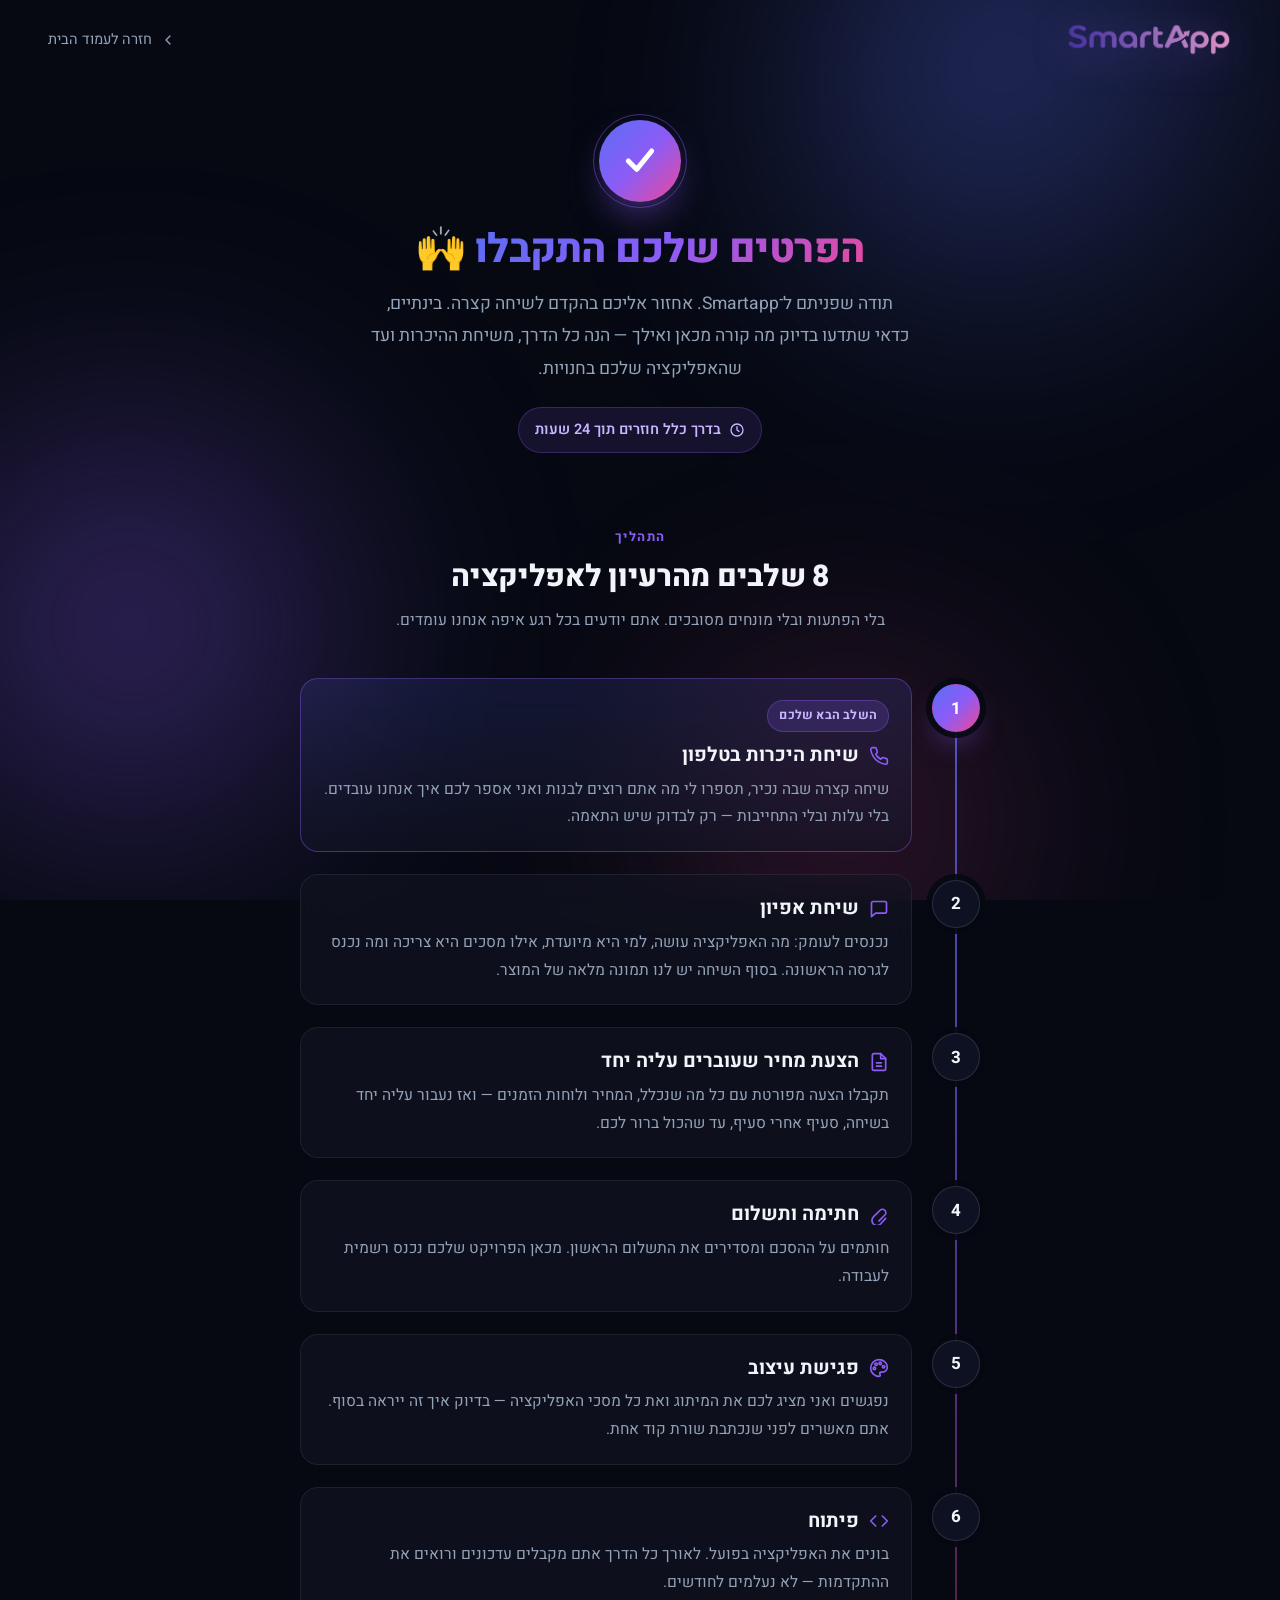
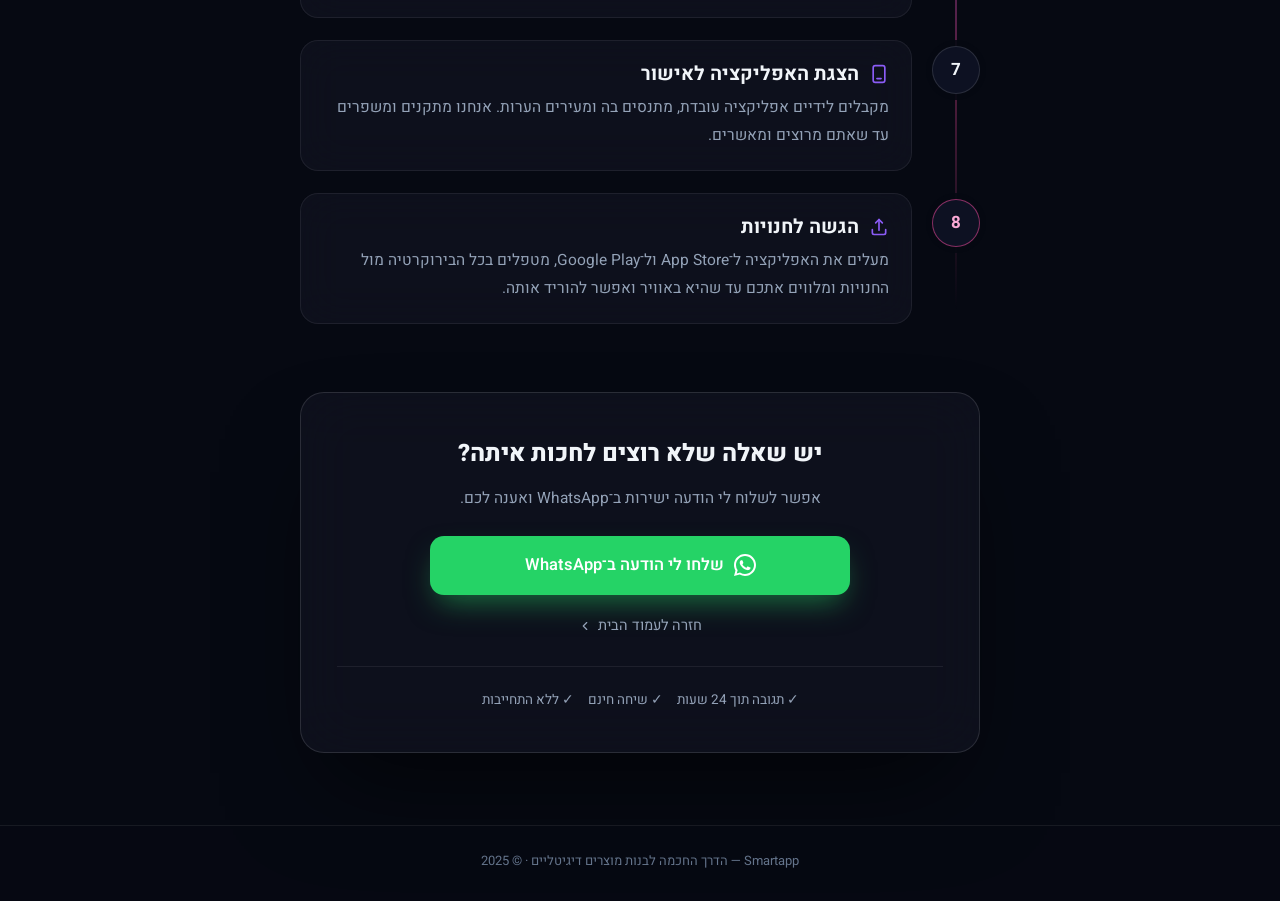
==== thanks-process.html @ 81dd236e "feat: add process thank-you page (thanks-process.html) New standalone thank-you landing that walks t" ====
<!DOCTYPE html>
<html lang="he" dir="rtl">
<head>
  <meta charset="UTF-8" />
  <meta name="viewport" content="width=device-width, initial-scale=1.0" />
  <meta name="description" content="הפרטים שלכם התקבלו. הנה בדיוק איך נראה התהליך אצלנו — משיחת ההיכרות הראשונה ועד שהאפליקציה שלכם בחנויות." />
  <meta name="theme-color" content="#060912" />
  <meta name="robots" content="noindex" />

  <meta property="og:type" content="website" />
  <meta property="og:title" content="תודה — כך נראה התהליך | Smartapp" />
  <meta property="og:description" content="הפרטים שלכם התקבלו. הנה כל שלב בדרך, מהשיחה הראשונה ועד ההעלאה לחנויות." />
  <meta property="og:locale" content="he_IL" />

  <title>תודה — כך נראה התהליך | Smartapp</title>

  <!-- Meta Pixel Code -->
  <script>
  !function(f,b,e,v,n,t,s)
  {if(f.fbq)return;n=f.fbq=function(){n.callMethod?
  n.callMethod.apply(n,arguments):n.queue.push(arguments)};
  if(!f._fbq)f._fbq=n;n.push=n;n.loaded=!0;n.version='2.0';
  n.queue=[];t=b.createElement(e);t.async=!0;
  t.src=v;s=b.getElementsByTagName(e)[0];
  s.parentNode.insertBefore(t,s)}(window, document,'script',
  'https://connect.facebook.net/en_US/fbevents.js');
  fbq('init', '927466713495814');
  fbq('track', 'PageView');
  fbq('track', 'Lead');
  </script>
  <noscript><img height="1" width="1" style="display:none"
  src="https://www.facebook.com/tr?id=927466713495814&ev=PageView&noscript=1"
  /></noscript>
  <!-- End Meta Pixel Code -->

  <link rel="preconnect" href="https://fonts.googleapis.com" />
  <link rel="preconnect" href="https://fonts.gstatic.com" crossorigin />
  <link href="https://fonts.googleapis.com/css2?family=Heebo:wght@300;400;600;700;800&display=swap" rel="stylesheet" />

  <style>
    *, *::before, *::after { box-sizing: border-box; margin: 0; padding: 0; }

    :root {
      --bg: #060912;
      --accent-1: #5B6EF5;
      --accent-2: #8B5CF6;
      --accent-3: #EC4899;
      --gradient: linear-gradient(135deg, #5B6EF5, #8B5CF6, #EC4899);
      --text-primary: #F1F5F9;
      --text-muted: #94A3B8;
      --text-dim: #64748B;
      --border: rgba(255,255,255,0.07);
      --border-strong: rgba(255,255,255,0.12);
      --card: rgba(20, 22, 38, 0.55);
    }

    html { scroll-behavior: smooth; -webkit-text-size-adjust: 100%; }

    body {
      font-family: "Heebo", -apple-system, BlinkMacSystemFont, "Segoe UI", sans-serif;
      background-color: var(--bg);
      color: var(--text-primary);
      font-size: 17px;
      line-height: 1.75;
      min-height: 100vh;
      overflow-x: hidden;
      -webkit-font-smoothing: antialiased;
      -moz-osx-font-smoothing: grayscale;
      display: flex;
      flex-direction: column;
    }

    a { color: inherit; text-decoration: none; }
    img { display: block; max-width: 100%; }
    ::selection { background: rgba(139, 92, 246, 0.35); color: #fff; }

    /* ---------- Background ---------- */
    .bg-stage { position: fixed; inset: 0; z-index: 0; pointer-events: none; overflow: hidden; }
    .orb { position: absolute; border-radius: 50%; filter: blur(120px); opacity: 0.5; }
    .orb-1 {
      width: 560px; height: 560px;
      background: radial-gradient(circle at 30% 30%, #5B6EF5, transparent 65%);
      top: -140px; right: -80px;
      animation: drift1 25s ease-in-out infinite alternate;
    }
    .orb-2 {
      width: 620px; height: 620px;
      background: radial-gradient(circle at 50% 50%, #8B5CF6, transparent 65%);
      top: 35%; left: -180px;
      animation: drift2 28s ease-in-out infinite alternate;
    }
    .orb-3 {
      width: 480px; height: 480px;
      background: radial-gradient(circle at 50% 50%, #EC4899, transparent 65%);
      bottom: -160px; right: 15%;
      opacity: 0.35;
      animation: drift3 32s ease-in-out infinite alternate;
    }
    @keyframes drift1 { 0%{transform:translate3d(0,0,0) scale(1)} 100%{transform:translate3d(-80px,80px,0) scale(1.15)} }
    @keyframes drift2 { 0%{transform:translate3d(0,0,0) scale(1)} 100%{transform:translate3d(120px,-60px,0) scale(1.1)} }
    @keyframes drift3 { 0%{transform:translate3d(0,0,0) scale(1)} 100%{transform:translate3d(-60px,-100px,0) scale(1.2)} }

    .bg-stage::after {
      content: "";
      position: absolute; inset: 0;
      background-image: radial-gradient(rgba(255,255,255,0.05) 1px, transparent 1px);
      background-size: 28px 28px;
      mask-image: radial-gradient(ellipse 80% 60% at 50% 20%, #000 30%, transparent 80%);
      -webkit-mask-image: radial-gradient(ellipse 80% 60% at 50% 20%, #000 30%, transparent 80%);
      opacity: 0.4;
    }

    /* ---------- Header ---------- */
    header {
      position: relative; z-index: 2;
      padding: 22px clamp(20px, 5vw, 48px);
      display: flex; align-items: center; justify-content: space-between;
    }
    .logo { display: inline-flex; align-items: center; gap: 10px; }
    .logo-img { height: 36px; width: auto; filter: drop-shadow(0 6px 20px rgba(139, 92, 246, 0.35)); }
    .back-home {
      display: inline-flex; align-items: center; gap: 8px;
      font-size: 14.5px; color: var(--text-muted);
      transition: color 0.25s ease;
    }
    .back-home:hover { color: var(--text-primary); }
    .back-home svg { width: 16px; height: 16px; }

    /* ---------- Layout ---------- */
    main {
      position: relative; z-index: 1; flex: 1;
      width: 100%;
      max-width: 760px;
      margin: 0 auto;
      padding: 40px clamp(20px, 5vw, 40px) 72px;
    }

    /* ---------- Hero ---------- */
    .hero { text-align: center; margin-bottom: clamp(44px, 7vw, 68px); }

    .check-badge {
      width: 82px; height: 82px; border-radius: 50%;
      background: var(--gradient);
      margin: 0 auto 24px;
      display: inline-flex; align-items: center; justify-content: center;
      color: #fff; position: relative;
      box-shadow: 0 18px 40px -12px rgba(139, 92, 246, 0.65);
      animation: badgePop 0.7s cubic-bezier(.2,.7,.2,1) 0.1s both;
    }
    .check-badge::before {
      content: ""; position: absolute; inset: -6px; border-radius: 50%;
      border: 1.5px solid rgba(139, 92, 246, 0.45);
      animation: ring 1.8s ease-out infinite;
    }
    .check-badge svg { width: 40px; height: 40px; }
    .check-badge path { stroke-dasharray: 30; stroke-dashoffset: 30; animation: draw 0.55s ease forwards 0.5s; }
    @keyframes draw { to { stroke-dashoffset: 0; } }
    @keyframes badgePop {
      0% { transform: scale(0.4); opacity: 0; }
      60% { transform: scale(1.12); opacity: 1; }
      100% { transform: scale(1); opacity: 1; }
    }
    @keyframes ring {
      0% { transform: scale(0.85); opacity: 0.9; }
      100% { transform: scale(1.5); opacity: 0; }
    }

    h1 {
      font-size: clamp(28px, 4.6vw, 40px);
      font-weight: 800; line-height: 1.2; letter-spacing: -0.5px;
      margin-bottom: 14px;
    }
    h1 .grad {
      background: var(--gradient);
      -webkit-background-clip: text; background-clip: text; color: transparent;
    }
    .hero p {
      color: var(--text-muted);
      font-size: clamp(15.5px, 1.7vw, 17.5px);
      line-height: 1.85;
      max-width: 540px; margin: 0 auto;
    }
    .hero-note {
      display: inline-flex; align-items: center; gap: 8px;
      margin-top: 22px; padding: 9px 16px;
      border-radius: 999px;
      background: rgba(139, 92, 246, 0.12);
      border: 1px solid rgba(139, 92, 246, 0.28);
      color: #C7B6FF; font-size: 14.5px; font-weight: 600;
    }
    .hero-note svg { width: 16px; height: 16px; }

    /* ---------- Section title ---------- */
    .section-head { text-align: center; margin-bottom: clamp(30px, 5vw, 44px); }
    .eyebrow {
      display: inline-block;
      font-size: 13px; font-weight: 700; letter-spacing: 1.5px;
      color: var(--accent-2); text-transform: uppercase; margin-bottom: 10px;
    }
    h2 {
      font-size: clamp(23px, 3.4vw, 30px);
      font-weight: 800; letter-spacing: -0.3px; line-height: 1.3;
      margin-bottom: 10px;
    }
    .section-head p { color: var(--text-muted); font-size: 15.5px; }

    /* ---------- Timeline ---------- */
    .timeline { position: relative; list-style: none; }
    .timeline::before {
      content: "";
      position: absolute;
      inset-inline-start: 23px;
      top: 14px; bottom: 14px;
      width: 2px;
      background: linear-gradient(180deg,
        rgba(91,110,245,0.75) 0%,
        rgba(139,92,246,0.55) 45%,
        rgba(236,72,153,0.35) 80%,
        rgba(236,72,153,0) 100%);
    }

    .step {
      position: relative;
      padding-inline-start: 68px;
      padding-bottom: 22px;
      opacity: 0;
      transform: translateY(18px);
      transition: opacity 0.6s ease, transform 0.6s cubic-bezier(.2,.7,.2,1);
    }
    .step.is-visible { opacity: 1; transform: none; }
    .step:last-child { padding-bottom: 0; }

    .step-num {
      position: absolute;
      inset-inline-start: 0; top: 6px;
      width: 48px; height: 48px;
      border-radius: 50%;
      display: flex; align-items: center; justify-content: center;
      font-weight: 700; font-size: 17px;
      color: var(--text-primary);
      background: #0D1122;
      border: 1px solid var(--border-strong);
      box-shadow: 0 0 0 6px rgba(6, 9, 18, 0.9);
      z-index: 1;
    }

    .step-card {
      padding: 20px 22px;
      border-radius: 18px;
      background: var(--card);
      border: 1px solid var(--border);
      backdrop-filter: blur(20px);
      transition: border-color 0.3s ease, transform 0.3s ease;
    }
    .step-card:hover { border-color: var(--border-strong); transform: translateY(-2px); }

    .step-title {
      display: flex; align-items: center; gap: 10px;
      font-size: clamp(17.5px, 2.2vw, 19.5px);
      font-weight: 700; line-height: 1.4;
      margin-bottom: 6px;
    }
    .step-title svg { width: 20px; height: 20px; flex: none; color: var(--accent-2); }
    .step-desc { color: var(--text-muted); font-size: 15.5px; line-height: 1.8; }

    /* First step highlighted */
    .step--next .step-num {
      background: var(--gradient);
      border-color: transparent;
      color: #fff;
      box-shadow: 0 0 0 6px rgba(6, 9, 18, 0.9), 0 14px 30px -10px rgba(139, 92, 246, 0.75);
    }
    .step--next .step-card {
      border-color: rgba(139, 92, 246, 0.4);
      background: linear-gradient(180deg, rgba(91,110,245,0.14), rgba(20,22,38,0.55));
    }
    .step-tag {
      display: inline-block;
      margin-bottom: 10px;
      padding: 4px 11px;
      border-radius: 999px;
      font-size: 12.5px; font-weight: 700; letter-spacing: 0.2px;
      background: rgba(139, 92, 246, 0.18);
      border: 1px solid rgba(139, 92, 246, 0.35);
      color: #C7B6FF;
    }

    /* Final flag marker */
    .step--final .step-num {
      background: #0D1122;
      border-color: rgba(236, 72, 153, 0.55);
      color: #F9A8D4;
    }

    /* ---------- CTA ---------- */
    .cta {
      margin-top: clamp(44px, 7vw, 68px);
      padding: clamp(28px, 4.5vw, 40px) clamp(22px, 4vw, 36px);
      border-radius: 24px;
      background: var(--card);
      border: 1px solid var(--border-strong);
      backdrop-filter: blur(28px);
      box-shadow: 0 50px 100px -30px rgba(0,0,0,0.65);
      text-align: center;
    }
    .cta h3 { font-size: clamp(20px, 2.8vw, 24px); font-weight: 800; margin-bottom: 10px; }
    .cta p { color: var(--text-muted); font-size: 15.5px; margin-bottom: 24px; }

    .wa-btn {
      display: inline-flex; align-items: center; justify-content: center; gap: 10px;
      width: 100%; max-width: 420px;
      padding: 15px 22px; border-radius: 14px;
      background: #25D366; color: #fff;
      font-weight: 600; font-size: 16.5px;
      box-shadow: 0 14px 30px -8px rgba(37, 211, 102, 0.5);
      transition: transform 0.25s ease, box-shadow 0.25s ease;
    }
    .wa-btn:hover { transform: translateY(-2px); box-shadow: 0 20px 38px -10px rgba(37, 211, 102, 0.65); }
    .wa-btn svg { width: 22px; height: 22px; }

    .secondary-link {
      display: inline-flex; align-items: center; gap: 6px;
      margin-top: 18px; font-size: 14.5px; color: var(--text-muted);
      transition: color 0.25s ease;
    }
    .secondary-link:hover { color: var(--text-primary); }
    .secondary-link svg { width: 14px; height: 14px; }

    .trust {
      margin-top: 26px; padding-top: 22px;
      border-top: 1px solid var(--border);
      display: flex; gap: 14px; justify-content: center; flex-wrap: wrap;
      color: var(--text-muted); font-size: 13.5px;
    }

    /* ---------- Footer ---------- */
    footer {
      position: relative; z-index: 1;
      padding: 24px clamp(20px, 5vw, 48px) 28px;
      text-align: center;
      color: var(--text-dim); font-size: 13px;
      border-top: 1px solid var(--border);
      background: rgba(6, 9, 18, 0.5);
    }

    @media (max-width: 520px) {
      .timeline::before { inset-inline-start: 19px; top: 12px; }
      .step { padding-inline-start: 56px; padding-bottom: 18px; }
      .step-num { width: 40px; height: 40px; font-size: 15.5px; top: 5px; }
      .step-card { padding: 17px 18px; }
    }

    @media (prefers-reduced-motion: reduce) {
      *, *::before, *::after {
        animation-duration: 0.001ms !important;
        transition-duration: 0.001ms !important;
      }
      .step { opacity: 1; transform: none; }
    }
  </style>
</head>
<body>

  <div class="bg-stage" aria-hidden="true">
    <div class="orb orb-1"></div>
    <div class="orb orb-2"></div>
    <div class="orb orb-3"></div>
  </div>

  <header>
    <a href="index.html" class="logo" aria-label="Smartapp">
      <img src="assets/logo.png" alt="Smartapp" class="logo-img" />
    </a>
    <a href="index.html" class="back-home">
      <svg viewBox="0 0 24 24" fill="none" stroke="currentColor" stroke-width="2" stroke-linecap="round" stroke-linejoin="round" aria-hidden="true"><path d="M15 6l-6 6 6 6"/></svg>
      חזרה לעמוד הבית
    </a>
  </header>

  <main>

    <section class="hero">
      <div class="check-badge" aria-hidden="true">
        <svg viewBox="0 0 24 24" fill="none" stroke="currentColor" stroke-width="3" stroke-linecap="round" stroke-linejoin="round">
          <path d="M5 12l5 5 9-11"/>
        </svg>
      </div>

      <h1><span class="grad">הפרטים שלכם התקבלו</span> 🙌</h1>

      <p>
        תודה שפניתם ל־Smartapp. אחזור אליכם בהקדם לשיחה קצרה.
        בינתיים, כדאי שתדעו בדיוק מה קורה מכאן ואילך —
        הנה כל הדרך, משיחת ההיכרות ועד שהאפליקציה שלכם בחנויות.
      </p>

      <div class="hero-note">
        <svg viewBox="0 0 24 24" fill="none" stroke="currentColor" stroke-width="2" stroke-linecap="round" stroke-linejoin="round" aria-hidden="true">
          <circle cx="12" cy="12" r="9"/><path d="M12 7v5l3 2"/>
        </svg>
        בדרך כלל חוזרים תוך 24 שעות
      </div>
    </section>

    <section class="section-head">
      <span class="eyebrow">התהליך</span>
      <h2>8 שלבים מהרעיון לאפליקציה</h2>
      <p>בלי הפתעות ובלי מונחים מסובכים. אתם יודעים בכל רגע איפה אנחנו עומדים.</p>
    </section>

    <ol class="timeline">

      <li class="step step--next">
        <div class="step-num">1</div>
        <div class="step-card">
          <span class="step-tag">השלב הבא שלכם</span>
          <div class="step-title">
            <svg viewBox="0 0 24 24" fill="none" stroke="currentColor" stroke-width="2" stroke-linecap="round" stroke-linejoin="round" aria-hidden="true"><path d="M22 16.9v3a2 2 0 0 1-2.2 2 19.8 19.8 0 0 1-8.6-3.1 19.5 19.5 0 0 1-6-6A19.8 19.8 0 0 1 2.1 4.2 2 2 0 0 1 4.1 2h3a2 2 0 0 1 2 1.7c.1 1 .4 1.9.7 2.8a2 2 0 0 1-.5 2.1L8.1 9.9a16 16 0 0 0 6 6l1.3-1.3a2 2 0 0 1 2.1-.4c.9.3 1.8.6 2.8.7a2 2 0 0 1 1.7 2z"/></svg>
            שיחת היכרות בטלפון
          </div>
          <p class="step-desc">
            שיחה קצרה שבה נכיר, תספרו לי מה אתם רוצים לבנות ואני אספר לכם איך אנחנו עובדים.
            בלי עלות ובלי התחייבות — רק לבדוק שיש התאמה.
          </p>
        </div>
      </li>

      <li class="step">
        <div class="step-num">2</div>
        <div class="step-card">
          <div class="step-title">
            <svg viewBox="0 0 24 24" fill="none" stroke="currentColor" stroke-width="2" stroke-linecap="round" stroke-linejoin="round" aria-hidden="true"><path d="M21 15a2 2 0 0 1-2 2H8l-5 4V5a2 2 0 0 1 2-2h14a2 2 0 0 1 2 2z"/></svg>
            שיחת אפיון
          </div>
          <p class="step-desc">
            נכנסים לעומק: מה האפליקציה עושה, למי היא מיועדת, אילו מסכים היא צריכה
            ומה נכנס לגרסה הראשונה. בסוף השיחה יש לנו תמונה מלאה של המוצר.
          </p>
        </div>
      </li>

      <li class="step">
        <div class="step-num">3</div>
        <div class="step-card">
          <div class="step-title">
            <svg viewBox="0 0 24 24" fill="none" stroke="currentColor" stroke-width="2" stroke-linecap="round" stroke-linejoin="round" aria-hidden="true"><path d="M14 2H6a2 2 0 0 0-2 2v16a2 2 0 0 0 2 2h12a2 2 0 0 0 2-2V8z"/><path d="M14 2v6h6"/><path d="M9 13h6M9 17h6"/></svg>
            הצעת מחיר שעוברים עליה יחד
          </div>
          <p class="step-desc">
            תקבלו הצעה מפורטת עם כל מה שנכלל, המחיר ולוחות הזמנים —
            ואז נעבור עליה יחד בשיחה, סעיף אחרי סעיף, עד שהכול ברור לכם.
          </p>
        </div>
      </li>

      <li class="step">
        <div class="step-num">4</div>
        <div class="step-card">
          <div class="step-title">
            <svg viewBox="0 0 24 24" fill="none" stroke="currentColor" stroke-width="2" stroke-linecap="round" stroke-linejoin="round" aria-hidden="true"><path d="M12 19l7-7a4 4 0 0 0-5.7-5.7l-8 8a6 6 0 0 0 8.5 8.5L20 16"/></svg>
            חתימה ותשלום
          </div>
          <p class="step-desc">
            חותמים על ההסכם ומסדירים את התשלום הראשון.
            מכאן הפרויקט שלכם נכנס רשמית לעבודה.
          </p>
        </div>
      </li>

      <li class="step">
        <div class="step-num">5</div>
        <div class="step-card">
          <div class="step-title">
            <svg viewBox="0 0 24 24" fill="none" stroke="currentColor" stroke-width="2" stroke-linecap="round" stroke-linejoin="round" aria-hidden="true"><circle cx="13.5" cy="6.5" r="1.5"/><circle cx="17.5" cy="10.5" r="1.5"/><circle cx="8.5" cy="7.5" r="1.5"/><circle cx="6.5" cy="12.5" r="1.5"/><path d="M12 2a10 10 0 0 0 0 20c1 0 1.5-.6 1.5-1.4 0-.9-.7-1.3-.7-2.1 0-.8.6-1.5 1.5-1.5H16a6 6 0 0 0 6-6c0-5-4.5-9-10-9z"/></svg>
            פגישת עיצוב
          </div>
          <p class="step-desc">
            נפגשים ואני מציג לכם את המיתוג ואת כל מסכי האפליקציה —
            בדיוק איך זה ייראה בסוף. אתם מאשרים לפני שנכתבת שורת קוד אחת.
          </p>
        </div>
      </li>

      <li class="step">
        <div class="step-num">6</div>
        <div class="step-card">
          <div class="step-title">
            <svg viewBox="0 0 24 24" fill="none" stroke="currentColor" stroke-width="2" stroke-linecap="round" stroke-linejoin="round" aria-hidden="true"><path d="M16 18l6-6-6-6M8 6l-6 6 6 6"/></svg>
            פיתוח
          </div>
          <p class="step-desc">
            בונים את האפליקציה בפועל. לאורך כל הדרך אתם מקבלים עדכונים
            ורואים את ההתקדמות — לא נעלמים לחודשים.
          </p>
        </div>
      </li>

      <li class="step">
        <div class="step-num">7</div>
        <div class="step-card">
          <div class="step-title">
            <svg viewBox="0 0 24 24" fill="none" stroke="currentColor" stroke-width="2" stroke-linecap="round" stroke-linejoin="round" aria-hidden="true"><rect x="5" y="2" width="14" height="20" rx="2.5"/><path d="M9.5 17.5h5"/></svg>
            הצגת האפליקציה לאישור
          </div>
          <p class="step-desc">
            מקבלים לידיים אפליקציה עובדת, מתנסים בה ומעירים הערות.
            אנחנו מתקנים ומשפרים עד שאתם מרוצים ומאשרים.
          </p>
        </div>
      </li>

      <li class="step step--final">
        <div class="step-num">8</div>
        <div class="step-card">
          <div class="step-title">
            <svg viewBox="0 0 24 24" fill="none" stroke="currentColor" stroke-width="2" stroke-linecap="round" stroke-linejoin="round" aria-hidden="true"><path d="M12 3v13"/><path d="M8 7l4-4 4 4"/><path d="M4 15v4a2 2 0 0 0 2 2h12a2 2 0 0 0 2-2v-4"/></svg>
            הגשה לחנויות
          </div>
          <p class="step-desc">
            מעלים את האפליקציה ל־App Store ול־Google Play, מטפלים בכל הבירוקרטיה מול החנויות
            ומלווים אתכם עד שהיא באוויר ואפשר להוריד אותה.
          </p>
        </div>
      </li>

    </ol>

    <section class="cta">
      <h3>יש שאלה שלא רוצים לחכות איתה?</h3>
      <p>אפשר לשלוח לי הודעה ישירות ב־WhatsApp ואענה לכם.</p>

      <a class="wa-btn" href="https://wa.me/972543368543?text=%D7%94%D7%99%D7%99%20%D7%A1%D7%9E%D7%95%D7%90%D7%9C%20%F0%9F%91%8B%0A%D7%94%D7%A9%D7%90%D7%A8%D7%AA%D7%99%20%D7%A2%D7%9B%D7%A9%D7%99%D7%95%20%D7%A4%D7%A8%D7%98%D7%99%D7%9D%20%D7%91%D7%90%D7%AA%D7%A8%20%D7%A9%D7%9C%20Smartapp.%0A%D7%99%D7%A9%20%D7%9C%D7%99%20%D7%A8%D7%A2%D7%99%D7%95%D7%9F%20%D7%95%D7%90%D7%A9%D7%9E%D7%97%20%D7%9C%D7%93%D7%91%D7%A8%20%D7%90%D7%99%D7%AA%D7%9A." target="_blank" rel="noopener">
        <svg viewBox="0 0 24 24" fill="currentColor" aria-hidden="true"><path d="M20.52 3.48A11.95 11.95 0 0012 0C5.37 0 0 5.37 0 12c0 2.1.55 4.16 1.6 5.97L0 24l6.18-1.62A11.96 11.96 0 0012 24c6.63 0 12-5.37 12-12 0-3.2-1.25-6.21-3.48-8.52zM12 21.82a9.8 9.8 0 01-4.99-1.36l-.36-.21-3.67.96.98-3.58-.23-.37A9.78 9.78 0 012.18 12C2.18 6.59 6.59 2.18 12 2.18S21.82 6.59 21.82 12 17.41 21.82 12 21.82zm5.39-7.34c-.29-.15-1.73-.85-2-.95-.27-.1-.46-.15-.65.15-.19.29-.74.95-.91 1.14-.17.19-.34.21-.63.07-.29-.14-1.22-.45-2.32-1.44-.86-.77-1.43-1.71-1.6-2-.17-.29-.02-.45.13-.6.13-.13.29-.34.43-.51.14-.17.19-.29.29-.48.1-.19.05-.36-.02-.51-.07-.14-.65-1.56-.89-2.13-.23-.55-.47-.48-.65-.49h-.55c-.19 0-.5.07-.76.36-.26.29-1 .98-1 2.4 0 1.42 1.03 2.79 1.18 2.98.14.19 2.04 3.11 4.94 4.36.69.3 1.23.48 1.65.61.69.22 1.32.19 1.81.12.55-.08 1.73-.71 1.97-1.4.24-.69.24-1.27.17-1.4-.07-.13-.26-.21-.55-.36z"/></svg>
        שלחו לי הודעה ב־WhatsApp
      </a>

      <div>
        <a href="index.html" class="secondary-link">
          חזרה לעמוד הבית
          <svg viewBox="0 0 24 24" fill="none" stroke="currentColor" stroke-width="2" stroke-linecap="round" stroke-linejoin="round" aria-hidden="true"><path d="M15 6l-6 6 6 6"/></svg>
        </a>
      </div>

      <div class="trust">
        <span>✓ תגובה תוך 24 שעות</span>
        <span>✓ שיחה חינם</span>
        <span>✓ ללא התחייבות</span>
      </div>
    </section>

  </main>

  <footer>
    Smartapp — הדרך החכמה לבנות מוצרים דיגיטליים  ·  © 2025
  </footer>

  <script>
    (function () {
      var steps = document.querySelectorAll('.step');
      var reduce = window.matchMedia('(prefers-reduced-motion: reduce)').matches;

      if (reduce || !('IntersectionObserver' in window)) {
        steps.forEach(function (s) { s.classList.add('is-visible'); });
        return;
      }

      var io = new IntersectionObserver(function (entries) {
        entries.forEach(function (entry) {
          if (!entry.isIntersecting) return;
          var el = entry.target;
          var i = Number(el.dataset.i || 0);
          el.style.transitionDelay = (Math.min(i, 3) * 70) + 'ms';
          el.classList.add('is-visible');
          io.unobserve(el);
        });
      }, { threshold: 0.15, rootMargin: '0px 0px -8% 0px' });

      steps.forEach(function (s, i) { s.dataset.i = i; io.observe(s); });
    })();
  </script>

</body>
</html>
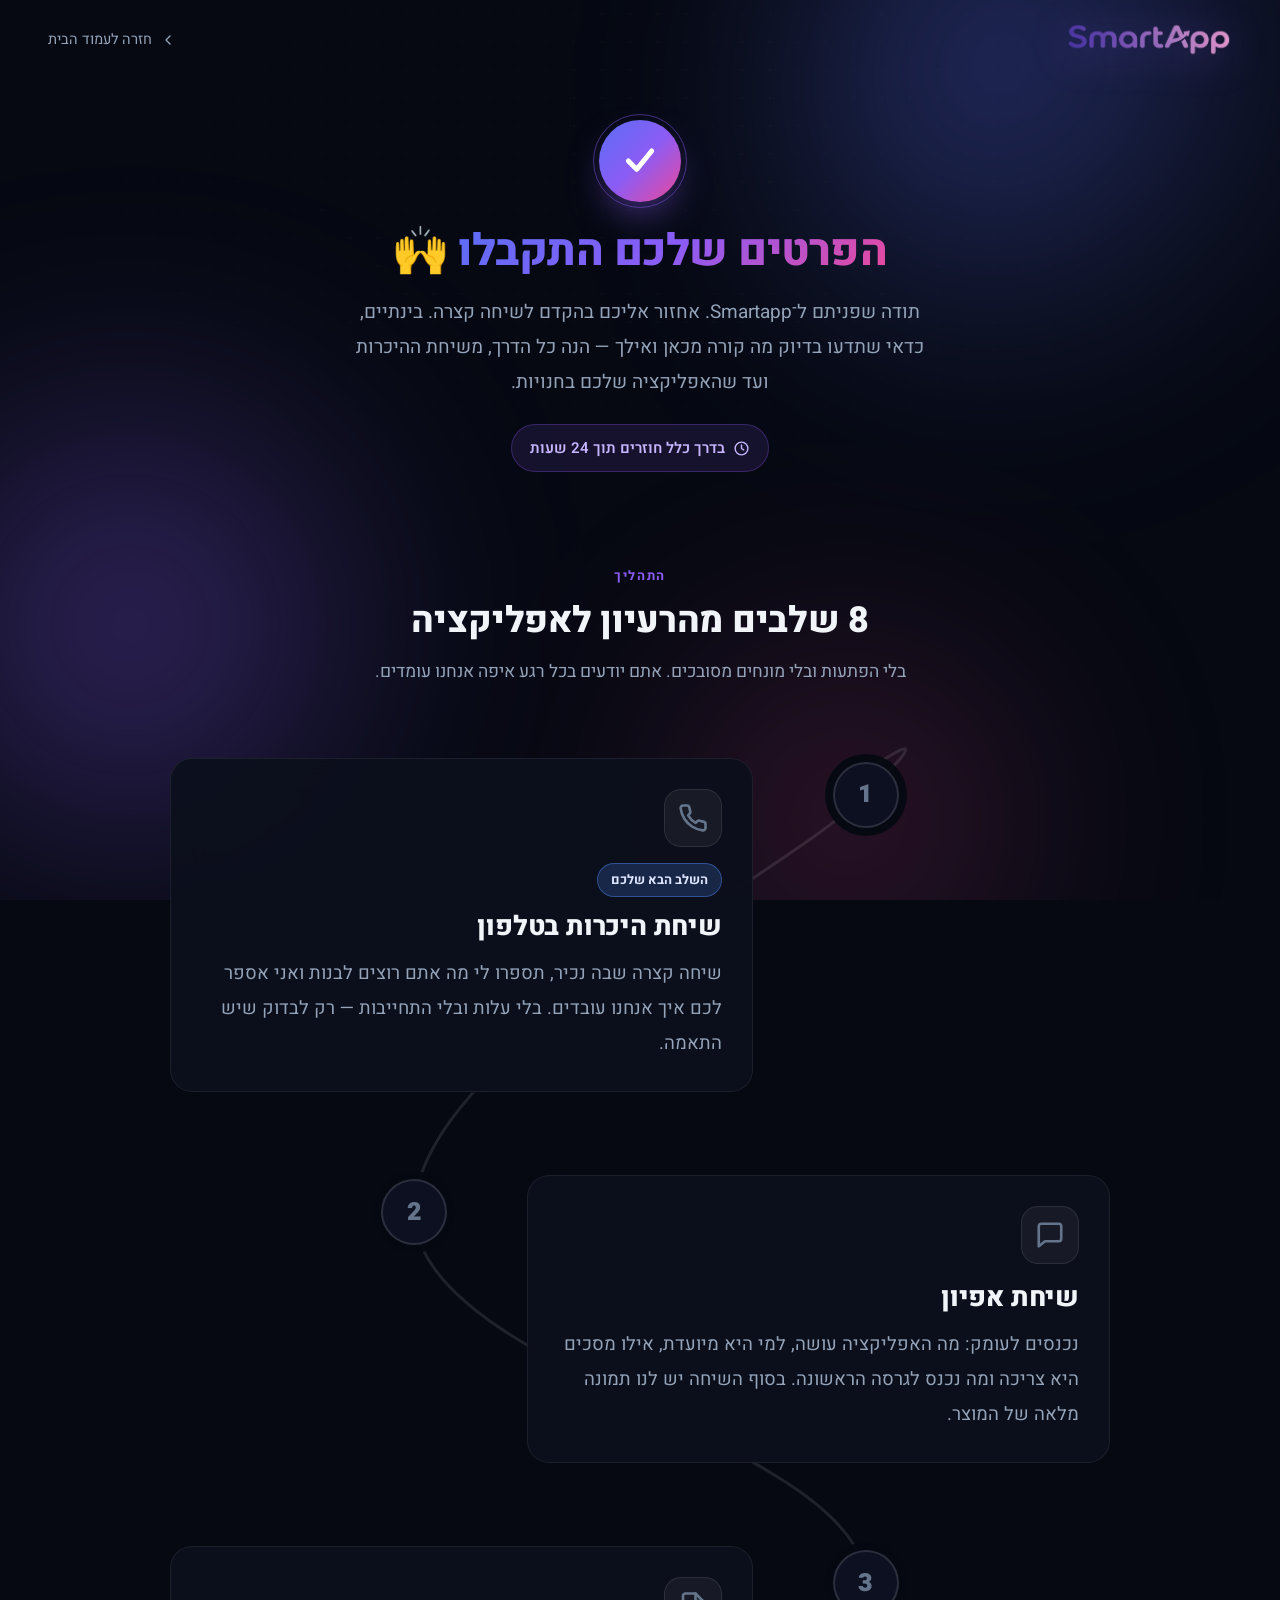
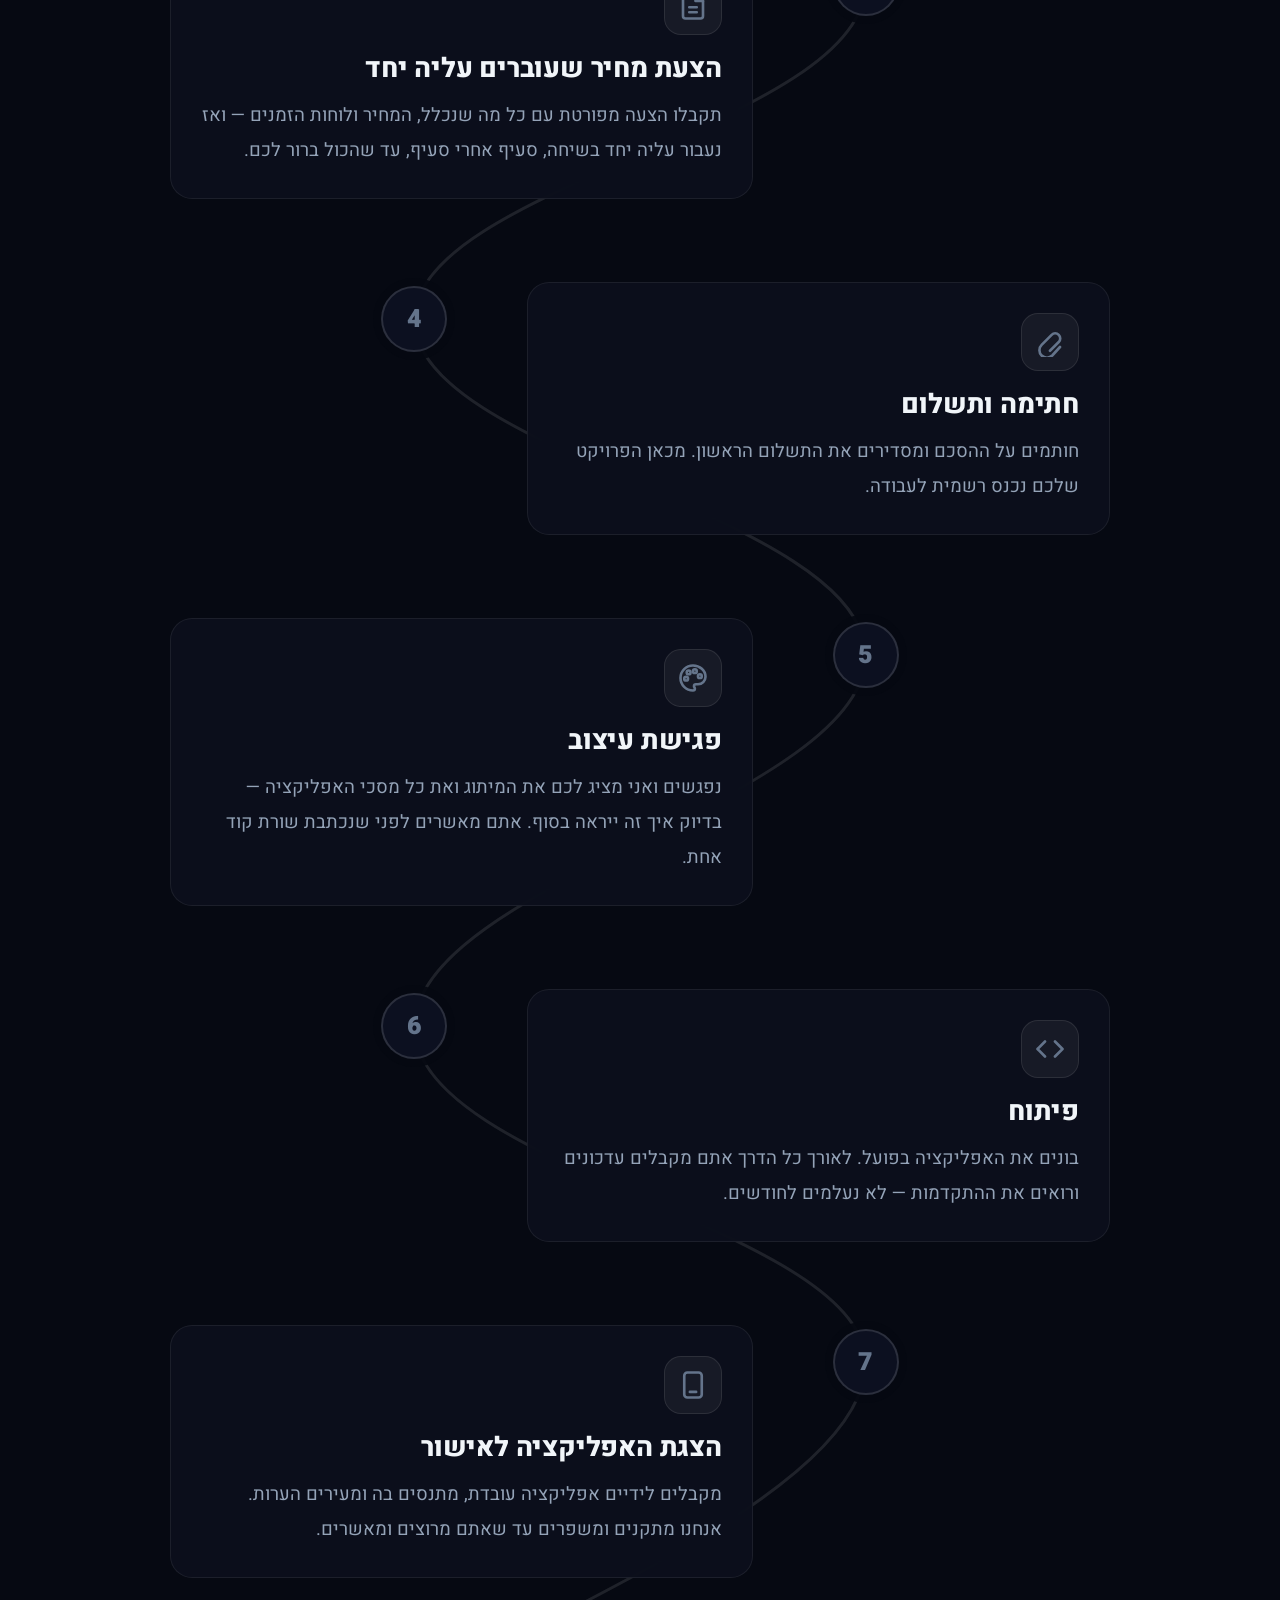
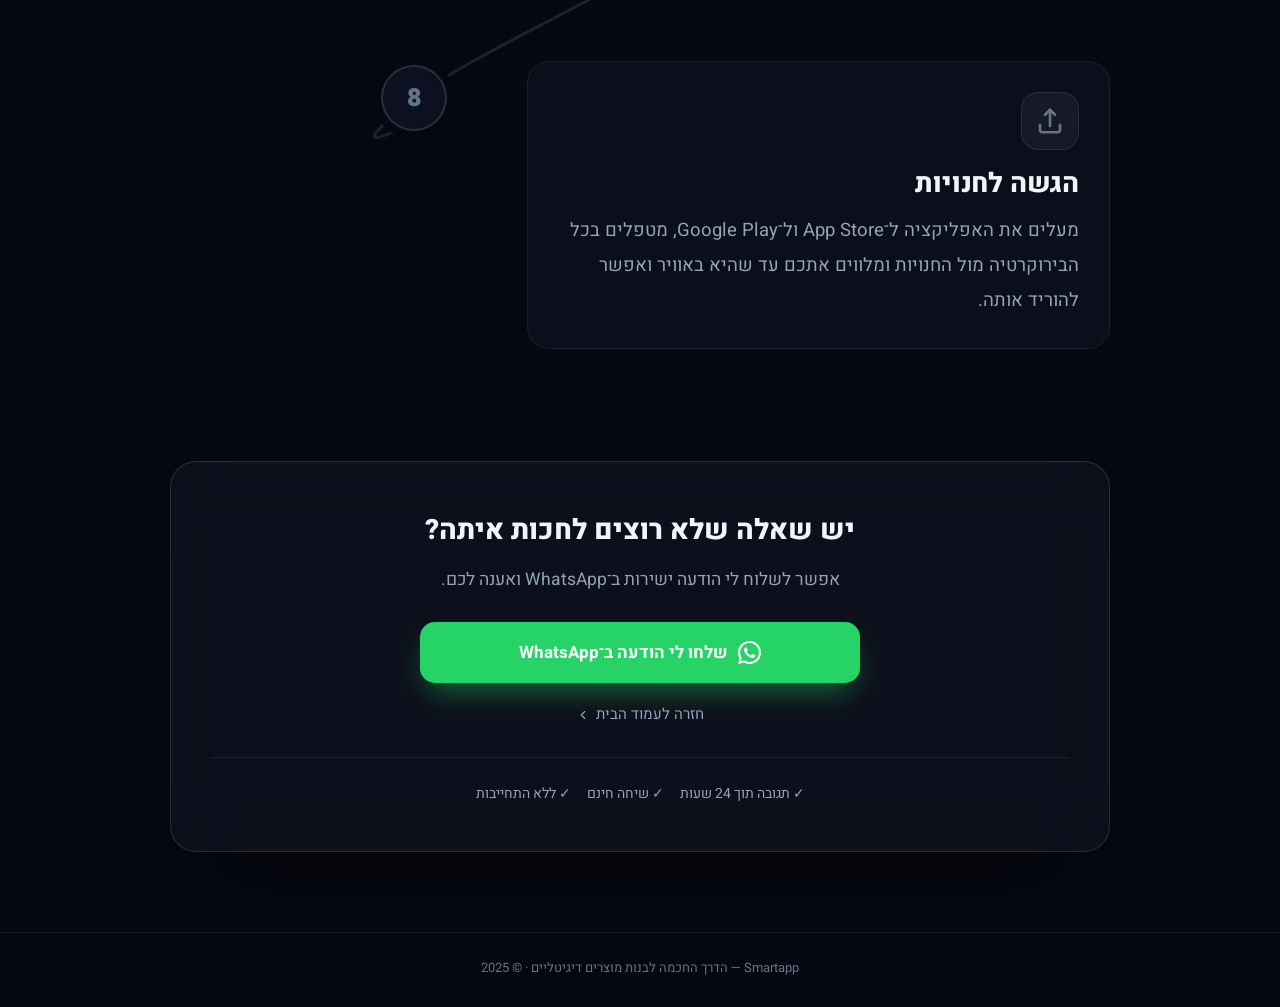
==== commit 65a1d57a: "feat(thanks-process): slalom timeline with per-step color and scroll fill Cards now alternate sides " ====
--- a/thanks-process.html
+++ b/thanks-process.html
@@ -35,7 +35,7 @@
 
   <link rel="preconnect" href="https://fonts.googleapis.com" />
   <link rel="preconnect" href="https://fonts.gstatic.com" crossorigin />
-  <link href="https://fonts.googleapis.com/css2?family=Heebo:wght@300;400;600;700;800&display=swap" rel="stylesheet" />
+  <link href="https://fonts.googleapis.com/css2?family=Heebo:wght@300;400;600;700;800;900&display=swap" rel="stylesheet" />
 
   <style>
     *, *::before, *::after { box-sizing: border-box; margin: 0; padding: 0; }
@@ -52,6 +52,7 @@
       --border: rgba(255,255,255,0.07);
       --border-strong: rgba(255,255,255,0.12);
       --card: rgba(20, 22, 38, 0.55);
+      --card-solid: rgba(12, 15, 28, 0.94);
     }
 
     html { scroll-behavior: smooth; -webkit-text-size-adjust: 100%; }
@@ -112,7 +113,7 @@
 
     /* ---------- Header ---------- */
     header {
-      position: relative; z-index: 2;
+      position: relative; z-index: 3;
       padding: 22px clamp(20px, 5vw, 48px);
       display: flex; align-items: center; justify-content: space-between;
     }
@@ -130,13 +131,13 @@
     main {
       position: relative; z-index: 1; flex: 1;
       width: 100%;
-      max-width: 760px;
+      max-width: 1020px;
       margin: 0 auto;
-      padding: 40px clamp(20px, 5vw, 40px) 72px;
+      padding: 40px clamp(20px, 5vw, 40px) 80px;
     }
 
     /* ---------- Hero ---------- */
-    .hero { text-align: center; margin-bottom: clamp(44px, 7vw, 68px); }
+    .hero { text-align: center; margin-bottom: clamp(52px, 8vw, 88px); }
 
     .check-badge {
       width: 82px; height: 82px; border-radius: 50%;
@@ -166,9 +167,9 @@
     }
 
     h1 {
-      font-size: clamp(28px, 4.6vw, 40px);
+      font-size: clamp(30px, 5vw, 44px);
       font-weight: 800; line-height: 1.2; letter-spacing: -0.5px;
-      margin-bottom: 14px;
+      margin-bottom: 16px;
     }
     h1 .grad {
       background: var(--gradient);
@@ -176,161 +177,255 @@
     }
     .hero p {
       color: var(--text-muted);
-      font-size: clamp(15.5px, 1.7vw, 17.5px);
+      font-size: clamp(16.5px, 1.9vw, 19px);
       line-height: 1.85;
-      max-width: 540px; margin: 0 auto;
+      max-width: 580px; margin: 0 auto;
     }
     .hero-note {
       display: inline-flex; align-items: center; gap: 8px;
-      margin-top: 22px; padding: 9px 16px;
+      margin-top: 24px; padding: 10px 18px;
       border-radius: 999px;
       background: rgba(139, 92, 246, 0.12);
       border: 1px solid rgba(139, 92, 246, 0.28);
-      color: #C7B6FF; font-size: 14.5px; font-weight: 600;
-    }
-    .hero-note svg { width: 16px; height: 16px; }
+      color: #C7B6FF; font-size: 15px; font-weight: 600;
+    }
+    .hero-note svg { width: 17px; height: 17px; }
 
     /* ---------- Section title ---------- */
-    .section-head { text-align: center; margin-bottom: clamp(30px, 5vw, 44px); }
+    .section-head { text-align: center; margin-bottom: clamp(34px, 6vw, 60px); }
     .eyebrow {
       display: inline-block;
-      font-size: 13px; font-weight: 700; letter-spacing: 1.5px;
+      font-size: 13px; font-weight: 700; letter-spacing: 1.6px;
       color: var(--accent-2); text-transform: uppercase; margin-bottom: 10px;
     }
     h2 {
-      font-size: clamp(23px, 3.4vw, 30px);
+      font-size: clamp(26px, 4vw, 36px);
       font-weight: 800; letter-spacing: -0.3px; line-height: 1.3;
-      margin-bottom: 10px;
-    }
-    .section-head p { color: var(--text-muted); font-size: 15.5px; }
-
-    /* ---------- Timeline ---------- */
-    .timeline { position: relative; list-style: none; }
-    .timeline::before {
+      margin-bottom: 12px;
+    }
+    .section-head > p { color: var(--text-muted); font-size: clamp(15.5px, 1.7vw, 17.5px); }
+
+    /* ---------- Timeline (slalom) ---------- */
+    .timeline-wrap { position: relative; padding: 10px 0 20px; }
+    .timeline { position: relative; z-index: 1; list-style: none; }
+    .timeline-svg {
+      position: absolute;
+      top: 0; left: 0;
+      width: 100%; height: 100%;
+      overflow: visible;
+      pointer-events: none;
+      z-index: 0;
+    }
+    .track-base {
+      fill: none;
+      stroke: rgba(255,255,255,0.10);
+      stroke-width: 3;
+      stroke-linecap: round;
+    }
+    .track-fill {
+      fill: none;
+      stroke: url(#trackGrad);
+      stroke-width: 3.5;
+      stroke-linecap: round;
+      filter: drop-shadow(0 0 10px rgba(139,92,246,0.55));
+    }
+
+    .step {
+      position: relative;
+      z-index: 1;
+      margin-bottom: clamp(40px, 6.5vw, 84px);
+      opacity: 0;
+      transform: translate(0, 22px);
+      transition: opacity 0.65s ease, transform 0.65s cubic-bezier(.2,.7,.2,1);
+    }
+    .step:last-child { margin-bottom: 0; }
+    .step.is-in { opacity: 1; transform: none; }
+
+    /* --- number marker --- */
+    .step-marker {
+      position: absolute;
+      top: 4px;
+      left: var(--mx);
+      transform: translateX(-50%);
+      width: 66px; height: 66px;
+      border-radius: 50%;
+      display: flex; align-items: center; justify-content: center;
+      font-size: 25px; font-weight: 900; line-height: 1;
+      color: var(--text-dim);
+      background: #0C1020;
+      border: 2px solid rgba(255,255,255,0.13);
+      box-shadow: 0 0 0 8px rgba(6, 9, 18, 0.92);
+      z-index: 2;
+      transition: color .55s ease, background .55s ease, border-color .55s ease, box-shadow .55s ease, transform .55s cubic-bezier(.2,.7,.2,1);
+    }
+    .step-marker::after {
+      content: "";
+      position: absolute; inset: -9px;
+      border-radius: 50%;
+      border: 1.5px solid var(--c1);
+      opacity: 0;
+      transform: scale(0.85);
+      transition: opacity .5s ease, transform .5s ease;
+    }
+    .step.is-lit .step-marker {
+      color: #fff;
+      background: linear-gradient(140deg, var(--c1), var(--c2));
+      border-color: transparent;
+      box-shadow: 0 0 0 8px rgba(6, 9, 18, 0.92), 0 16px 38px -10px var(--glow);
+      transform: translateX(-50%) scale(1.06);
+    }
+    .step.is-lit .step-marker::after { opacity: 0.35; transform: scale(1); }
+
+    /* --- card --- */
+    .step-card {
+      position: relative;
+      width: 62%;
+      padding: clamp(22px, 2.6vw, 30px);
+      border-radius: 22px;
+      background: var(--card-solid);
+      border: 1px solid var(--border);
+      backdrop-filter: blur(20px);
+      overflow: hidden;
+      transition: border-color .55s ease, transform .3s ease, background .55s ease;
+    }
+    .step-card::before {
       content: "";
       position: absolute;
-      inset-inline-start: 23px;
-      top: 14px; bottom: 14px;
-      width: 2px;
-      background: linear-gradient(180deg,
-        rgba(91,110,245,0.75) 0%,
-        rgba(139,92,246,0.55) 45%,
-        rgba(236,72,153,0.35) 80%,
-        rgba(236,72,153,0) 100%);
-    }
-
-    .step {
-      position: relative;
-      padding-inline-start: 68px;
-      padding-bottom: 22px;
-      opacity: 0;
-      transform: translateY(18px);
-      transition: opacity 0.6s ease, transform 0.6s cubic-bezier(.2,.7,.2,1);
-    }
-    .step.is-visible { opacity: 1; transform: none; }
-    .step:last-child { padding-bottom: 0; }
-
-    .step-num {
-      position: absolute;
-      inset-inline-start: 0; top: 6px;
-      width: 48px; height: 48px;
-      border-radius: 50%;
+      top: 0; bottom: 0;
+      width: 4px;
+      background: linear-gradient(180deg, var(--c1), var(--c2));
+      transform: scaleY(0);
+      transform-origin: top;
+      transition: transform .6s cubic-bezier(.2,.7,.2,1);
+    }
+    .step.is-lit .step-card {
+      border-color: color-mix(in srgb, var(--c1) 38%, transparent);
+      background: linear-gradient(180deg, color-mix(in srgb, var(--c1) 13%, transparent), var(--card-solid));
+    }
+    .step.is-lit .step-card::before { transform: scaleY(1); }
+    .step-card:hover { transform: translateY(-3px); }
+
+    /* --- icon tile --- */
+    .step-icon {
+      width: 58px; height: 58px;
+      border-radius: 17px;
       display: flex; align-items: center; justify-content: center;
-      font-weight: 700; font-size: 17px;
-      color: var(--text-primary);
-      background: #0D1122;
-      border: 1px solid var(--border-strong);
-      box-shadow: 0 0 0 6px rgba(6, 9, 18, 0.9);
-      z-index: 1;
-    }
-
-    .step-card {
-      padding: 20px 22px;
-      border-radius: 18px;
-      background: var(--card);
-      border: 1px solid var(--border);
-      backdrop-filter: blur(20px);
-      transition: border-color 0.3s ease, transform 0.3s ease;
-    }
-    .step-card:hover { border-color: var(--border-strong); transform: translateY(-2px); }
-
-    .step-title {
-      display: flex; align-items: center; gap: 10px;
-      font-size: clamp(17.5px, 2.2vw, 19.5px);
-      font-weight: 700; line-height: 1.4;
-      margin-bottom: 6px;
-    }
-    .step-title svg { width: 20px; height: 20px; flex: none; color: var(--accent-2); }
-    .step-desc { color: var(--text-muted); font-size: 15.5px; line-height: 1.8; }
-
-    /* First step highlighted */
-    .step--next .step-num {
-      background: var(--gradient);
-      border-color: transparent;
+      margin-bottom: 16px;
+      background: rgba(255,255,255,0.05);
+      border: 1px solid rgba(255,255,255,0.09);
+      color: var(--text-dim);
+      transition: color .55s ease, background .55s ease, border-color .55s ease, box-shadow .55s ease, transform .55s cubic-bezier(.2,.7,.2,1);
+    }
+    .step-icon svg { width: 30px; height: 30px; stroke-width: 2.1; }
+    .step.is-lit .step-icon {
       color: #fff;
-      box-shadow: 0 0 0 6px rgba(6, 9, 18, 0.9), 0 14px 30px -10px rgba(139, 92, 246, 0.75);
-    }
-    .step--next .step-card {
-      border-color: rgba(139, 92, 246, 0.4);
-      background: linear-gradient(180deg, rgba(91,110,245,0.14), rgba(20,22,38,0.55));
-    }
+      background: linear-gradient(140deg, color-mix(in srgb, var(--c1) 90%, transparent), color-mix(in srgb, var(--c2) 75%, transparent));
+      border-color: color-mix(in srgb, var(--c2) 55%, transparent);
+      box-shadow: 0 14px 30px -12px var(--glow);
+      transform: translateY(-2px) rotate(-3deg);
+    }
+
     .step-tag {
       display: inline-block;
+      margin-bottom: 12px;
+      padding: 5px 13px;
+      border-radius: 999px;
+      font-size: 13px; font-weight: 700;
+      background: color-mix(in srgb, var(--c1) 20%, transparent);
+      border: 1px solid color-mix(in srgb, var(--c1) 42%, transparent);
+      color: #DCE4FF;
+    }
+
+    .step-title {
+      font-size: clamp(21px, 2.6vw, 27px);
+      font-weight: 800;
+      line-height: 1.35;
+      letter-spacing: -0.2px;
       margin-bottom: 10px;
-      padding: 4px 11px;
-      border-radius: 999px;
-      font-size: 12.5px; font-weight: 700; letter-spacing: 0.2px;
-      background: rgba(139, 92, 246, 0.18);
-      border: 1px solid rgba(139, 92, 246, 0.35);
-      color: #C7B6FF;
-    }
-
-    /* Final flag marker */
-    .step--final .step-num {
-      background: #0D1122;
-      border-color: rgba(236, 72, 153, 0.55);
-      color: #F9A8D4;
+    }
+    .step-desc {
+      color: var(--text-muted);
+      font-size: clamp(16px, 1.75vw, 18.5px);
+      line-height: 1.9;
+    }
+
+    /* --- slalom placement --- */
+    .step:nth-child(odd)  { --mx: 74%; }
+    .step:nth-child(even) { --mx: 26%; }
+    .step:nth-child(odd)  .step-card::before { right: 0; }
+    .step:nth-child(even) .step-card::before { left: 0; }
+    .step:nth-child(odd)  .step-card { margin-right: auto; margin-left: 0; }
+    .step:nth-child(even) .step-card { margin-left: auto; margin-right: 0; }
+    .step:nth-child(odd)  { transform: translate(-26px, 22px); }
+    .step:nth-child(even) { transform: translate(26px, 22px); }
+    .step.is-in { transform: none; }
+
+    /* ---------- Mobile ---------- */
+    @media (max-width: 860px) {
+      .step:nth-child(odd), .step:nth-child(even) { --mx: 33px; }
+      .step-marker {
+        left: auto; right: 0; transform: none;
+        width: 54px; height: 54px; font-size: 21px;
+        box-shadow: 0 0 0 7px rgba(6, 9, 18, 0.92);
+      }
+      .step.is-lit .step-marker {
+        transform: scale(1.04);
+        box-shadow: 0 0 0 7px rgba(6, 9, 18, 0.92), 0 14px 32px -10px var(--glow);
+      }
+      .step { padding-inline-start: 78px; }
+      .step:nth-child(odd), .step:nth-child(even) { transform: translate(0, 20px); }
+      .step.is-in { transform: none; }
+      .step-card { width: 100%; margin: 0 !important; }
+      .step:nth-child(odd) .step-card::before,
+      .step:nth-child(even) .step-card::before { right: 0; left: auto; }
+      .step-icon { width: 50px; height: 50px; border-radius: 15px; margin-bottom: 14px; }
+      .step-icon svg { width: 26px; height: 26px; }
+    }
+    @media (max-width: 480px) {
+      .step { padding-inline-start: 66px; }
+      .step-marker { width: 48px; height: 48px; font-size: 19px; }
+      .step:nth-child(odd), .step:nth-child(even) { --mx: 24px; }
     }
 
     /* ---------- CTA ---------- */
     .cta {
-      margin-top: clamp(44px, 7vw, 68px);
-      padding: clamp(28px, 4.5vw, 40px) clamp(22px, 4vw, 36px);
-      border-radius: 24px;
+      margin-top: clamp(56px, 8vw, 92px);
+      padding: clamp(30px, 4.5vw, 44px) clamp(22px, 4vw, 40px);
+      border-radius: 26px;
       background: var(--card);
       border: 1px solid var(--border-strong);
       backdrop-filter: blur(28px);
       box-shadow: 0 50px 100px -30px rgba(0,0,0,0.65);
       text-align: center;
     }
-    .cta h3 { font-size: clamp(20px, 2.8vw, 24px); font-weight: 800; margin-bottom: 10px; }
-    .cta p { color: var(--text-muted); font-size: 15.5px; margin-bottom: 24px; }
+    .cta h3 { font-size: clamp(22px, 3vw, 28px); font-weight: 800; margin-bottom: 10px; }
+    .cta > p { color: var(--text-muted); font-size: clamp(15.5px, 1.7vw, 17.5px); margin-bottom: 26px; }
 
     .wa-btn {
       display: inline-flex; align-items: center; justify-content: center; gap: 10px;
-      width: 100%; max-width: 420px;
-      padding: 15px 22px; border-radius: 14px;
+      width: 100%; max-width: 440px;
+      padding: 16px 24px; border-radius: 15px;
       background: #25D366; color: #fff;
-      font-weight: 600; font-size: 16.5px;
+      font-weight: 700; font-size: 17px;
       box-shadow: 0 14px 30px -8px rgba(37, 211, 102, 0.5);
       transition: transform 0.25s ease, box-shadow 0.25s ease;
     }
     .wa-btn:hover { transform: translateY(-2px); box-shadow: 0 20px 38px -10px rgba(37, 211, 102, 0.65); }
-    .wa-btn svg { width: 22px; height: 22px; }
+    .wa-btn svg { width: 23px; height: 23px; }
 
     .secondary-link {
       display: inline-flex; align-items: center; gap: 6px;
-      margin-top: 18px; font-size: 14.5px; color: var(--text-muted);
+      margin-top: 18px; font-size: 15px; color: var(--text-muted);
       transition: color 0.25s ease;
     }
     .secondary-link:hover { color: var(--text-primary); }
     .secondary-link svg { width: 14px; height: 14px; }
 
     .trust {
-      margin-top: 26px; padding-top: 22px;
+      margin-top: 28px; padding-top: 24px;
       border-top: 1px solid var(--border);
-      display: flex; gap: 14px; justify-content: center; flex-wrap: wrap;
-      color: var(--text-muted); font-size: 13.5px;
+      display: flex; gap: 16px; justify-content: center; flex-wrap: wrap;
+      color: var(--text-muted); font-size: 14px;
     }
 
     /* ---------- Footer ---------- */
@@ -343,19 +438,12 @@
       background: rgba(6, 9, 18, 0.5);
     }
 
-    @media (max-width: 520px) {
-      .timeline::before { inset-inline-start: 19px; top: 12px; }
-      .step { padding-inline-start: 56px; padding-bottom: 18px; }
-      .step-num { width: 40px; height: 40px; font-size: 15.5px; top: 5px; }
-      .step-card { padding: 17px 18px; }
-    }
-
     @media (prefers-reduced-motion: reduce) {
       *, *::before, *::after {
         animation-duration: 0.001ms !important;
         transition-duration: 0.001ms !important;
       }
-      .step { opacity: 1; transform: none; }
+      .step, .step:nth-child(odd), .step:nth-child(even) { opacity: 1; transform: none; }
     }
   </style>
 </head>
@@ -408,16 +496,35 @@
       <p>בלי הפתעות ובלי מונחים מסובכים. אתם יודעים בכל רגע איפה אנחנו עומדים.</p>
     </section>
 
-    <ol class="timeline">
-
-      <li class="step step--next">
-        <div class="step-num">1</div>
+    <div class="timeline-wrap" id="timeline">
+
+      <svg class="timeline-svg" id="timelineSvg" aria-hidden="true" focusable="false">
+        <defs>
+          <linearGradient id="trackGrad" gradientUnits="userSpaceOnUse" x1="0" y1="0" x2="0" y2="100">
+            <stop offset="0"    stop-color="#4F8DF7"/>
+            <stop offset="0.14" stop-color="#5B6EF5"/>
+            <stop offset="0.28" stop-color="#7C5CF6"/>
+            <stop offset="0.42" stop-color="#9D4EF5"/>
+            <stop offset="0.57" stop-color="#C13FE0"/>
+            <stop offset="0.71" stop-color="#EC4899"/>
+            <stop offset="0.86" stop-color="#F43F5E"/>
+            <stop offset="1"    stop-color="#FB923C"/>
+          </linearGradient>
+        </defs>
+        <path class="track-base" id="trackBase" d=""/>
+        <path class="track-fill" id="trackFill" d=""/>
+      </svg>
+
+      <ol class="timeline">
+
+      <li class="step" style="--c1:#4F8DF7; --c2:#6BA8FF; --glow:rgba(79,141,247,0.65)">
+        <div class="step-marker">1</div>
         <div class="step-card">
+          <div class="step-icon" aria-hidden="true">
+            <svg viewBox="0 0 24 24" fill="none" stroke="currentColor" stroke-linecap="round" stroke-linejoin="round"><path d="M22 16.9v3a2 2 0 0 1-2.2 2 19.8 19.8 0 0 1-8.6-3.1 19.5 19.5 0 0 1-6-6A19.8 19.8 0 0 1 2.1 4.2 2 2 0 0 1 4.1 2h3a2 2 0 0 1 2 1.7c.1 1 .4 1.9.7 2.8a2 2 0 0 1-.5 2.1L8.1 9.9a16 16 0 0 0 6 6l1.3-1.3a2 2 0 0 1 2.1-.4c.9.3 1.8.6 2.8.7a2 2 0 0 1 1.7 2z"/></svg>
+          </div>
           <span class="step-tag">השלב הבא שלכם</span>
-          <div class="step-title">
-            <svg viewBox="0 0 24 24" fill="none" stroke="currentColor" stroke-width="2" stroke-linecap="round" stroke-linejoin="round" aria-hidden="true"><path d="M22 16.9v3a2 2 0 0 1-2.2 2 19.8 19.8 0 0 1-8.6-3.1 19.5 19.5 0 0 1-6-6A19.8 19.8 0 0 1 2.1 4.2 2 2 0 0 1 4.1 2h3a2 2 0 0 1 2 1.7c.1 1 .4 1.9.7 2.8a2 2 0 0 1-.5 2.1L8.1 9.9a16 16 0 0 0 6 6l1.3-1.3a2 2 0 0 1 2.1-.4c.9.3 1.8.6 2.8.7a2 2 0 0 1 1.7 2z"/></svg>
-            שיחת היכרות בטלפון
-          </div>
+          <h3 class="step-title">שיחת היכרות בטלפון</h3>
           <p class="step-desc">
             שיחה קצרה שבה נכיר, תספרו לי מה אתם רוצים לבנות ואני אספר לכם איך אנחנו עובדים.
             בלי עלות ובלי התחייבות — רק לבדוק שיש התאמה.
@@ -425,13 +532,13 @@
         </div>
       </li>
 
-      <li class="step">
-        <div class="step-num">2</div>
+      <li class="step" style="--c1:#5B6EF5; --c2:#7C8CFF; --glow:rgba(91,110,245,0.65)">
+        <div class="step-marker">2</div>
         <div class="step-card">
-          <div class="step-title">
-            <svg viewBox="0 0 24 24" fill="none" stroke="currentColor" stroke-width="2" stroke-linecap="round" stroke-linejoin="round" aria-hidden="true"><path d="M21 15a2 2 0 0 1-2 2H8l-5 4V5a2 2 0 0 1 2-2h14a2 2 0 0 1 2 2z"/></svg>
-            שיחת אפיון
+          <div class="step-icon" aria-hidden="true">
+            <svg viewBox="0 0 24 24" fill="none" stroke="currentColor" stroke-linecap="round" stroke-linejoin="round"><path d="M21 15a2 2 0 0 1-2 2H8l-5 4V5a2 2 0 0 1 2-2h14a2 2 0 0 1 2 2z"/></svg>
           </div>
+          <h3 class="step-title">שיחת אפיון</h3>
           <p class="step-desc">
             נכנסים לעומק: מה האפליקציה עושה, למי היא מיועדת, אילו מסכים היא צריכה
             ומה נכנס לגרסה הראשונה. בסוף השיחה יש לנו תמונה מלאה של המוצר.
@@ -439,13 +546,13 @@
         </div>
       </li>
 
-      <li class="step">
-        <div class="step-num">3</div>
+      <li class="step" style="--c1:#7C5CF6; --c2:#9B7BFF; --glow:rgba(124,92,246,0.65)">
+        <div class="step-marker">3</div>
         <div class="step-card">
-          <div class="step-title">
-            <svg viewBox="0 0 24 24" fill="none" stroke="currentColor" stroke-width="2" stroke-linecap="round" stroke-linejoin="round" aria-hidden="true"><path d="M14 2H6a2 2 0 0 0-2 2v16a2 2 0 0 0 2 2h12a2 2 0 0 0 2-2V8z"/><path d="M14 2v6h6"/><path d="M9 13h6M9 17h6"/></svg>
-            הצעת מחיר שעוברים עליה יחד
+          <div class="step-icon" aria-hidden="true">
+            <svg viewBox="0 0 24 24" fill="none" stroke="currentColor" stroke-linecap="round" stroke-linejoin="round"><path d="M14 2H6a2 2 0 0 0-2 2v16a2 2 0 0 0 2 2h12a2 2 0 0 0 2-2V8z"/><path d="M14 2v6h6"/><path d="M9 13h6M9 17h6"/></svg>
           </div>
+          <h3 class="step-title">הצעת מחיר שעוברים עליה יחד</h3>
           <p class="step-desc">
             תקבלו הצעה מפורטת עם כל מה שנכלל, המחיר ולוחות הזמנים —
             ואז נעבור עליה יחד בשיחה, סעיף אחרי סעיף, עד שהכול ברור לכם.
@@ -453,13 +560,13 @@
         </div>
       </li>
 
-      <li class="step">
-        <div class="step-num">4</div>
+      <li class="step" style="--c1:#9D4EF5; --c2:#B672FF; --glow:rgba(157,78,245,0.65)">
+        <div class="step-marker">4</div>
         <div class="step-card">
-          <div class="step-title">
-            <svg viewBox="0 0 24 24" fill="none" stroke="currentColor" stroke-width="2" stroke-linecap="round" stroke-linejoin="round" aria-hidden="true"><path d="M12 19l7-7a4 4 0 0 0-5.7-5.7l-8 8a6 6 0 0 0 8.5 8.5L20 16"/></svg>
-            חתימה ותשלום
+          <div class="step-icon" aria-hidden="true">
+            <svg viewBox="0 0 24 24" fill="none" stroke="currentColor" stroke-linecap="round" stroke-linejoin="round"><path d="M12 19l7-7a4 4 0 0 0-5.7-5.7l-8 8a6 6 0 0 0 8.5 8.5L20 16"/></svg>
           </div>
+          <h3 class="step-title">חתימה ותשלום</h3>
           <p class="step-desc">
             חותמים על ההסכם ומסדירים את התשלום הראשון.
             מכאן הפרויקט שלכם נכנס רשמית לעבודה.
@@ -467,13 +574,13 @@
         </div>
       </li>
 
-      <li class="step">
-        <div class="step-num">5</div>
+      <li class="step" style="--c1:#C13FE0; --c2:#D96BF0; --glow:rgba(193,63,224,0.65)">
+        <div class="step-marker">5</div>
         <div class="step-card">
-          <div class="step-title">
-            <svg viewBox="0 0 24 24" fill="none" stroke="currentColor" stroke-width="2" stroke-linecap="round" stroke-linejoin="round" aria-hidden="true"><circle cx="13.5" cy="6.5" r="1.5"/><circle cx="17.5" cy="10.5" r="1.5"/><circle cx="8.5" cy="7.5" r="1.5"/><circle cx="6.5" cy="12.5" r="1.5"/><path d="M12 2a10 10 0 0 0 0 20c1 0 1.5-.6 1.5-1.4 0-.9-.7-1.3-.7-2.1 0-.8.6-1.5 1.5-1.5H16a6 6 0 0 0 6-6c0-5-4.5-9-10-9z"/></svg>
-            פגישת עיצוב
+          <div class="step-icon" aria-hidden="true">
+            <svg viewBox="0 0 24 24" fill="none" stroke="currentColor" stroke-linecap="round" stroke-linejoin="round"><circle cx="13.5" cy="6.5" r="1.5"/><circle cx="17.5" cy="10.5" r="1.5"/><circle cx="8.5" cy="7.5" r="1.5"/><circle cx="6.5" cy="12.5" r="1.5"/><path d="M12 2a10 10 0 0 0 0 20c1 0 1.5-.6 1.5-1.4 0-.9-.7-1.3-.7-2.1 0-.8.6-1.5 1.5-1.5H16a6 6 0 0 0 6-6c0-5-4.5-9-10-9z"/></svg>
           </div>
+          <h3 class="step-title">פגישת עיצוב</h3>
           <p class="step-desc">
             נפגשים ואני מציג לכם את המיתוג ואת כל מסכי האפליקציה —
             בדיוק איך זה ייראה בסוף. אתם מאשרים לפני שנכתבת שורת קוד אחת.
@@ -481,13 +588,13 @@
         </div>
       </li>
 
-      <li class="step">
-        <div class="step-num">6</div>
+      <li class="step" style="--c1:#EC4899; --c2:#F871B4; --glow:rgba(236,72,153,0.65)">
+        <div class="step-marker">6</div>
         <div class="step-card">
-          <div class="step-title">
-            <svg viewBox="0 0 24 24" fill="none" stroke="currentColor" stroke-width="2" stroke-linecap="round" stroke-linejoin="round" aria-hidden="true"><path d="M16 18l6-6-6-6M8 6l-6 6 6 6"/></svg>
-            פיתוח
+          <div class="step-icon" aria-hidden="true">
+            <svg viewBox="0 0 24 24" fill="none" stroke="currentColor" stroke-linecap="round" stroke-linejoin="round"><path d="M16 18l6-6-6-6M8 6l-6 6 6 6"/></svg>
           </div>
+          <h3 class="step-title">פיתוח</h3>
           <p class="step-desc">
             בונים את האפליקציה בפועל. לאורך כל הדרך אתם מקבלים עדכונים
             ורואים את ההתקדמות — לא נעלמים לחודשים.
@@ -495,13 +602,13 @@
         </div>
       </li>
 
-      <li class="step">
-        <div class="step-num">7</div>
+      <li class="step" style="--c1:#F43F5E; --c2:#FF7089; --glow:rgba(244,63,94,0.65)">
+        <div class="step-marker">7</div>
         <div class="step-card">
-          <div class="step-title">
-            <svg viewBox="0 0 24 24" fill="none" stroke="currentColor" stroke-width="2" stroke-linecap="round" stroke-linejoin="round" aria-hidden="true"><rect x="5" y="2" width="14" height="20" rx="2.5"/><path d="M9.5 17.5h5"/></svg>
-            הצגת האפליקציה לאישור
+          <div class="step-icon" aria-hidden="true">
+            <svg viewBox="0 0 24 24" fill="none" stroke="currentColor" stroke-linecap="round" stroke-linejoin="round"><rect x="5" y="2" width="14" height="20" rx="2.5"/><path d="M9.5 17.5h5"/></svg>
           </div>
+          <h3 class="step-title">הצגת האפליקציה לאישור</h3>
           <p class="step-desc">
             מקבלים לידיים אפליקציה עובדת, מתנסים בה ומעירים הערות.
             אנחנו מתקנים ומשפרים עד שאתם מרוצים ומאשרים.
@@ -509,13 +616,13 @@
         </div>
       </li>
 
-      <li class="step step--final">
-        <div class="step-num">8</div>
+      <li class="step" style="--c1:#FB923C; --c2:#FFB56B; --glow:rgba(251,146,60,0.65)">
+        <div class="step-marker">8</div>
         <div class="step-card">
-          <div class="step-title">
-            <svg viewBox="0 0 24 24" fill="none" stroke="currentColor" stroke-width="2" stroke-linecap="round" stroke-linejoin="round" aria-hidden="true"><path d="M12 3v13"/><path d="M8 7l4-4 4 4"/><path d="M4 15v4a2 2 0 0 0 2 2h12a2 2 0 0 0 2-2v-4"/></svg>
-            הגשה לחנויות
+          <div class="step-icon" aria-hidden="true">
+            <svg viewBox="0 0 24 24" fill="none" stroke="currentColor" stroke-linecap="round" stroke-linejoin="round"><path d="M12 3v13"/><path d="M8 7l4-4 4 4"/><path d="M4 15v4a2 2 0 0 0 2 2h12a2 2 0 0 0 2-2v-4"/></svg>
           </div>
+          <h3 class="step-title">הגשה לחנויות</h3>
           <p class="step-desc">
             מעלים את האפליקציה ל־App Store ול־Google Play, מטפלים בכל הבירוקרטיה מול החנויות
             ומלווים אתכם עד שהיא באוויר ואפשר להוריד אותה.
@@ -523,7 +630,8 @@
         </div>
       </li>
 
-    </ol>
+      </ol>
+    </div>
 
     <section class="cta">
       <h3>יש שאלה שלא רוצים לחכות איתה?</h3>
@@ -555,28 +663,117 @@
   </footer>
 
   <script>
-    (function () {
-      var steps = document.querySelectorAll('.step');
-      var reduce = window.matchMedia('(prefers-reduced-motion: reduce)').matches;
-
-      if (reduce || !('IntersectionObserver' in window)) {
-        steps.forEach(function (s) { s.classList.add('is-visible'); });
-        return;
+  (function () {
+    var timeline = document.getElementById('timeline');
+    var svg      = document.getElementById('timelineSvg');
+    var base     = document.getElementById('trackBase');
+    var fill     = document.getElementById('trackFill');
+    var grad     = document.getElementById('trackGrad');
+    var steps    = Array.prototype.slice.call(timeline.querySelectorAll('.step'));
+    var reduce   = window.matchMedia('(prefers-reduced-motion: reduce)').matches;
+
+    var pathLen = 0;
+    var anchors = [];
+
+    /* Smooth curve (Catmull-Rom -> cubic bezier) through the marker centers */
+    function buildPath(pts) {
+      if (pts.length < 2) return '';
+      var t = 0.2, d = 'M ' + pts[0].x.toFixed(1) + ' ' + pts[0].y.toFixed(1);
+      for (var i = 0; i < pts.length - 1; i++) {
+        var p0 = pts[i - 1] || pts[i];
+        var p1 = pts[i];
+        var p2 = pts[i + 1];
+        var p3 = pts[i + 2] || p2;
+        var c1x = p1.x + (p2.x - p0.x) * t, c1y = p1.y + (p2.y - p0.y) * t;
+        var c2x = p2.x - (p3.x - p1.x) * t, c2y = p2.y - (p3.y - p1.y) * t;
+        d += ' C ' + c1x.toFixed(1) + ' ' + c1y.toFixed(1) + ', ' +
+                     c2x.toFixed(1) + ' ' + c2y.toFixed(1) + ', ' +
+                     p2.x.toFixed(1) + ' ' + p2.y.toFixed(1);
       }
-
+      return d;
+    }
+
+    function layout() {
+      var box = timeline.getBoundingClientRect();
+      if (!box.height) return;
+
+      svg.setAttribute('viewBox', '0 0 ' + box.width + ' ' + box.height);
+      svg.setAttribute('width', box.width);
+      svg.setAttribute('height', box.height);
+      grad.setAttribute('y2', box.height);
+
+      anchors = steps.map(function (step) {
+        var m = step.querySelector('.step-marker').getBoundingClientRect();
+        return {
+          x: m.left - box.left + m.width / 2,
+          y: m.top - box.top + m.height / 2
+        };
+      });
+
+      var pts = anchors.slice();
+      if (pts.length > 1) {
+        pts.unshift({ x: pts[0].x, y: Math.max(0, pts[0].y - 26) });
+        pts.push({ x: pts[pts.length - 1].x, y: Math.min(box.height, pts[pts.length - 1].y + 26) });
+      }
+
+      var d = buildPath(pts);
+      base.setAttribute('d', d);
+      fill.setAttribute('d', d);
+
+      pathLen = fill.getTotalLength ? fill.getTotalLength() : 0;
+      fill.style.strokeDasharray = pathLen;
+      if (reduce) {
+        fill.style.strokeDashoffset = 0;
+      }
+      update();
+    }
+
+    function update() {
+      if (reduce) return;
+
+      var box  = timeline.getBoundingClientRect();
+      var line = window.innerHeight * 0.62;          /* the "reading line" */
+      var prog = (line - box.top) / (box.height || 1);
+      prog = Math.max(0, Math.min(1, prog));
+
+      fill.style.strokeDashoffset = pathLen * (1 - prog);
+
+      for (var i = 0; i < steps.length; i++) {
+        var m = steps[i].querySelector('.step-marker').getBoundingClientRect();
+        var lit = (m.top + m.height / 2) <= line + 40;
+        steps[i].classList.toggle('is-lit', lit);
+      }
+    }
+
+    /* Entrance reveal */
+    if (reduce || !('IntersectionObserver' in window)) {
+      steps.forEach(function (s) { s.classList.add('is-in', 'is-lit'); });
+    } else {
       var io = new IntersectionObserver(function (entries) {
-        entries.forEach(function (entry) {
-          if (!entry.isIntersecting) return;
-          var el = entry.target;
-          var i = Number(el.dataset.i || 0);
-          el.style.transitionDelay = (Math.min(i, 3) * 70) + 'ms';
-          el.classList.add('is-visible');
-          io.unobserve(el);
+        entries.forEach(function (e) {
+          if (!e.isIntersecting) return;
+          e.target.classList.add('is-in');
+          io.unobserve(e.target);
         });
-      }, { threshold: 0.15, rootMargin: '0px 0px -8% 0px' });
-
-      steps.forEach(function (s, i) { s.dataset.i = i; io.observe(s); });
-    })();
+      }, { threshold: 0.12, rootMargin: '0px 0px -6% 0px' });
+      steps.forEach(function (s) { io.observe(s); });
+    }
+
+    var ticking = false;
+    function onScroll() {
+      if (ticking) return;
+      ticking = true;
+      requestAnimationFrame(function () { update(); ticking = false; });
+    }
+
+    window.addEventListener('scroll', onScroll, { passive: true });
+    window.addEventListener('resize', layout);
+    if ('ResizeObserver' in window) new ResizeObserver(layout).observe(timeline);
+    if (document.fonts && document.fonts.ready) document.fonts.ready.then(layout);
+
+    layout();
+    window.addEventListener('load', layout);
+  })();
   </script>
 
 </body>
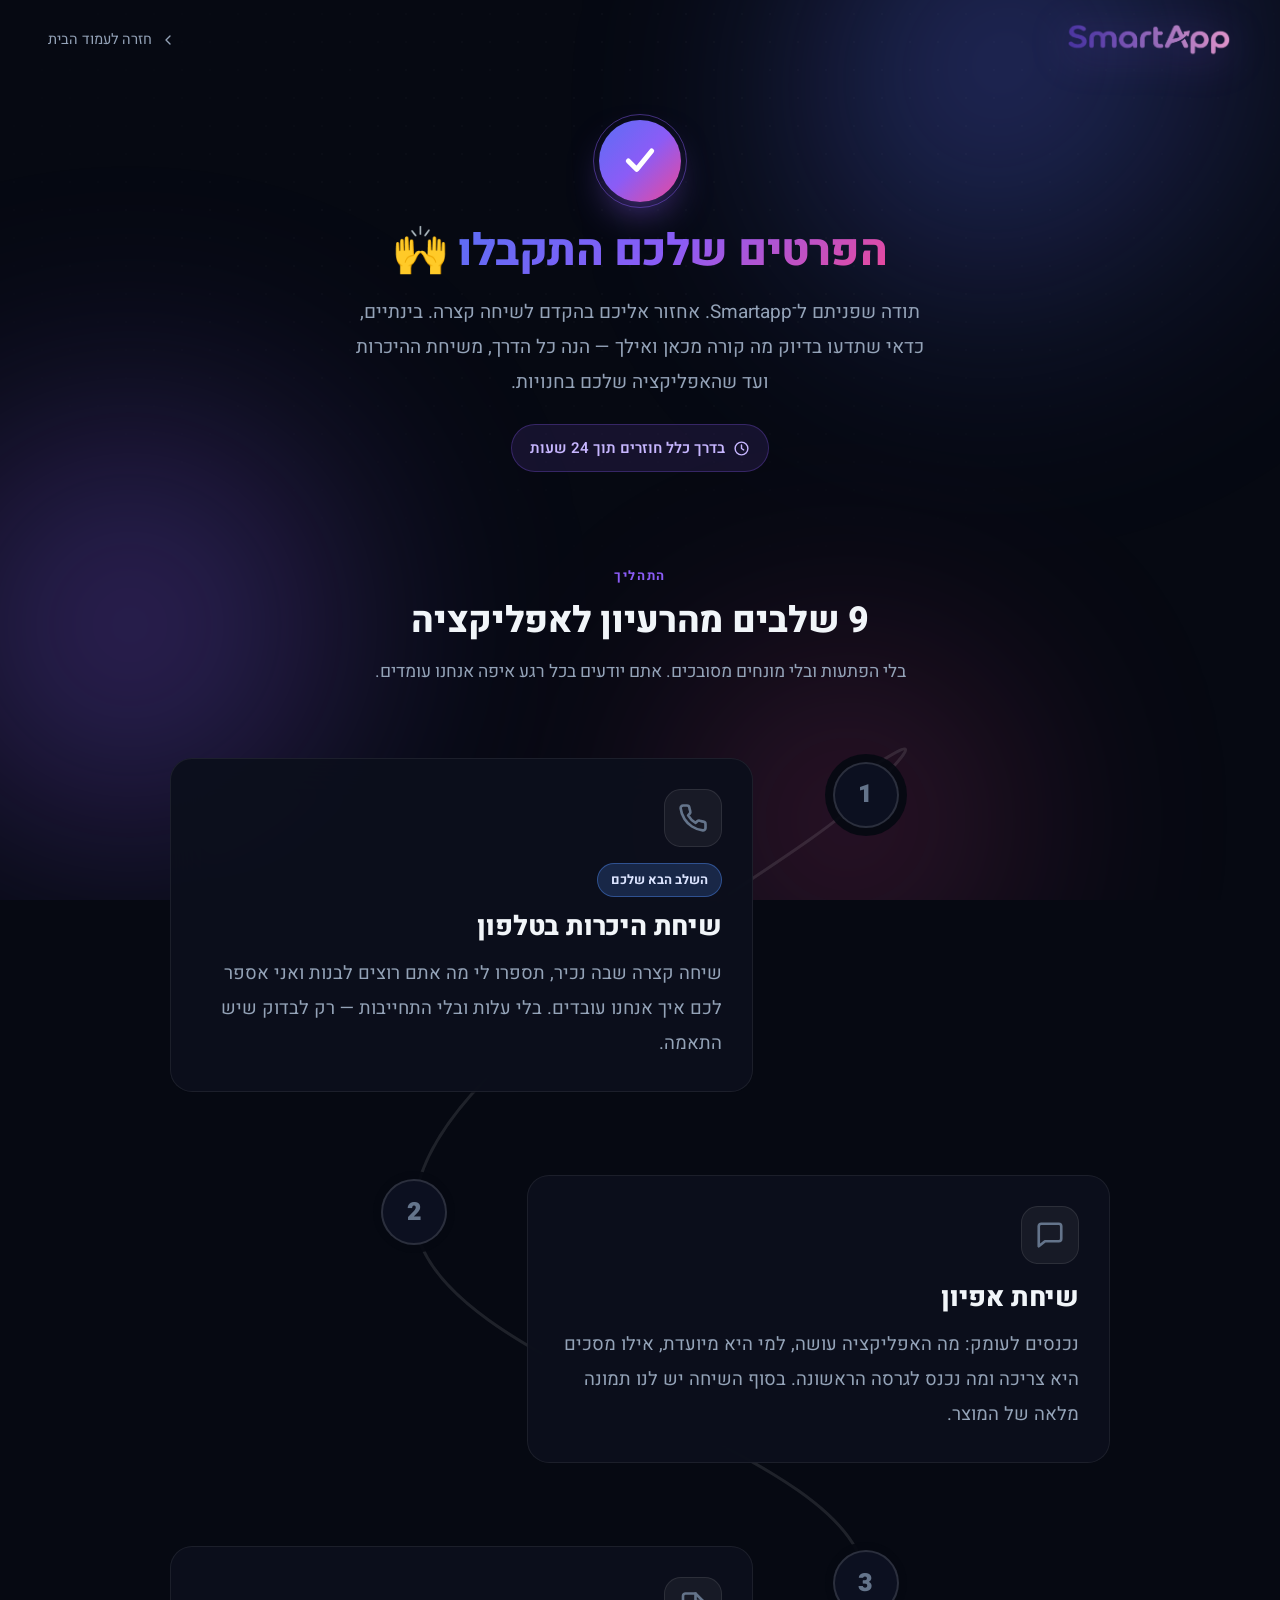
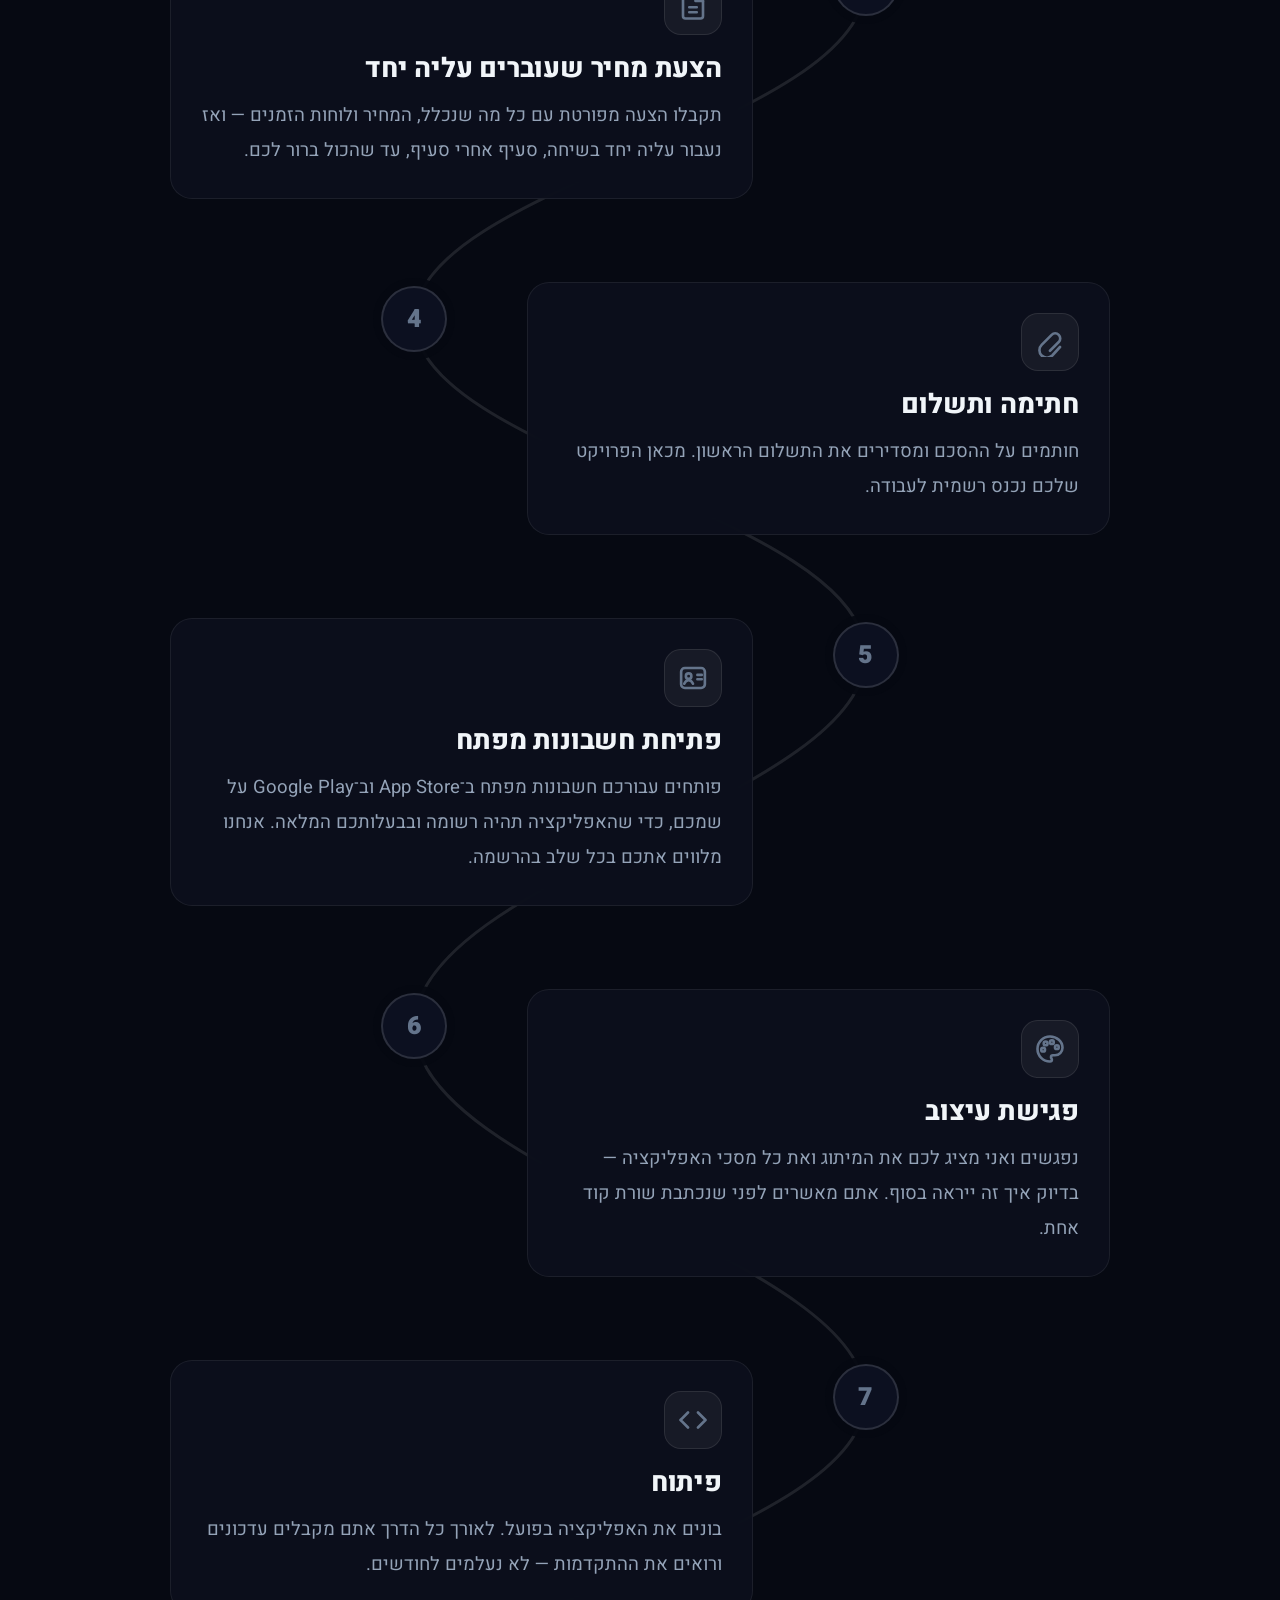
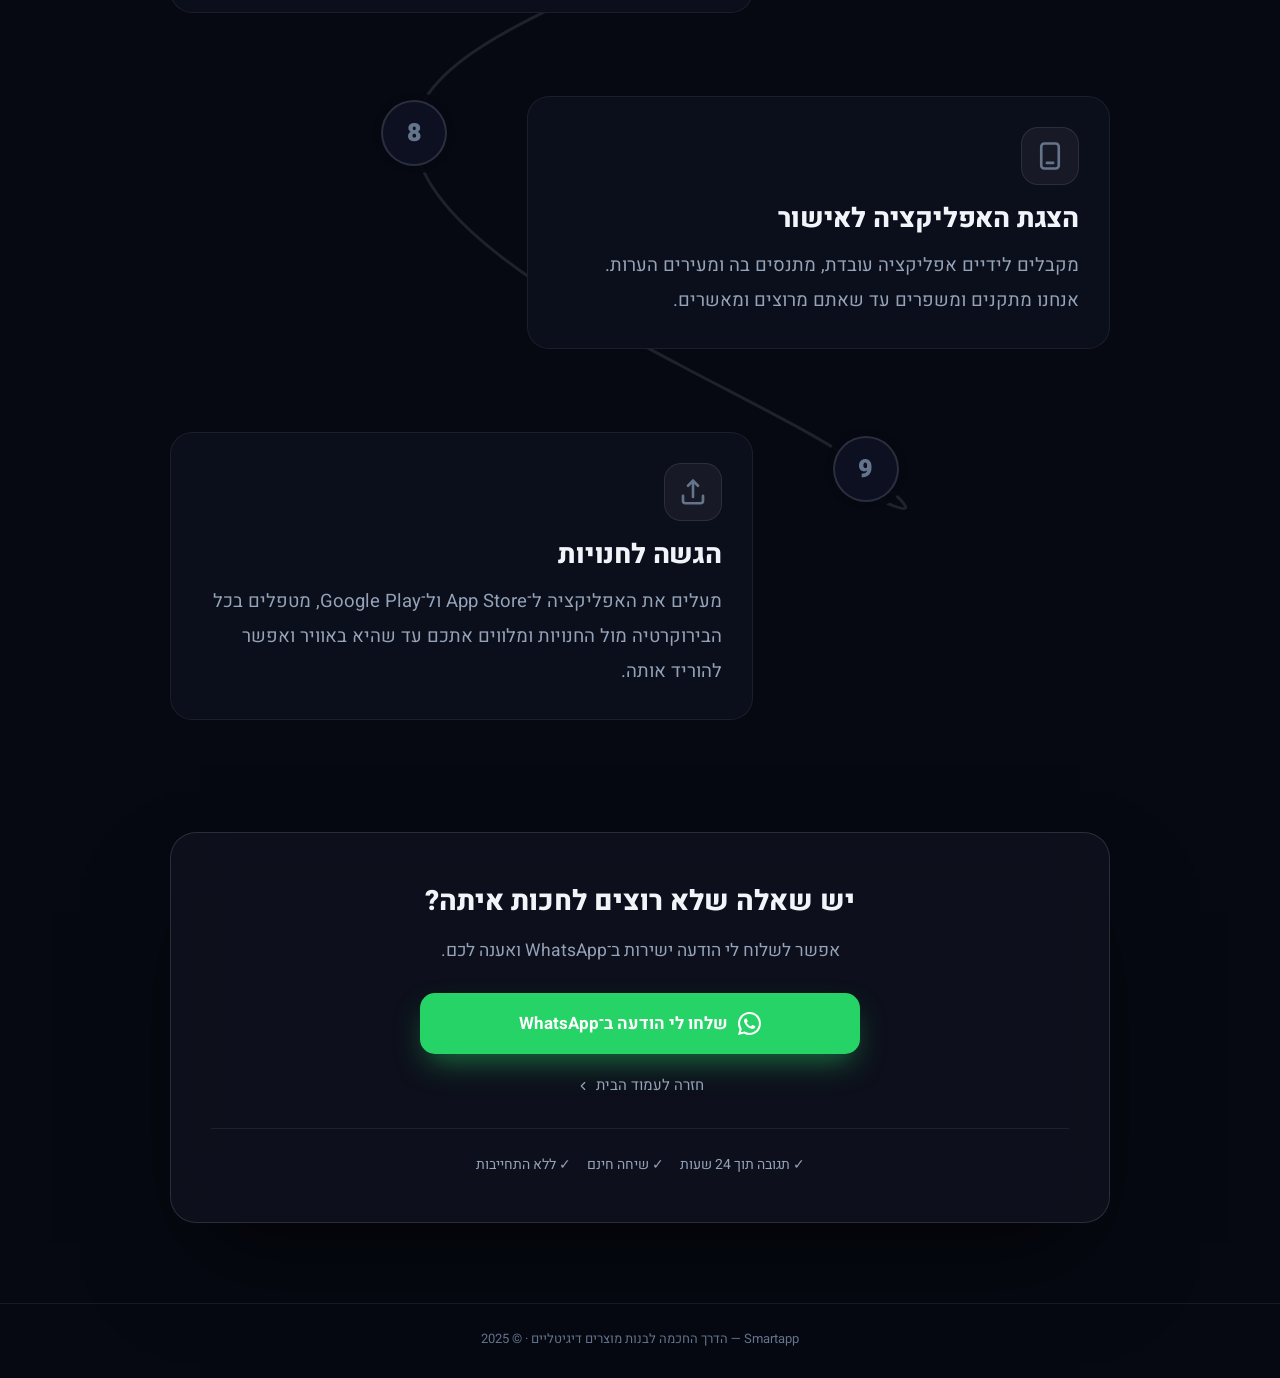
==== commit da93b0e8: "feat(thanks-process): add developer-accounts step and mobile slalom Adds "פתיחת חשבונות מפתח" after " ====
--- a/thanks-process.html
+++ b/thanks-process.html
@@ -361,30 +361,51 @@
     .step.is-in { transform: none; }
 
     /* ---------- Mobile ---------- */
+    /* ---------- Mobile: the slalom keeps weaving, edge to edge ---------- */
     @media (max-width: 860px) {
-      .step:nth-child(odd), .step:nth-child(even) { --mx: 33px; }
+      .step {
+        margin-bottom: 62px;
+        /* room for the marker on one side, a breathing gutter for the track on the other */
+        --lane: 70px;
+        --gutter: 14px;
+      }
       .step-marker {
-        left: auto; right: 0; transform: none;
+        transform: none;
         width: 54px; height: 54px; font-size: 21px;
         box-shadow: 0 0 0 7px rgba(6, 9, 18, 0.92);
       }
       .step.is-lit .step-marker {
-        transform: scale(1.04);
+        transform: scale(1.05);
         box-shadow: 0 0 0 7px rgba(6, 9, 18, 0.92), 0 14px 32px -10px var(--glow);
       }
-      .step { padding-inline-start: 78px; }
-      .step:nth-child(odd), .step:nth-child(even) { transform: translate(0, 20px); }
+
+      /* odd steps hug the right edge, even steps the left — the track zig-zags between them */
+      .step:nth-child(odd)  .step-marker { left: auto; right: 0; }
+      .step:nth-child(even) .step-marker { right: auto; left: 0; }
+
+      .step:nth-child(odd)  { padding-right: var(--lane); padding-left: var(--gutter); }
+      .step:nth-child(even) { padding-left: var(--lane); padding-right: var(--gutter); }
+
+      .step:nth-child(odd)  { transform: translate(-16px, 20px); }
+      .step:nth-child(even) { transform: translate(16px, 20px); }
       .step.is-in { transform: none; }
+
       .step-card { width: 100%; margin: 0 !important; }
-      .step:nth-child(odd) .step-card::before,
-      .step:nth-child(even) .step-card::before { right: 0; left: auto; }
+      .step:nth-child(odd)  .step-card::before { right: 0; left: auto; }
+      .step:nth-child(even) .step-card::before { left: 0; right: auto; }
+
       .step-icon { width: 50px; height: 50px; border-radius: 15px; margin-bottom: 14px; }
       .step-icon svg { width: 26px; height: 26px; }
+      .track-base, .track-fill { stroke-width: 3; }
     }
     @media (max-width: 480px) {
-      .step { padding-inline-start: 66px; }
-      .step-marker { width: 48px; height: 48px; font-size: 19px; }
-      .step:nth-child(odd), .step:nth-child(even) { --mx: 24px; }
+      .step { --lane: 60px; --gutter: 8px; margin-bottom: 54px; }
+      .step-marker { width: 46px; height: 46px; font-size: 18px; }
+      .step-card { padding: 20px 18px; border-radius: 18px; }
+      .step-title { font-size: 20.5px; }
+      .step-desc { font-size: 16px; line-height: 1.85; }
+      .step-icon { width: 46px; height: 46px; border-radius: 14px; }
+      .step-icon svg { width: 24px; height: 24px; }
     }
 
     /* ---------- CTA ---------- */
@@ -492,7 +513,7 @@
 
     <section class="section-head">
       <span class="eyebrow">התהליך</span>
-      <h2>8 שלבים מהרעיון לאפליקציה</h2>
+      <h2>9 שלבים מהרעיון לאפליקציה</h2>
       <p>בלי הפתעות ובלי מונחים מסובכים. אתם יודעים בכל רגע איפה אנחנו עומדים.</p>
     </section>
 
@@ -501,14 +522,15 @@
       <svg class="timeline-svg" id="timelineSvg" aria-hidden="true" focusable="false">
         <defs>
           <linearGradient id="trackGrad" gradientUnits="userSpaceOnUse" x1="0" y1="0" x2="0" y2="100">
-            <stop offset="0"    stop-color="#4F8DF7"/>
-            <stop offset="0.14" stop-color="#5B6EF5"/>
-            <stop offset="0.28" stop-color="#7C5CF6"/>
-            <stop offset="0.42" stop-color="#9D4EF5"/>
-            <stop offset="0.57" stop-color="#C13FE0"/>
-            <stop offset="0.71" stop-color="#EC4899"/>
-            <stop offset="0.86" stop-color="#F43F5E"/>
-            <stop offset="1"    stop-color="#FB923C"/>
+            <stop offset="0"      stop-color="#4F8DF7"/>
+            <stop offset="0.125"  stop-color="#5B6EF5"/>
+            <stop offset="0.25"   stop-color="#7457F6"/>
+            <stop offset="0.375"  stop-color="#8B5CF6"/>
+            <stop offset="0.5"    stop-color="#A64DF3"/>
+            <stop offset="0.625"  stop-color="#C13FE0"/>
+            <stop offset="0.75"   stop-color="#EC4899"/>
+            <stop offset="0.875"  stop-color="#F43F5E"/>
+            <stop offset="1"      stop-color="#FB923C"/>
           </linearGradient>
         </defs>
         <path class="track-base" id="trackBase" d=""/>
@@ -546,7 +568,7 @@
         </div>
       </li>
 
-      <li class="step" style="--c1:#7C5CF6; --c2:#9B7BFF; --glow:rgba(124,92,246,0.65)">
+      <li class="step" style="--c1:#7457F6; --c2:#9078FF; --glow:rgba(116,87,246,0.65)">
         <div class="step-marker">3</div>
         <div class="step-card">
           <div class="step-icon" aria-hidden="true">
@@ -560,7 +582,7 @@
         </div>
       </li>
 
-      <li class="step" style="--c1:#9D4EF5; --c2:#B672FF; --glow:rgba(157,78,245,0.65)">
+      <li class="step" style="--c1:#8B5CF6; --c2:#A78BFF; --glow:rgba(139,92,246,0.65)">
         <div class="step-marker">4</div>
         <div class="step-card">
           <div class="step-icon" aria-hidden="true">
@@ -574,8 +596,22 @@
         </div>
       </li>
 
+      <li class="step" style="--c1:#A64DF3; --c2:#BE7BFF; --glow:rgba(166,77,243,0.65)">
+        <div class="step-marker">5</div>
+        <div class="step-card">
+          <div class="step-icon" aria-hidden="true">
+            <svg viewBox="0 0 24 24" fill="none" stroke="currentColor" stroke-linecap="round" stroke-linejoin="round"><rect x="2.5" y="4" width="19" height="16" rx="3"/><circle cx="8.5" cy="10.5" r="2.2"/><path d="M5 16.6c.8-1.9 2.1-2.8 3.5-2.8s2.7.9 3.5 2.8"/><path d="M15.5 9.5h3.5M15.5 13h3.5"/></svg>
+          </div>
+          <h3 class="step-title">פתיחת חשבונות מפתח</h3>
+          <p class="step-desc">
+            פותחים עבורכם חשבונות מפתח ב־App Store וב־Google Play על שמכם,
+            כדי שהאפליקציה תהיה רשומה ובבעלותכם המלאה. אנחנו מלווים אתכם בכל שלב בהרשמה.
+          </p>
+        </div>
+      </li>
+
       <li class="step" style="--c1:#C13FE0; --c2:#D96BF0; --glow:rgba(193,63,224,0.65)">
-        <div class="step-marker">5</div>
+        <div class="step-marker">6</div>
         <div class="step-card">
           <div class="step-icon" aria-hidden="true">
             <svg viewBox="0 0 24 24" fill="none" stroke="currentColor" stroke-linecap="round" stroke-linejoin="round"><circle cx="13.5" cy="6.5" r="1.5"/><circle cx="17.5" cy="10.5" r="1.5"/><circle cx="8.5" cy="7.5" r="1.5"/><circle cx="6.5" cy="12.5" r="1.5"/><path d="M12 2a10 10 0 0 0 0 20c1 0 1.5-.6 1.5-1.4 0-.9-.7-1.3-.7-2.1 0-.8.6-1.5 1.5-1.5H16a6 6 0 0 0 6-6c0-5-4.5-9-10-9z"/></svg>
@@ -589,7 +625,7 @@
       </li>
 
       <li class="step" style="--c1:#EC4899; --c2:#F871B4; --glow:rgba(236,72,153,0.65)">
-        <div class="step-marker">6</div>
+        <div class="step-marker">7</div>
         <div class="step-card">
           <div class="step-icon" aria-hidden="true">
             <svg viewBox="0 0 24 24" fill="none" stroke="currentColor" stroke-linecap="round" stroke-linejoin="round"><path d="M16 18l6-6-6-6M8 6l-6 6 6 6"/></svg>
@@ -603,7 +639,7 @@
       </li>
 
       <li class="step" style="--c1:#F43F5E; --c2:#FF7089; --glow:rgba(244,63,94,0.65)">
-        <div class="step-marker">7</div>
+        <div class="step-marker">8</div>
         <div class="step-card">
           <div class="step-icon" aria-hidden="true">
             <svg viewBox="0 0 24 24" fill="none" stroke="currentColor" stroke-linecap="round" stroke-linejoin="round"><rect x="5" y="2" width="14" height="20" rx="2.5"/><path d="M9.5 17.5h5"/></svg>
@@ -617,7 +653,7 @@
       </li>
 
       <li class="step" style="--c1:#FB923C; --c2:#FFB56B; --glow:rgba(251,146,60,0.65)">
-        <div class="step-marker">8</div>
+        <div class="step-marker">9</div>
         <div class="step-card">
           <div class="step-icon" aria-hidden="true">
             <svg viewBox="0 0 24 24" fill="none" stroke="currentColor" stroke-linecap="round" stroke-linejoin="round"><path d="M12 3v13"/><path d="M8 7l4-4 4 4"/><path d="M4 15v4a2 2 0 0 0 2 2h12a2 2 0 0 0 2-2v-4"/></svg>
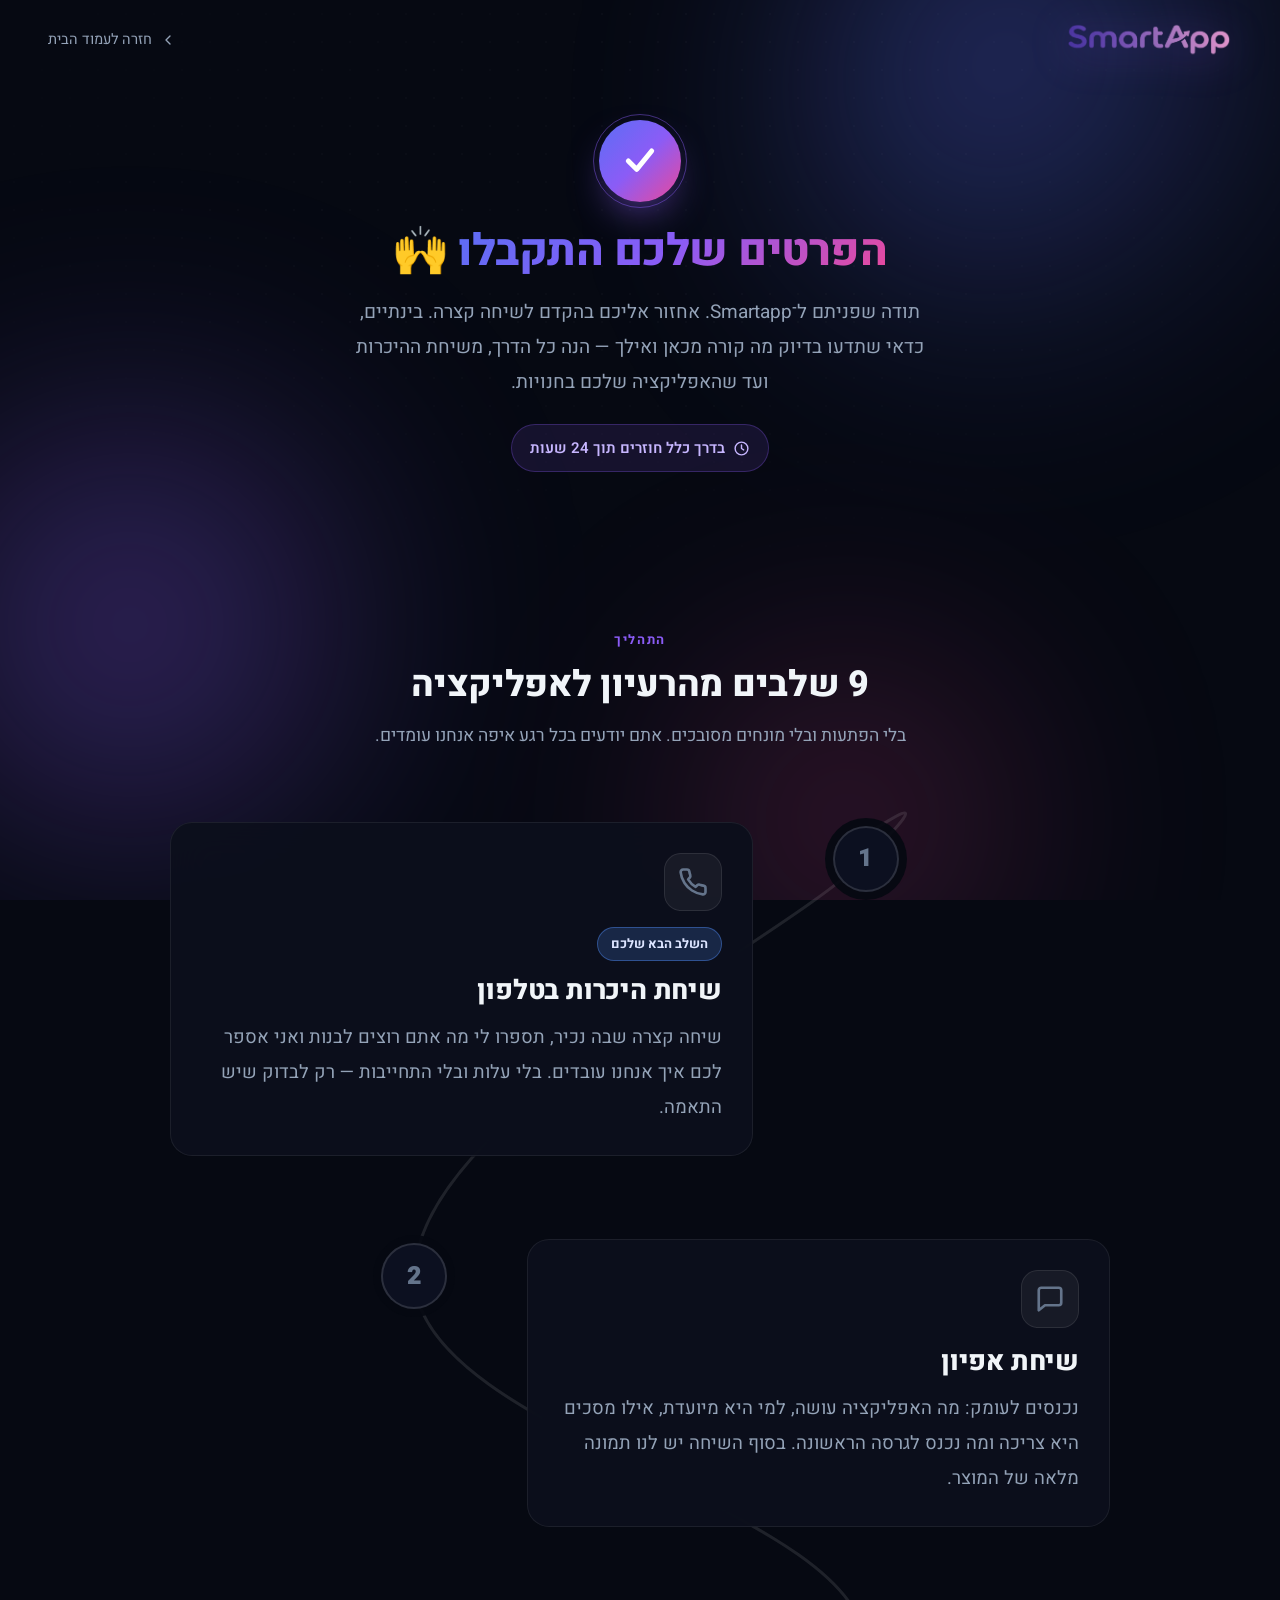
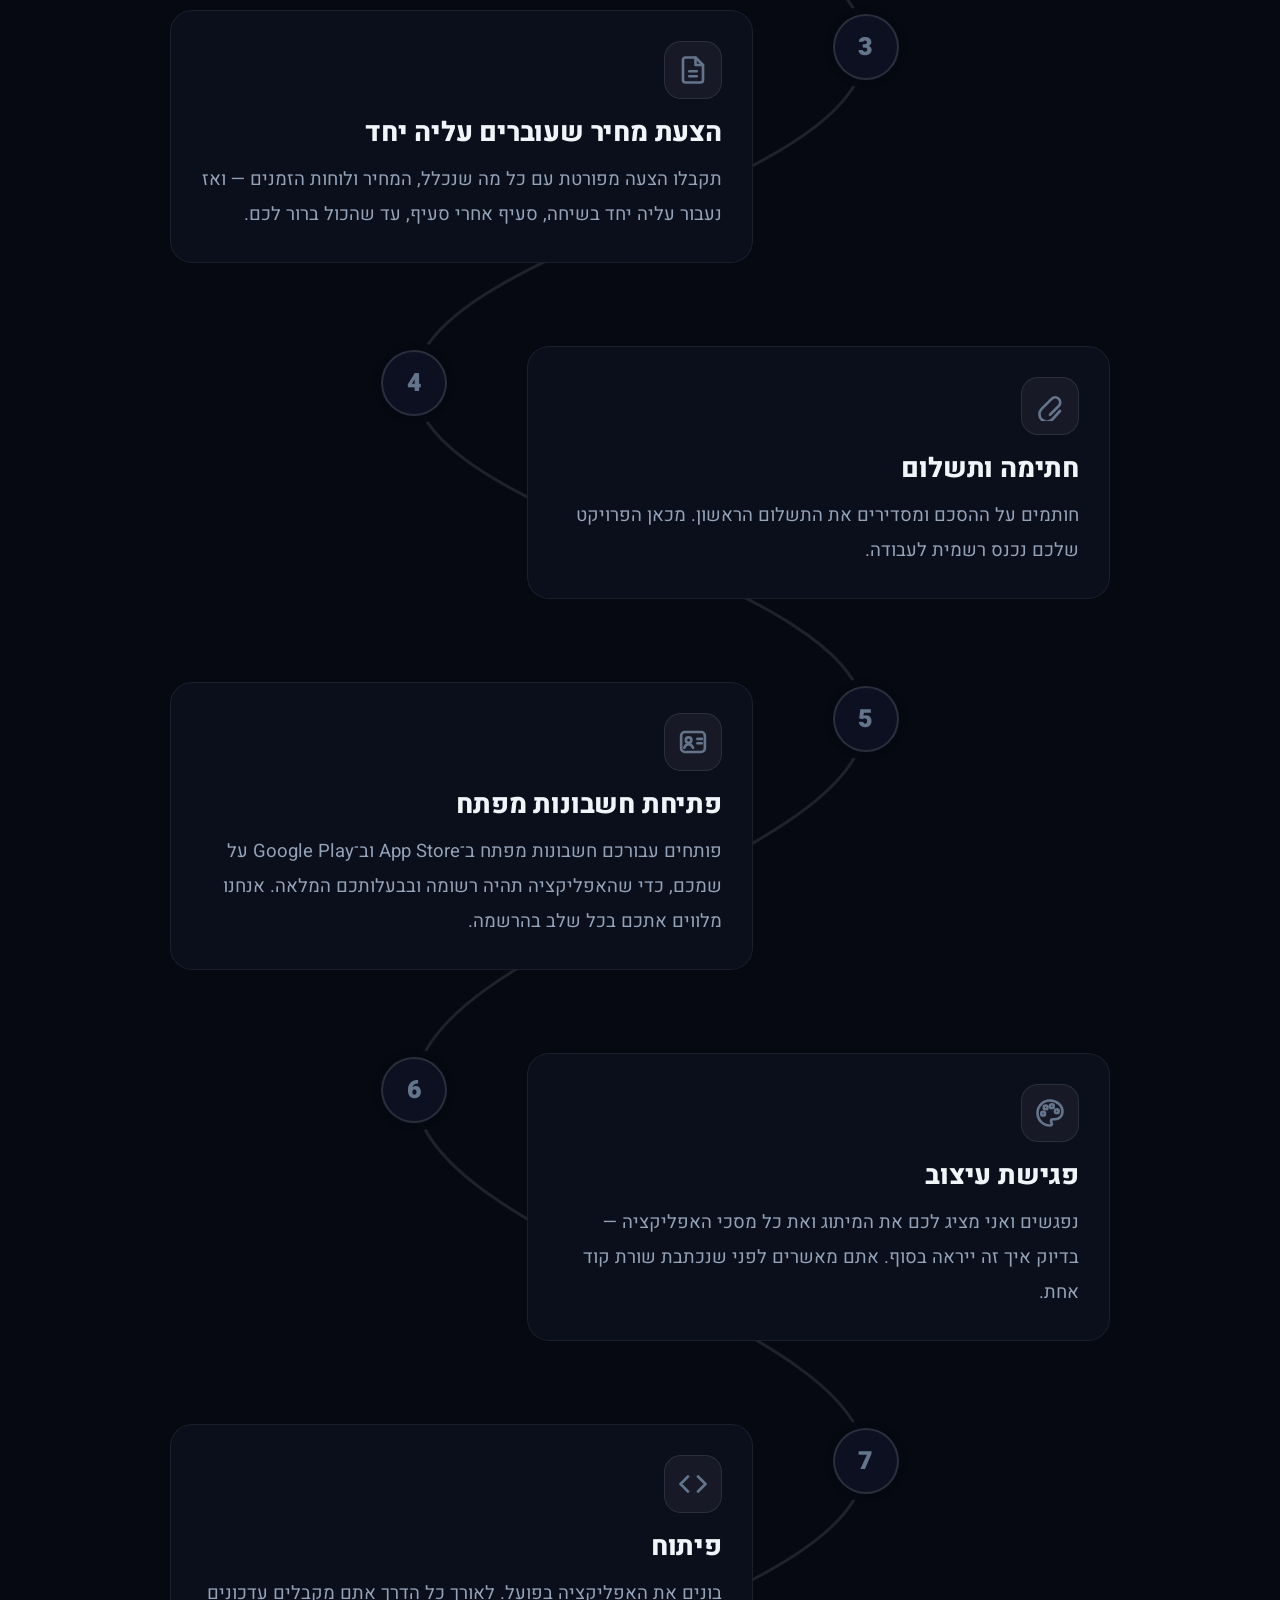
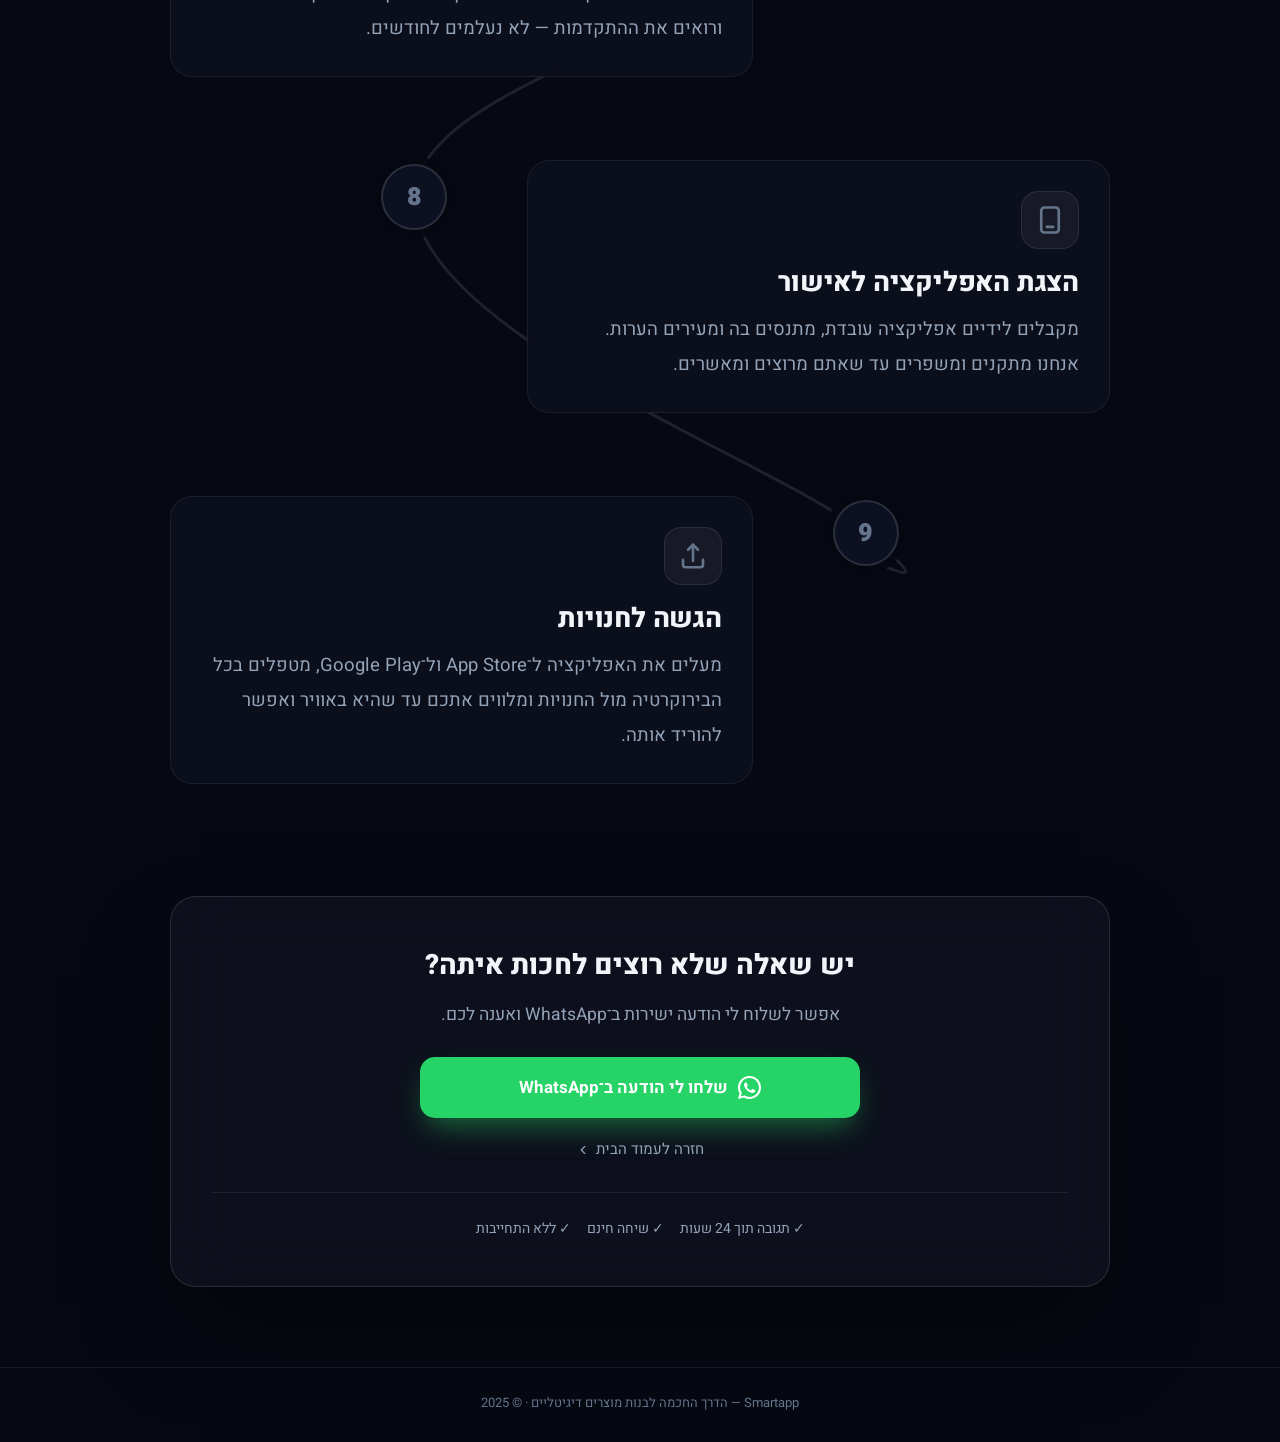
==== commit adcc2146: "style(thanks-process): widen the gap between the hero and the process section Co-Authored-By: Claude" ====
--- a/thanks-process.html
+++ b/thanks-process.html
@@ -137,7 +137,7 @@
     }
 
     /* ---------- Hero ---------- */
-    .hero { text-align: center; margin-bottom: clamp(52px, 8vw, 88px); }
+    .hero { text-align: center; margin-bottom: clamp(88px, 13vw, 152px); }
 
     .check-badge {
       width: 82px; height: 82px; border-radius: 50%;
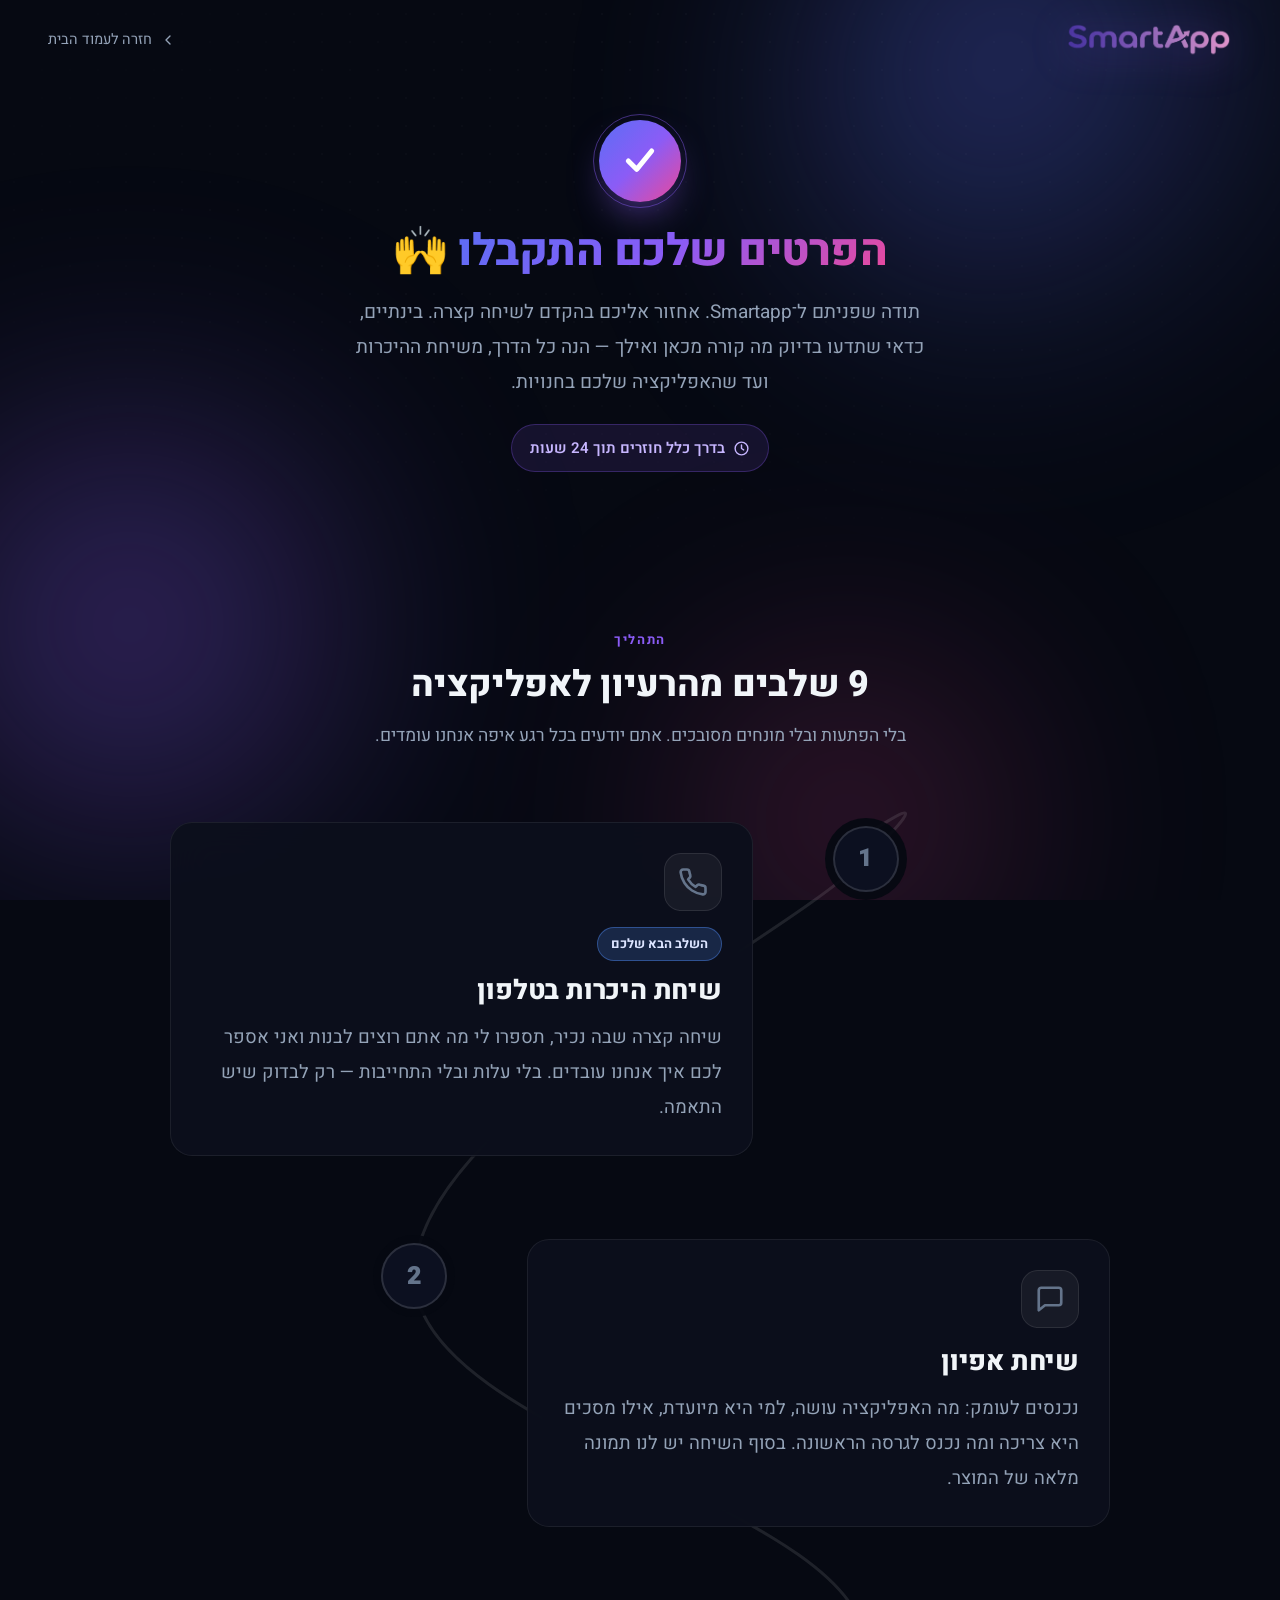
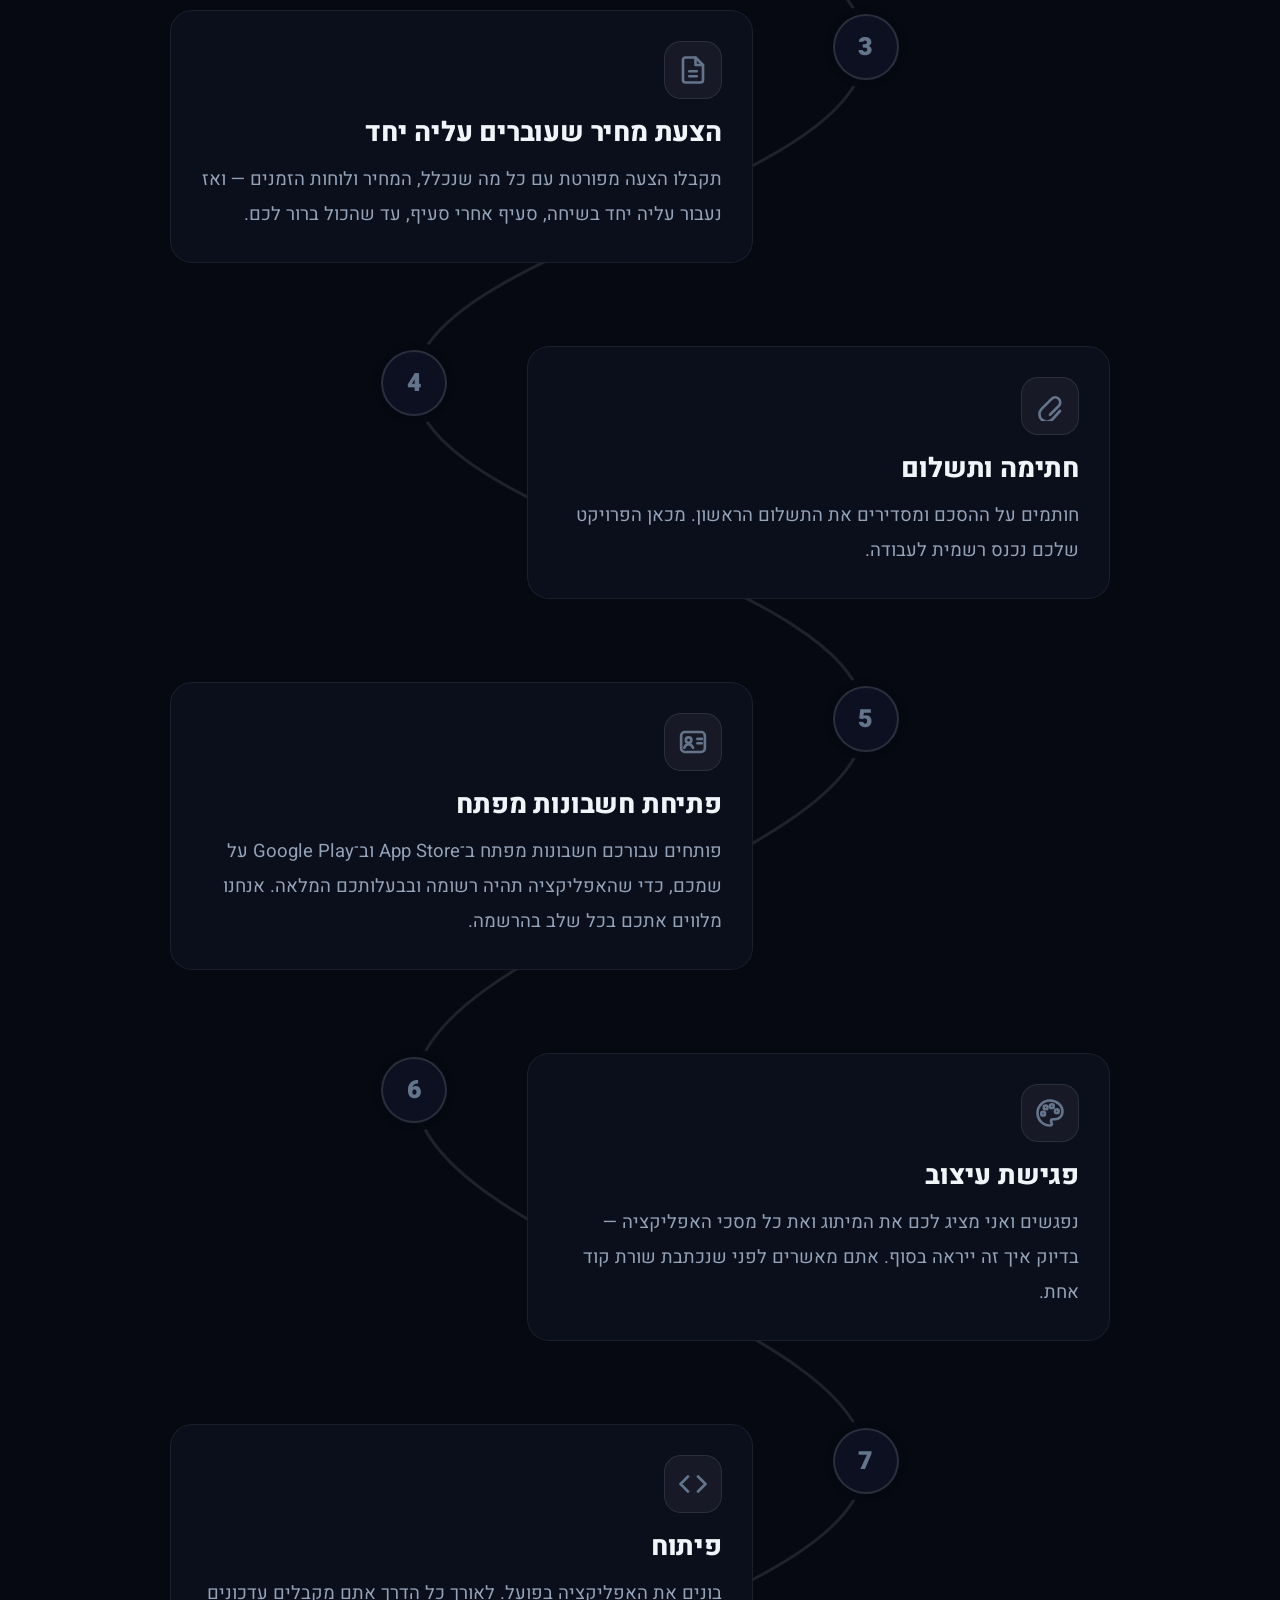
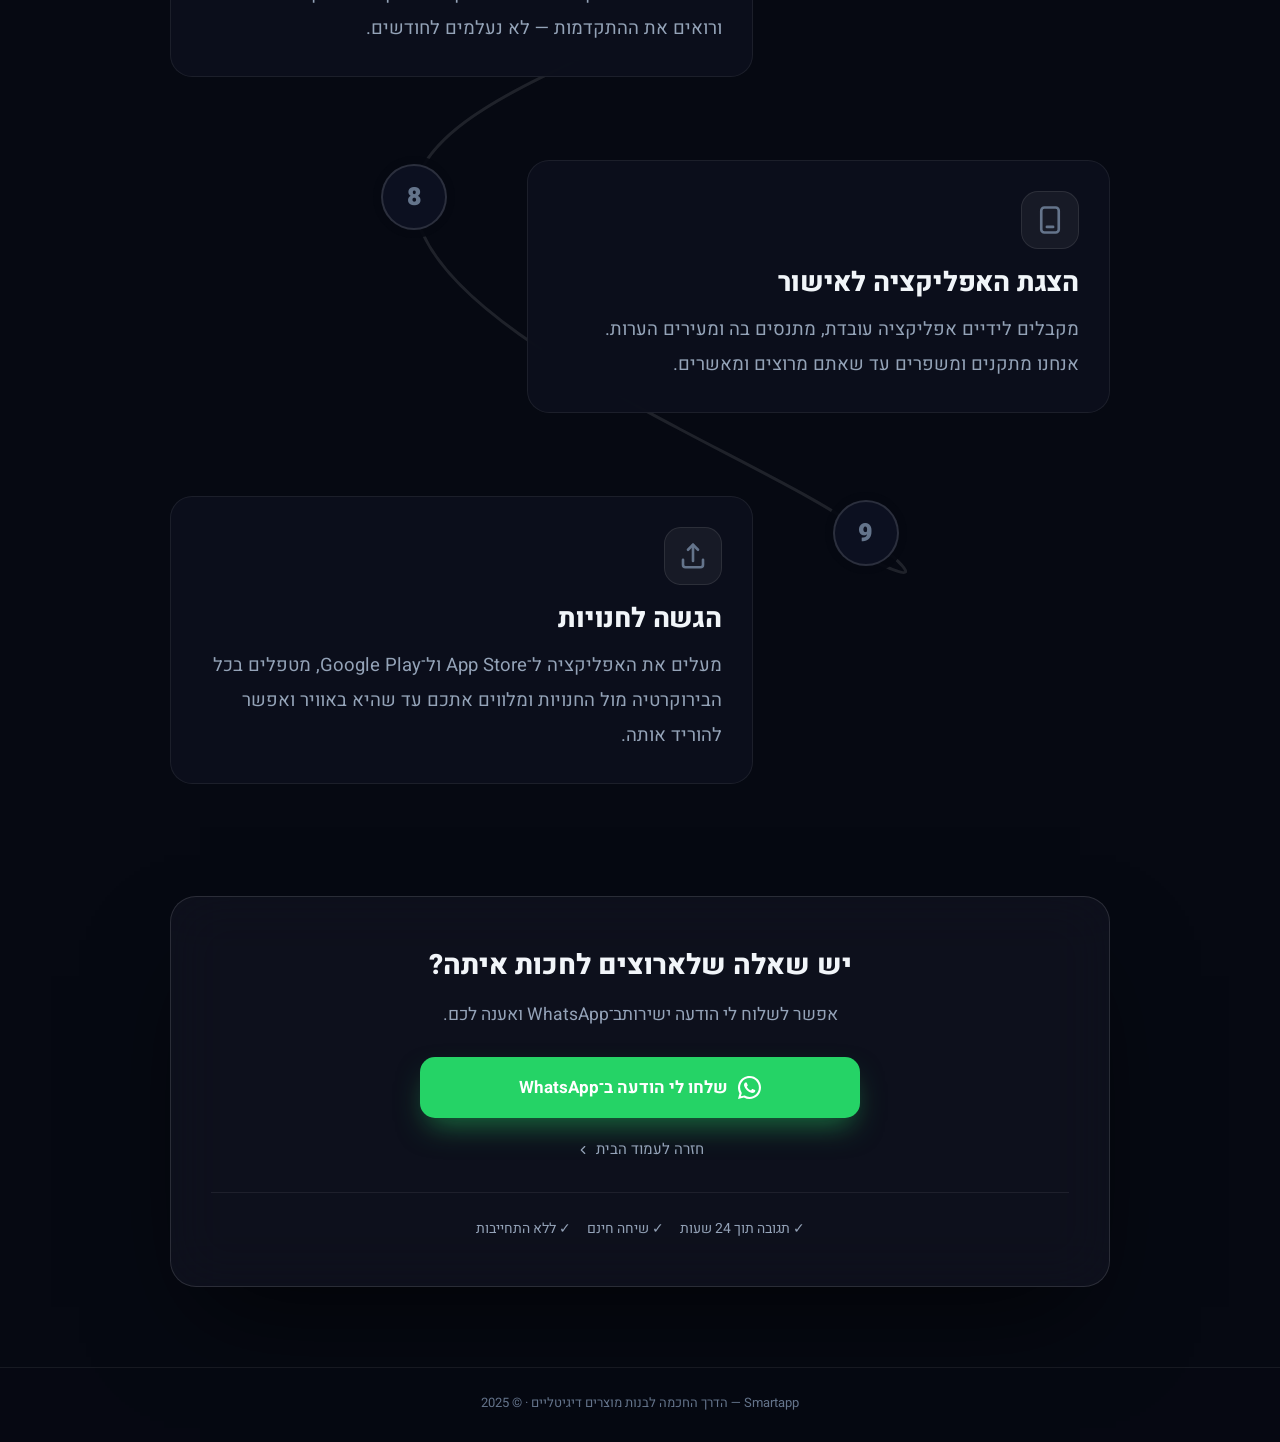
==== commit 7a0c26f8: "style(thanks-process): control the CTA line breaks on narrow screens Co-Authored-By: Claude Opus 5 <" ====
--- a/thanks-process.html
+++ b/thanks-process.html
@@ -420,6 +420,8 @@
       text-align: center;
     }
     .cta h3 { font-size: clamp(22px, 3vw, 28px); font-weight: 800; margin-bottom: 10px; }
+    .br-narrow { display: none; }
+    @media (max-width: 860px) { .br-narrow { display: inline; } }
     .cta > p { color: var(--text-muted); font-size: clamp(15.5px, 1.7vw, 17.5px); margin-bottom: 26px; }
 
     .wa-btn {
@@ -670,8 +672,8 @@
     </div>
 
     <section class="cta">
-      <h3>יש שאלה שלא רוצים לחכות איתה?</h3>
-      <p>אפשר לשלוח לי הודעה ישירות ב־WhatsApp ואענה לכם.</p>
+      <h3>יש שאלה שלא<br class="br-narrow" />רוצים לחכות איתה?</h3>
+      <p>אפשר לשלוח לי הודעה ישירות<br class="br-narrow" />ב־WhatsApp ואענה לכם.</p>
 
       <a class="wa-btn" href="https://wa.me/972543368543?text=%D7%94%D7%99%D7%99%20%D7%A1%D7%9E%D7%95%D7%90%D7%9C%20%F0%9F%91%8B%0A%D7%94%D7%A9%D7%90%D7%A8%D7%AA%D7%99%20%D7%A2%D7%9B%D7%A9%D7%99%D7%95%20%D7%A4%D7%A8%D7%98%D7%99%D7%9D%20%D7%91%D7%90%D7%AA%D7%A8%20%D7%A9%D7%9C%20Smartapp.%0A%D7%99%D7%A9%20%D7%9C%D7%99%20%D7%A8%D7%A2%D7%99%D7%95%D7%9F%20%D7%95%D7%90%D7%A9%D7%9E%D7%97%20%D7%9C%D7%93%D7%91%D7%A8%20%D7%90%D7%99%D7%AA%D7%9A." target="_blank" rel="noopener">
         <svg viewBox="0 0 24 24" fill="currentColor" aria-hidden="true"><path d="M20.52 3.48A11.95 11.95 0 0012 0C5.37 0 0 5.37 0 12c0 2.1.55 4.16 1.6 5.97L0 24l6.18-1.62A11.96 11.96 0 0012 24c6.63 0 12-5.37 12-12 0-3.2-1.25-6.21-3.48-8.52zM12 21.82a9.8 9.8 0 01-4.99-1.36l-.36-.21-3.67.96.98-3.58-.23-.37A9.78 9.78 0 012.18 12C2.18 6.59 6.59 2.18 12 2.18S21.82 6.59 21.82 12 17.41 21.82 12 21.82zm5.39-7.34c-.29-.15-1.73-.85-2-.95-.27-.1-.46-.15-.65.15-.19.29-.74.95-.91 1.14-.17.19-.34.21-.63.07-.29-.14-1.22-.45-2.32-1.44-.86-.77-1.43-1.71-1.6-2-.17-.29-.02-.45.13-.6.13-.13.29-.34.43-.51.14-.17.19-.29.29-.48.1-.19.05-.36-.02-.51-.07-.14-.65-1.56-.89-2.13-.23-.55-.47-.48-.65-.49h-.55c-.19 0-.5.07-.76.36-.26.29-1 .98-1 2.4 0 1.42 1.03 2.79 1.18 2.98.14.19 2.04 3.11 4.94 4.36.69.3 1.23.48 1.65.61.69.22 1.32.19 1.81.12.55-.08 1.73-.71 1.97-1.4.24-.69.24-1.27.17-1.4-.07-.13-.26-.21-.55-.36z"/></svg>
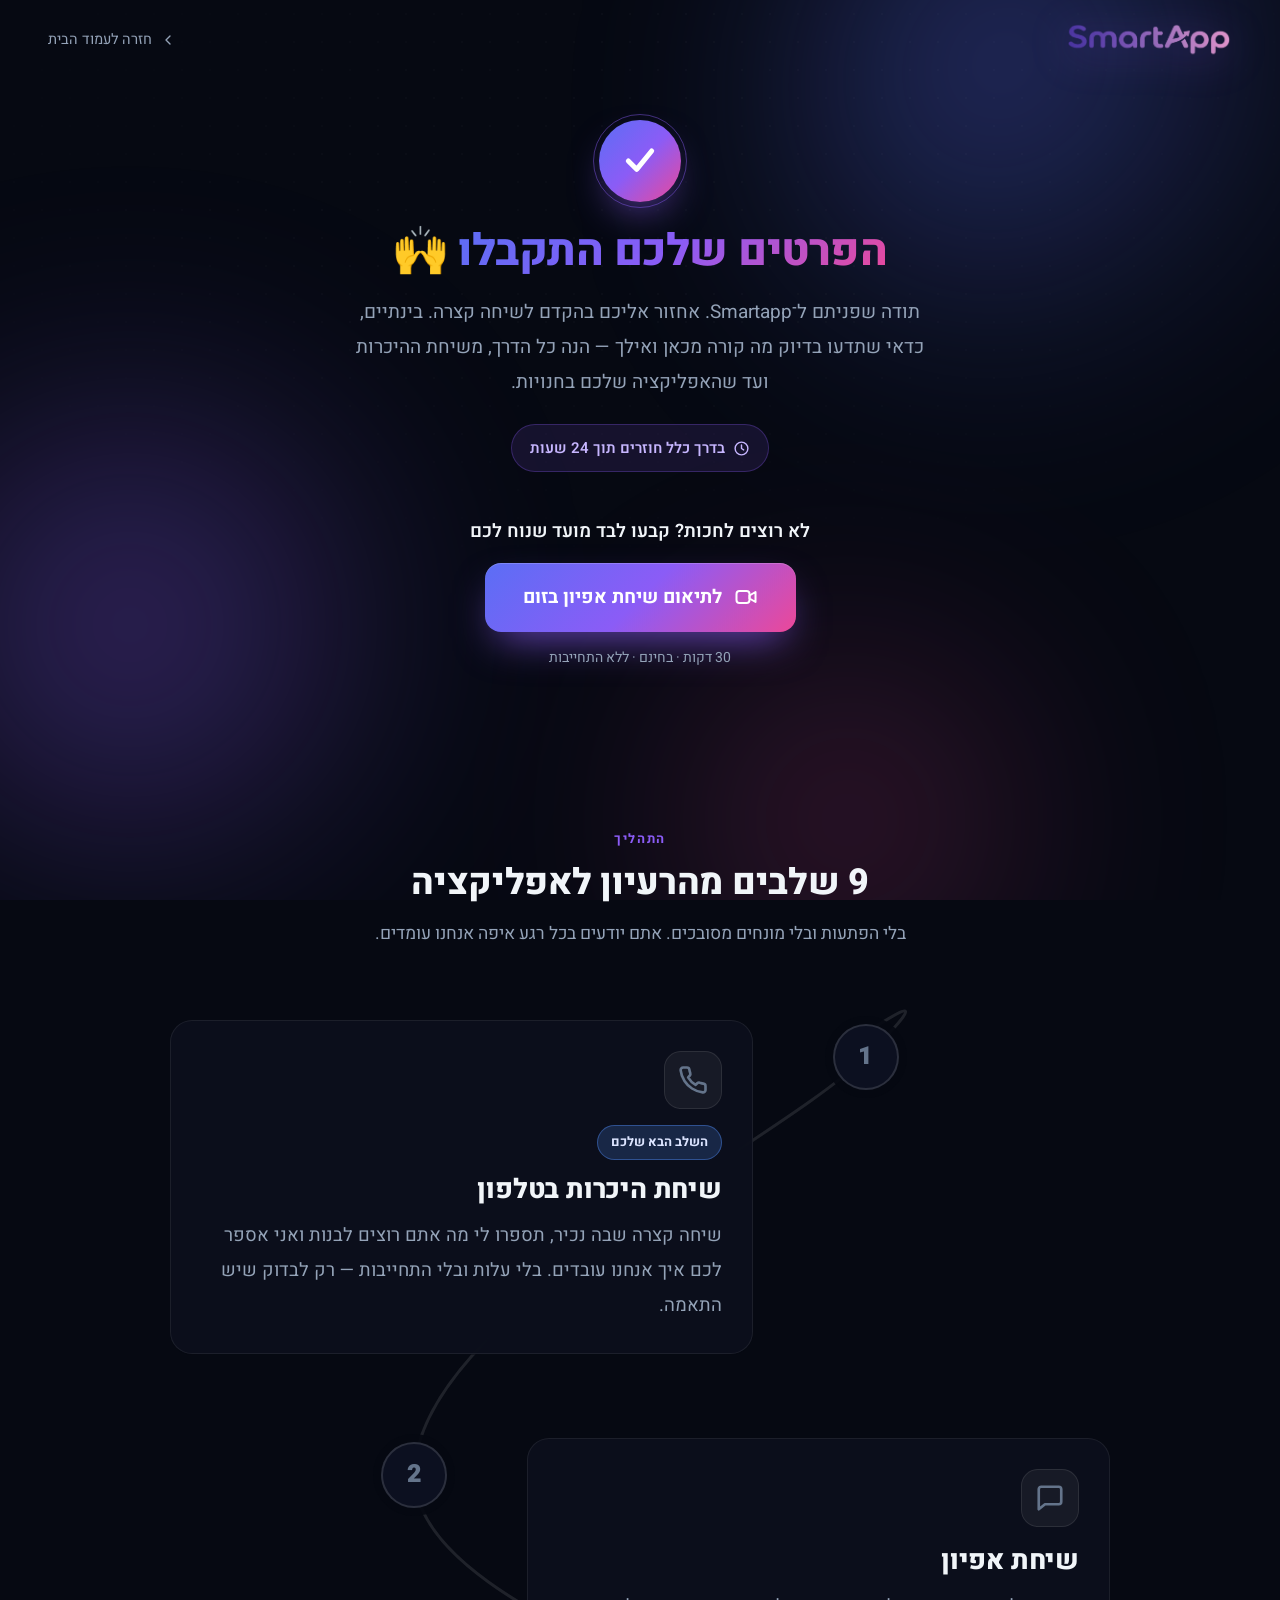
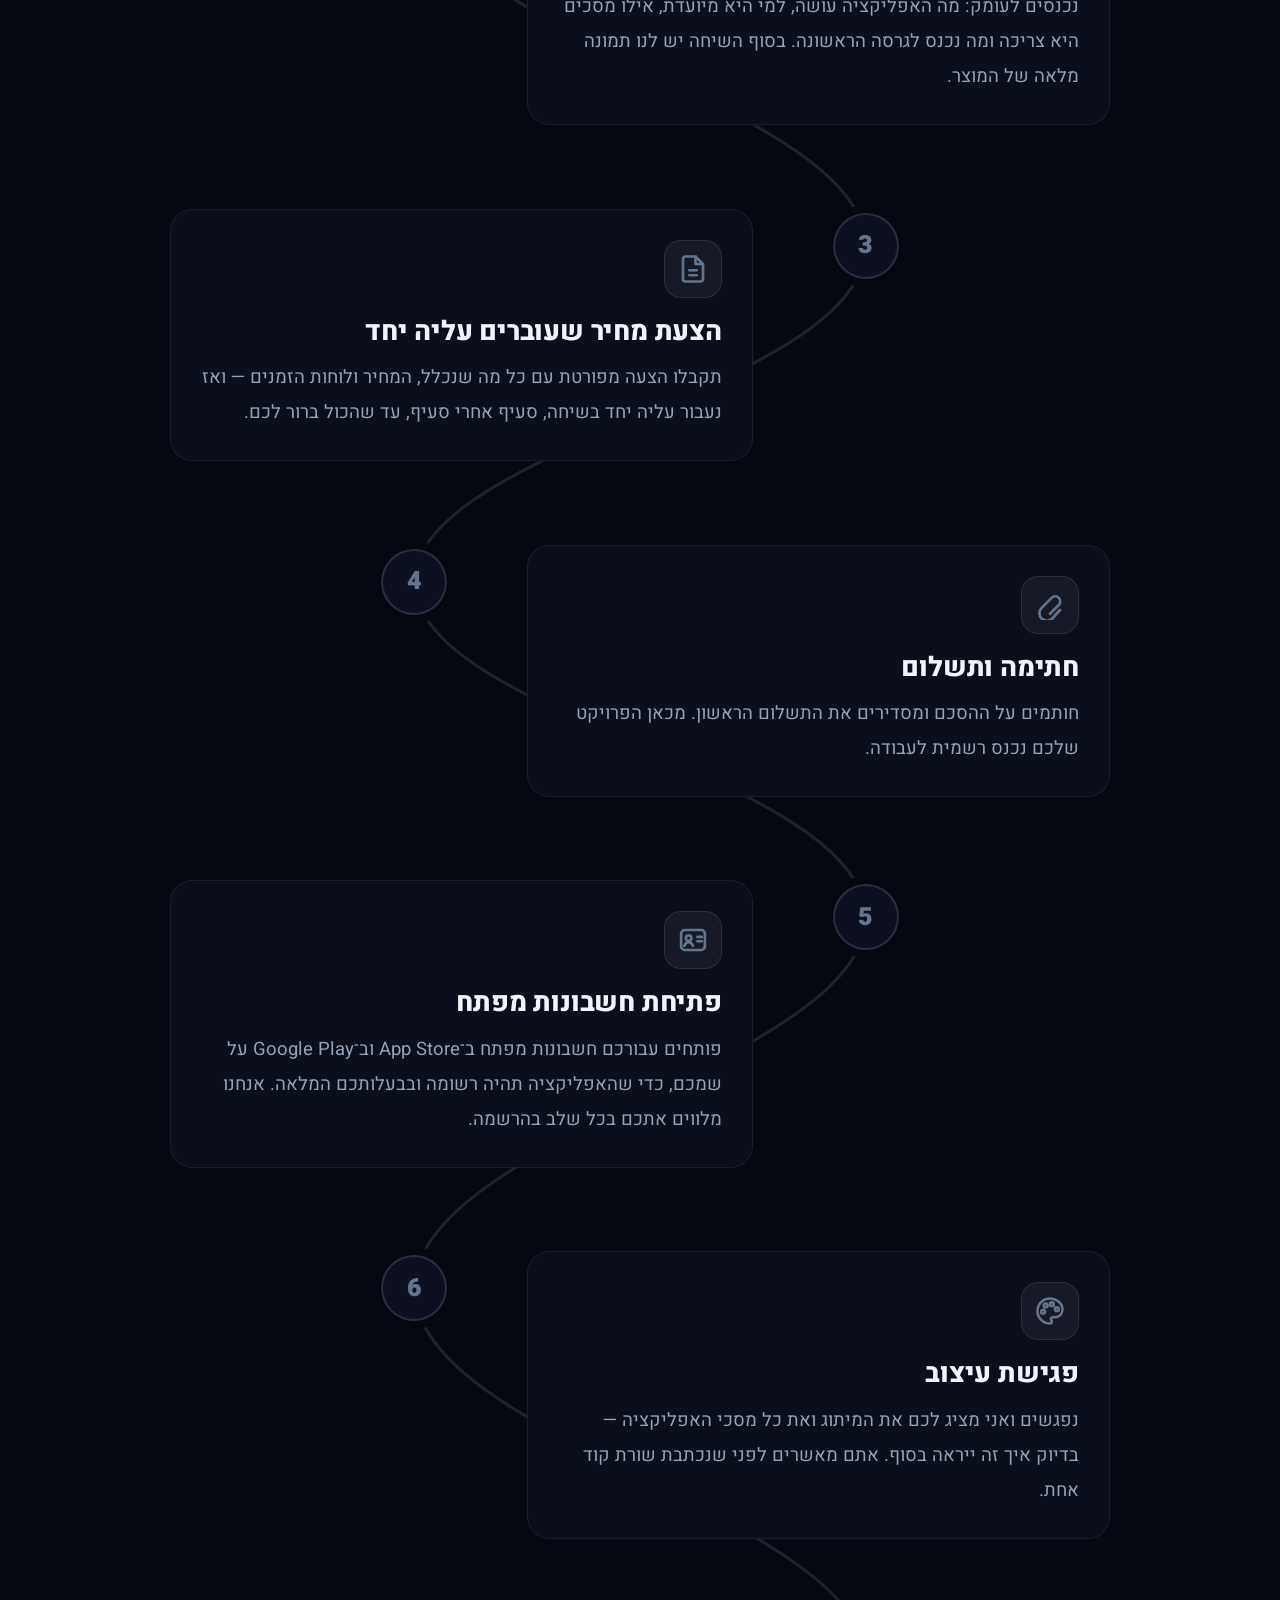
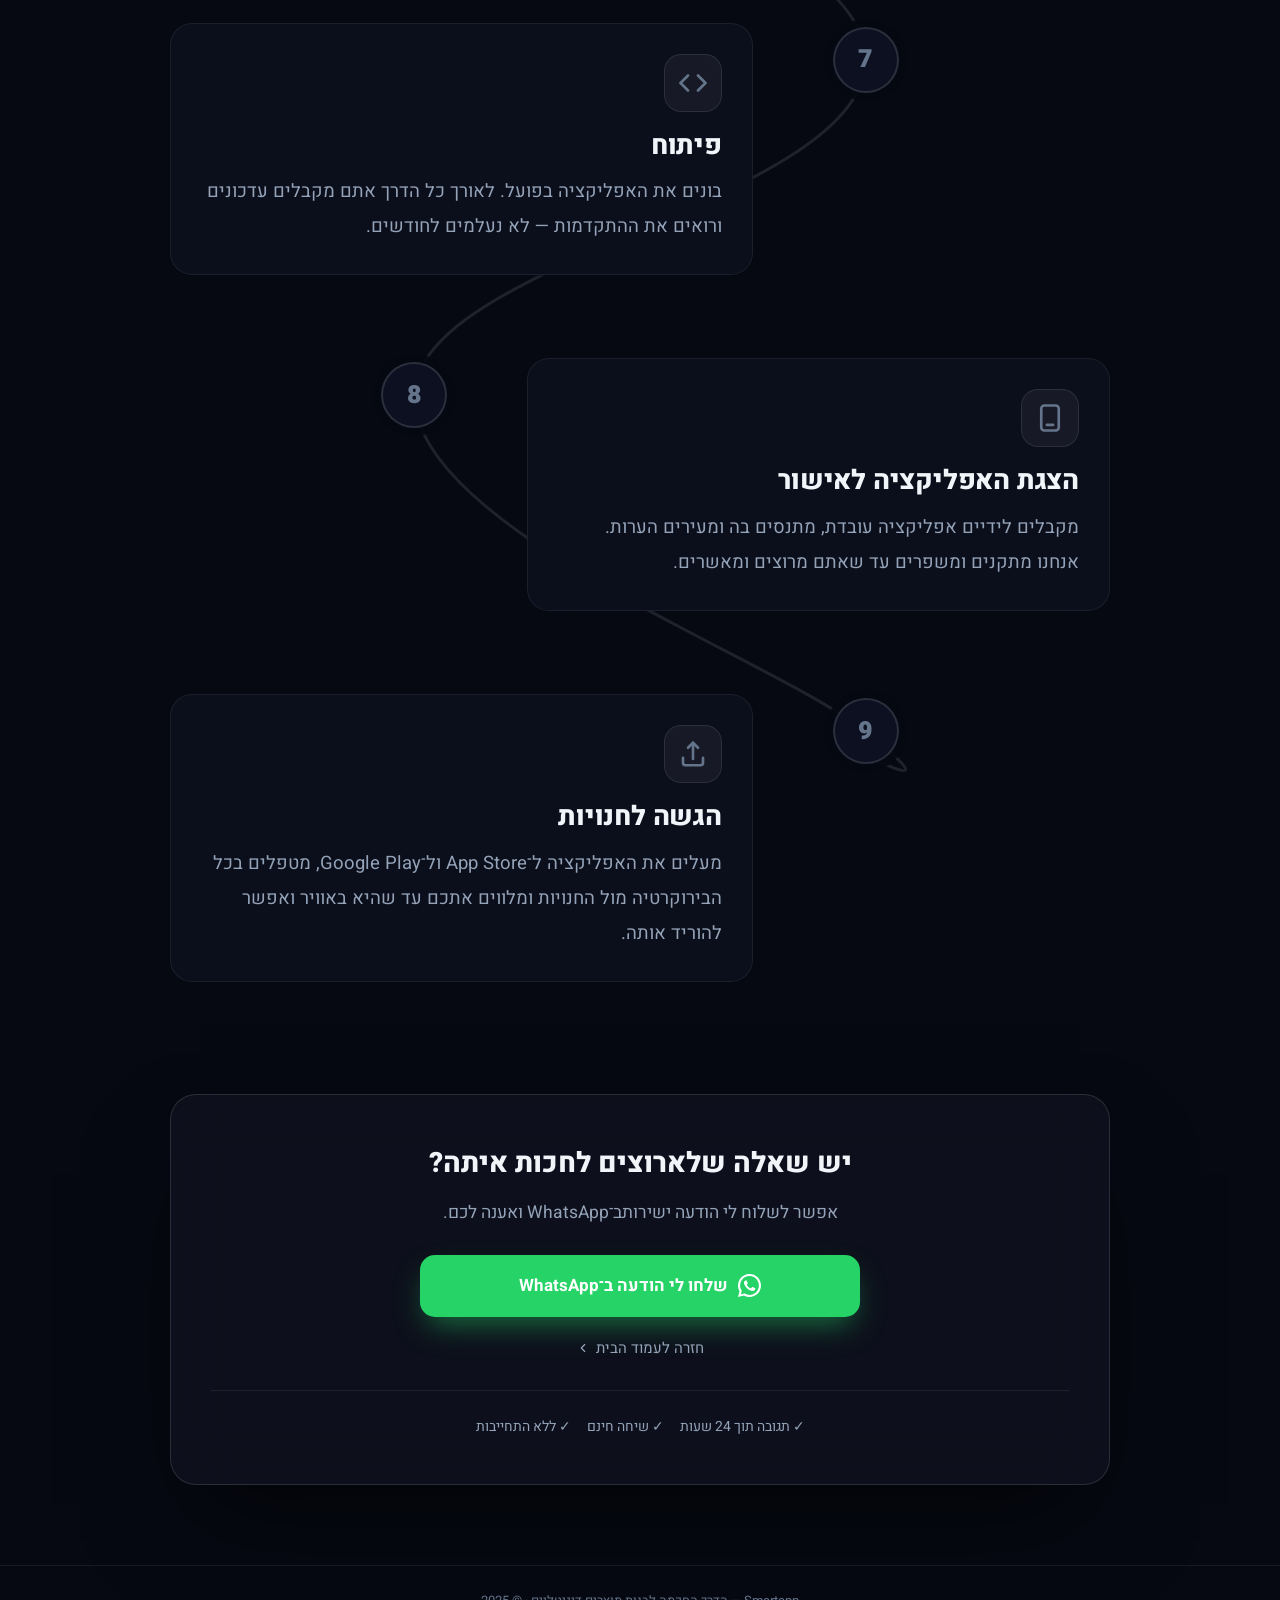
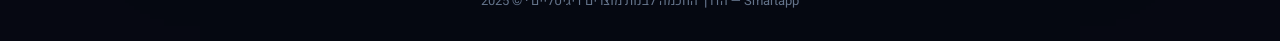
==== commit f538aa87: "feat(thanks-process): add a Calendly button to book the Zoom discovery call Also keep /api/lead comp" ====
--- a/thanks-process.html
+++ b/thanks-process.html
@@ -191,6 +191,21 @@
     }
     .hero-note svg { width: 17px; height: 17px; }
 
+    .book { display: flex; flex-direction: column; align-items: center; gap: 14px; margin-top: 44px; }
+    .book-lead { color: var(--text-primary); font-size: clamp(16.5px, 1.9vw, 18.5px); font-weight: 600; }
+    .book-btn {
+      display: inline-flex; align-items: center; gap: 12px;
+      padding: 18px 38px; border-radius: 16px;
+      background: var(--gradient); color: #fff;
+      font-size: clamp(17px, 2vw, 19px); font-weight: 700;
+      box-shadow: 0 18px 40px -12px rgba(139, 92, 246, 0.7), inset 0 1px 0 rgba(255,255,255,.18);
+      transition: transform 0.25s ease, box-shadow 0.25s ease;
+    }
+    .book-btn:hover { transform: translateY(-2px); box-shadow: 0 24px 48px -12px rgba(139, 92, 246, 0.85), inset 0 1px 0 rgba(255,255,255,.18); }
+    .book-btn svg { width: 24px; height: 24px; flex: none; }
+    .book-meta { color: var(--text-muted); font-size: 14px; }
+    @media (max-width: 520px) { .book-btn { width: 100%; justify-content: center; padding: 18px 20px; } }
+
     /* ---------- Section title ---------- */
     .section-head { text-align: center; margin-bottom: clamp(34px, 6vw, 60px); }
     .eyebrow {
@@ -511,6 +526,17 @@
         </svg>
         בדרך כלל חוזרים תוך 24 שעות
       </div>
+
+      <div class="book">
+        <span class="book-lead">לא רוצים לחכות? קבעו לבד מועד שנוח לכם</span>
+        <a class="book-btn" href="https://calendly.com/samueldriquezz/30min" target="_blank" rel="noopener">
+          <svg viewBox="0 0 24 24" fill="none" stroke="currentColor" stroke-width="2" stroke-linecap="round" stroke-linejoin="round" aria-hidden="true">
+            <rect x="2.5" y="6" width="13" height="12" rx="3"/><path d="M15.5 10.5l6-3.5v10l-6-3.5z"/>
+          </svg>
+          לתיאום שיחת אפיון בזום
+        </a>
+        <span class="book-meta">30 דקות · בחינם · ללא התחייבות</span>
+      </div>
     </section>
 
     <section class="section-head">
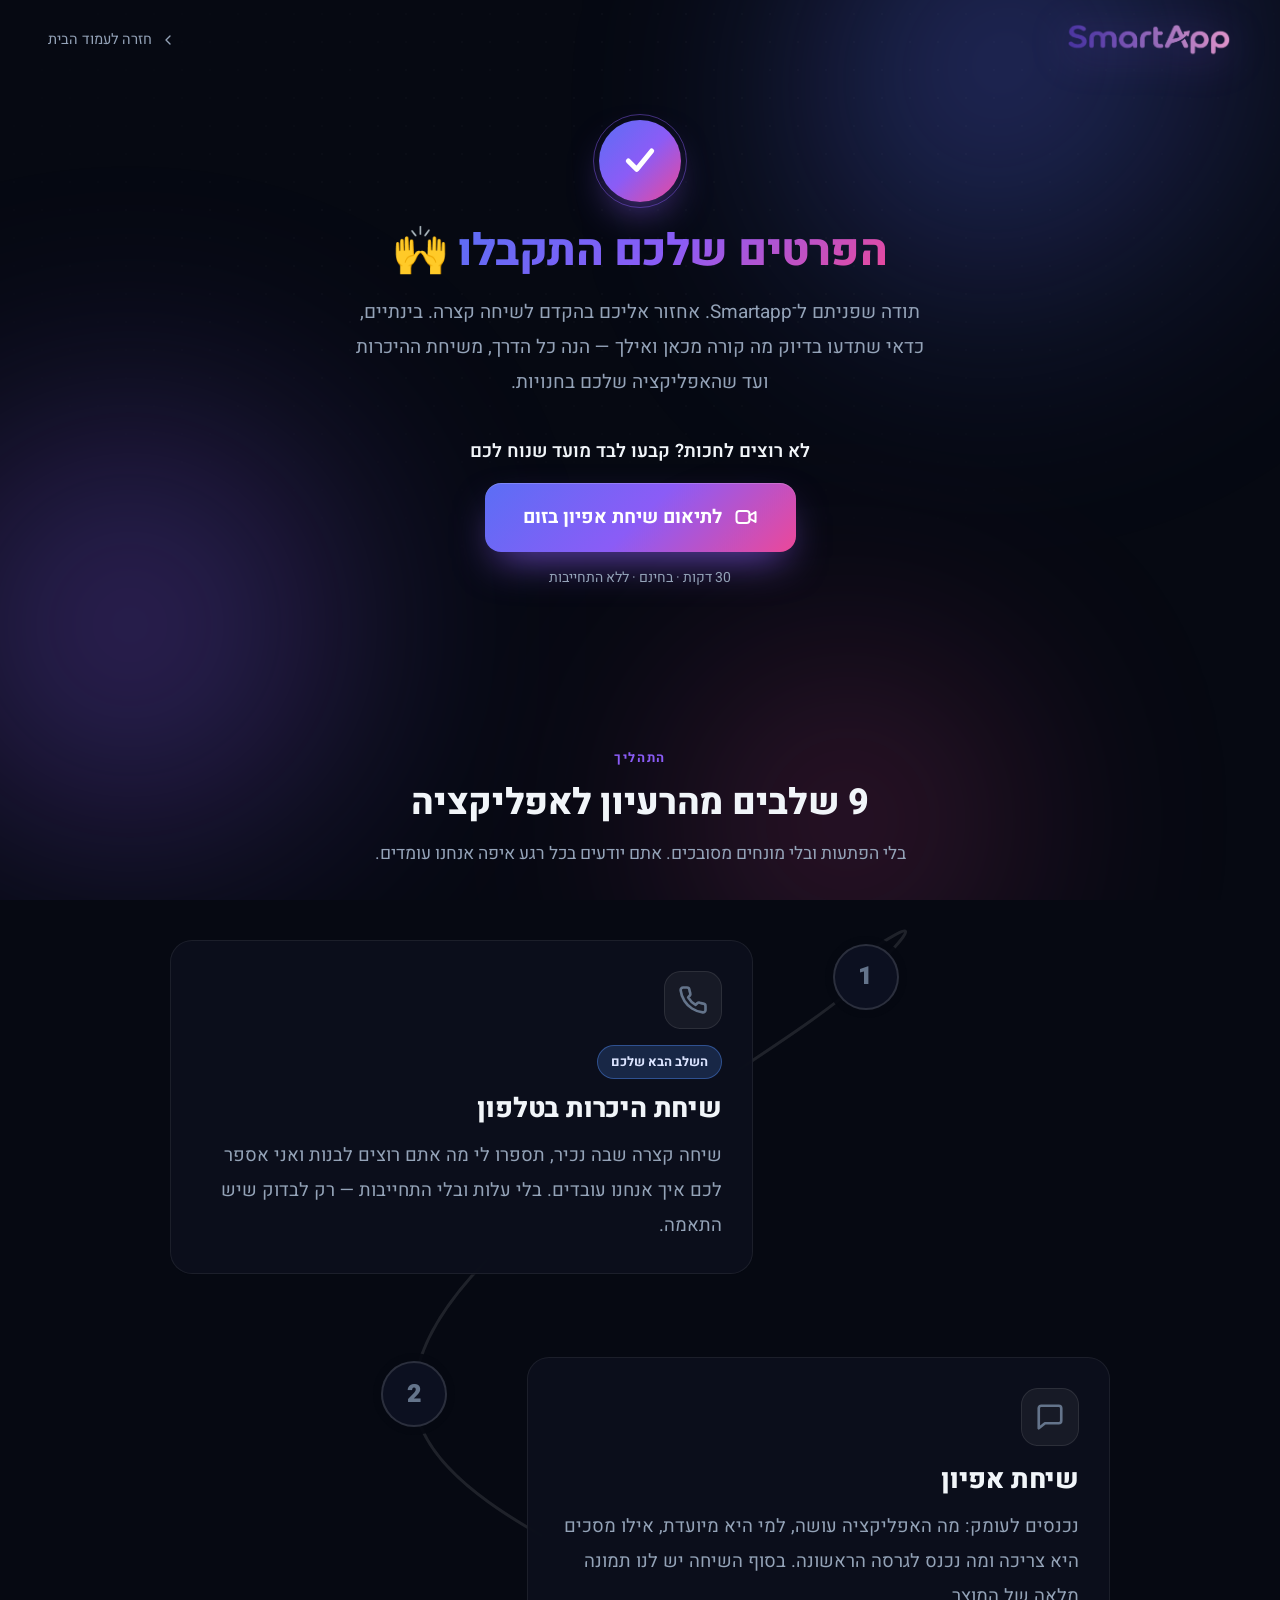
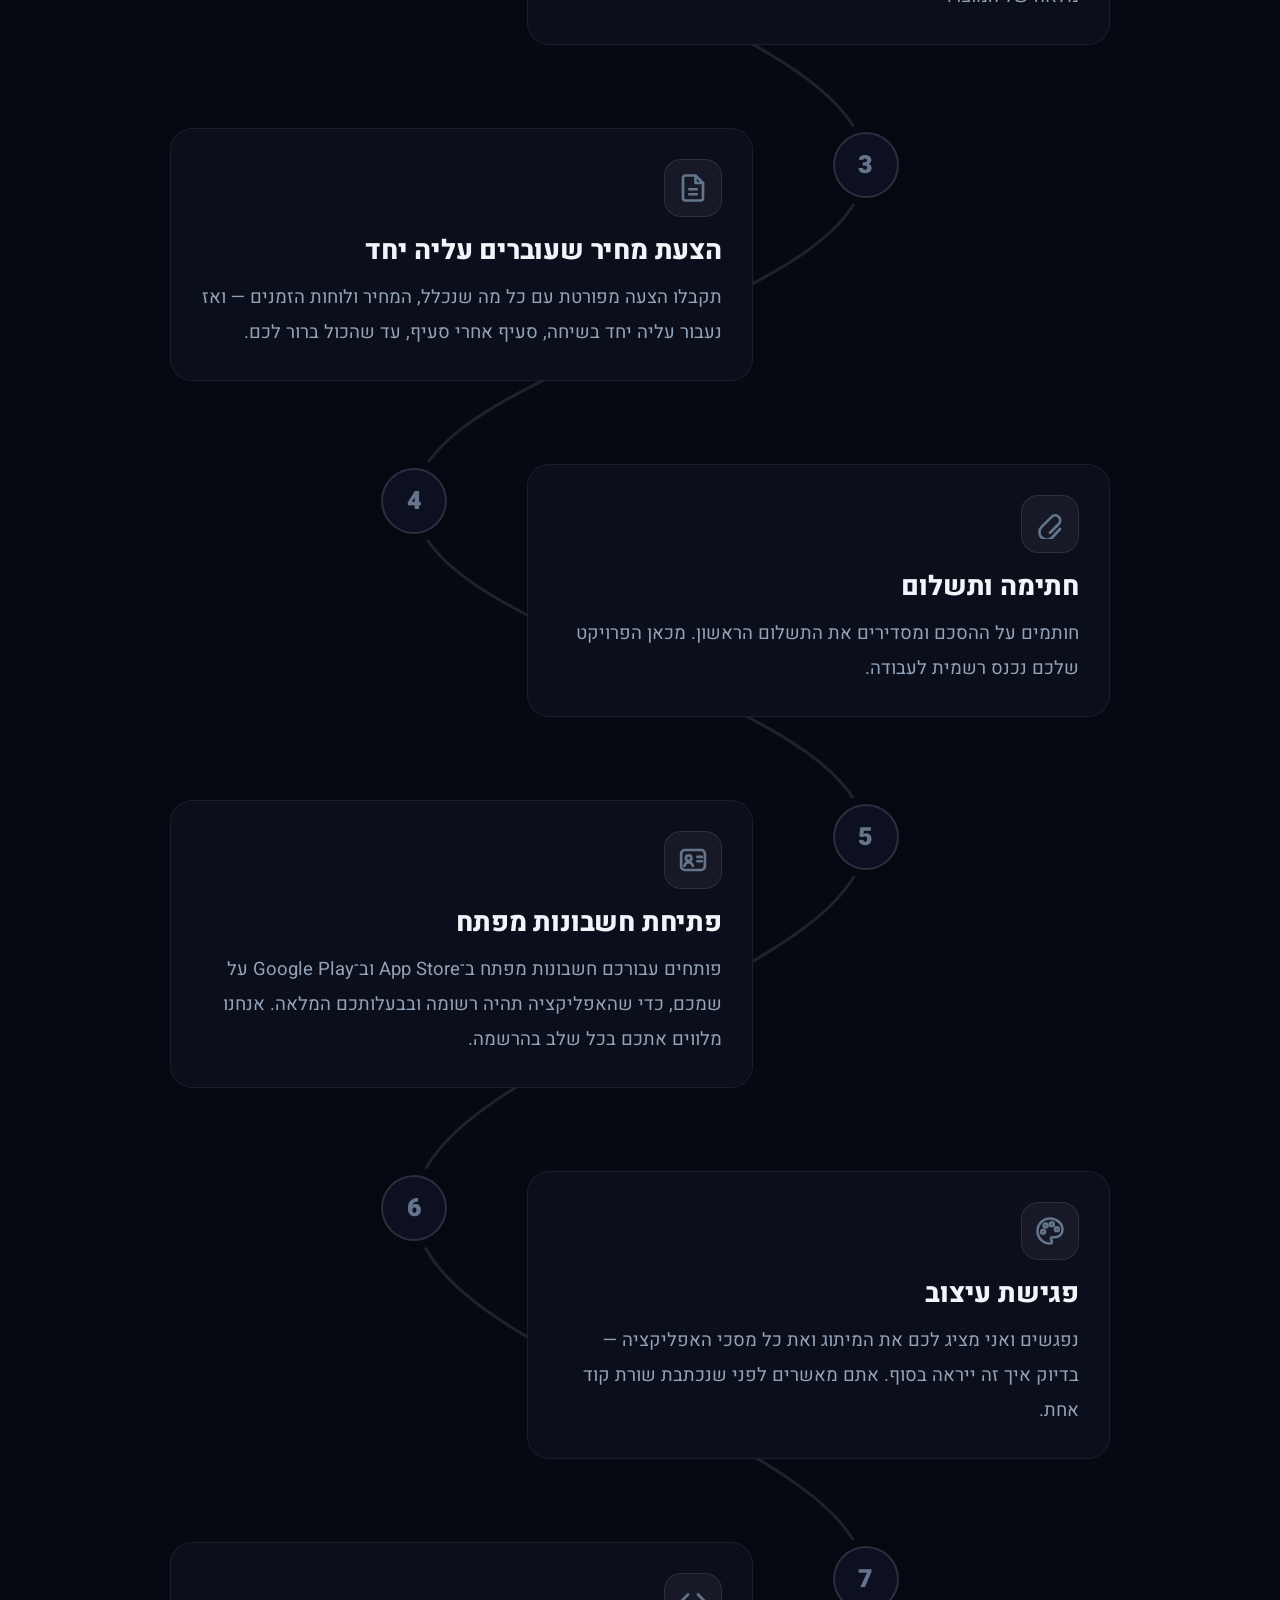
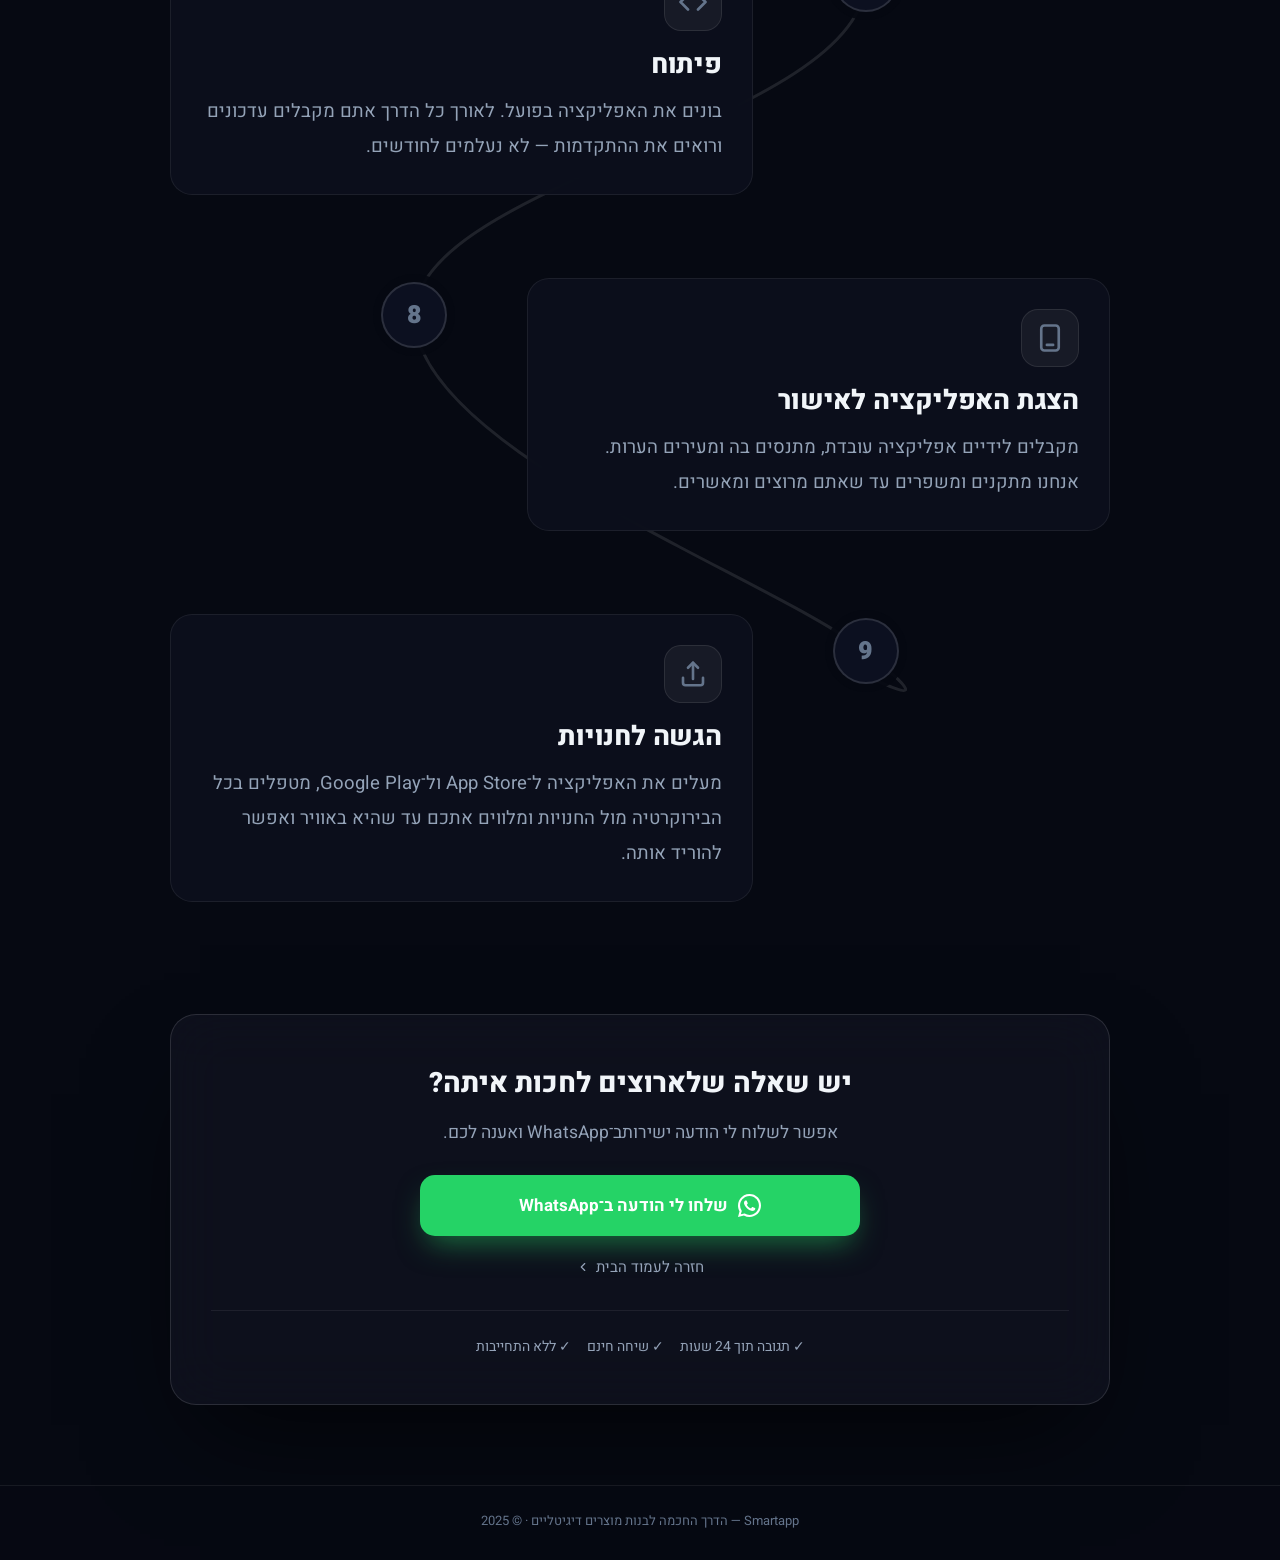
==== commit 776f9061: "chore(thanks-process): drop the 24-hour note above the booking button Co-Authored-By: Claude Opus 5." ====
--- a/thanks-process.html
+++ b/thanks-process.html
@@ -191,7 +191,7 @@
     }
     .hero-note svg { width: 17px; height: 17px; }
 
-    .book { display: flex; flex-direction: column; align-items: center; gap: 14px; margin-top: 44px; }
+    .book { display: flex; flex-direction: column; align-items: center; gap: 14px; margin-top: 36px; }
     .book-lead { color: var(--text-primary); font-size: clamp(16.5px, 1.9vw, 18.5px); font-weight: 600; }
     .book-btn {
       display: inline-flex; align-items: center; gap: 12px;
@@ -520,12 +520,6 @@
         הנה כל הדרך, משיחת ההיכרות ועד שהאפליקציה שלכם בחנויות.
       </p>
 
-      <div class="hero-note">
-        <svg viewBox="0 0 24 24" fill="none" stroke="currentColor" stroke-width="2" stroke-linecap="round" stroke-linejoin="round" aria-hidden="true">
-          <circle cx="12" cy="12" r="9"/><path d="M12 7v5l3 2"/>
-        </svg>
-        בדרך כלל חוזרים תוך 24 שעות
-      </div>
 
       <div class="book">
         <span class="book-lead">לא רוצים לחכות? קבעו לבד מועד שנוח לכם</span>
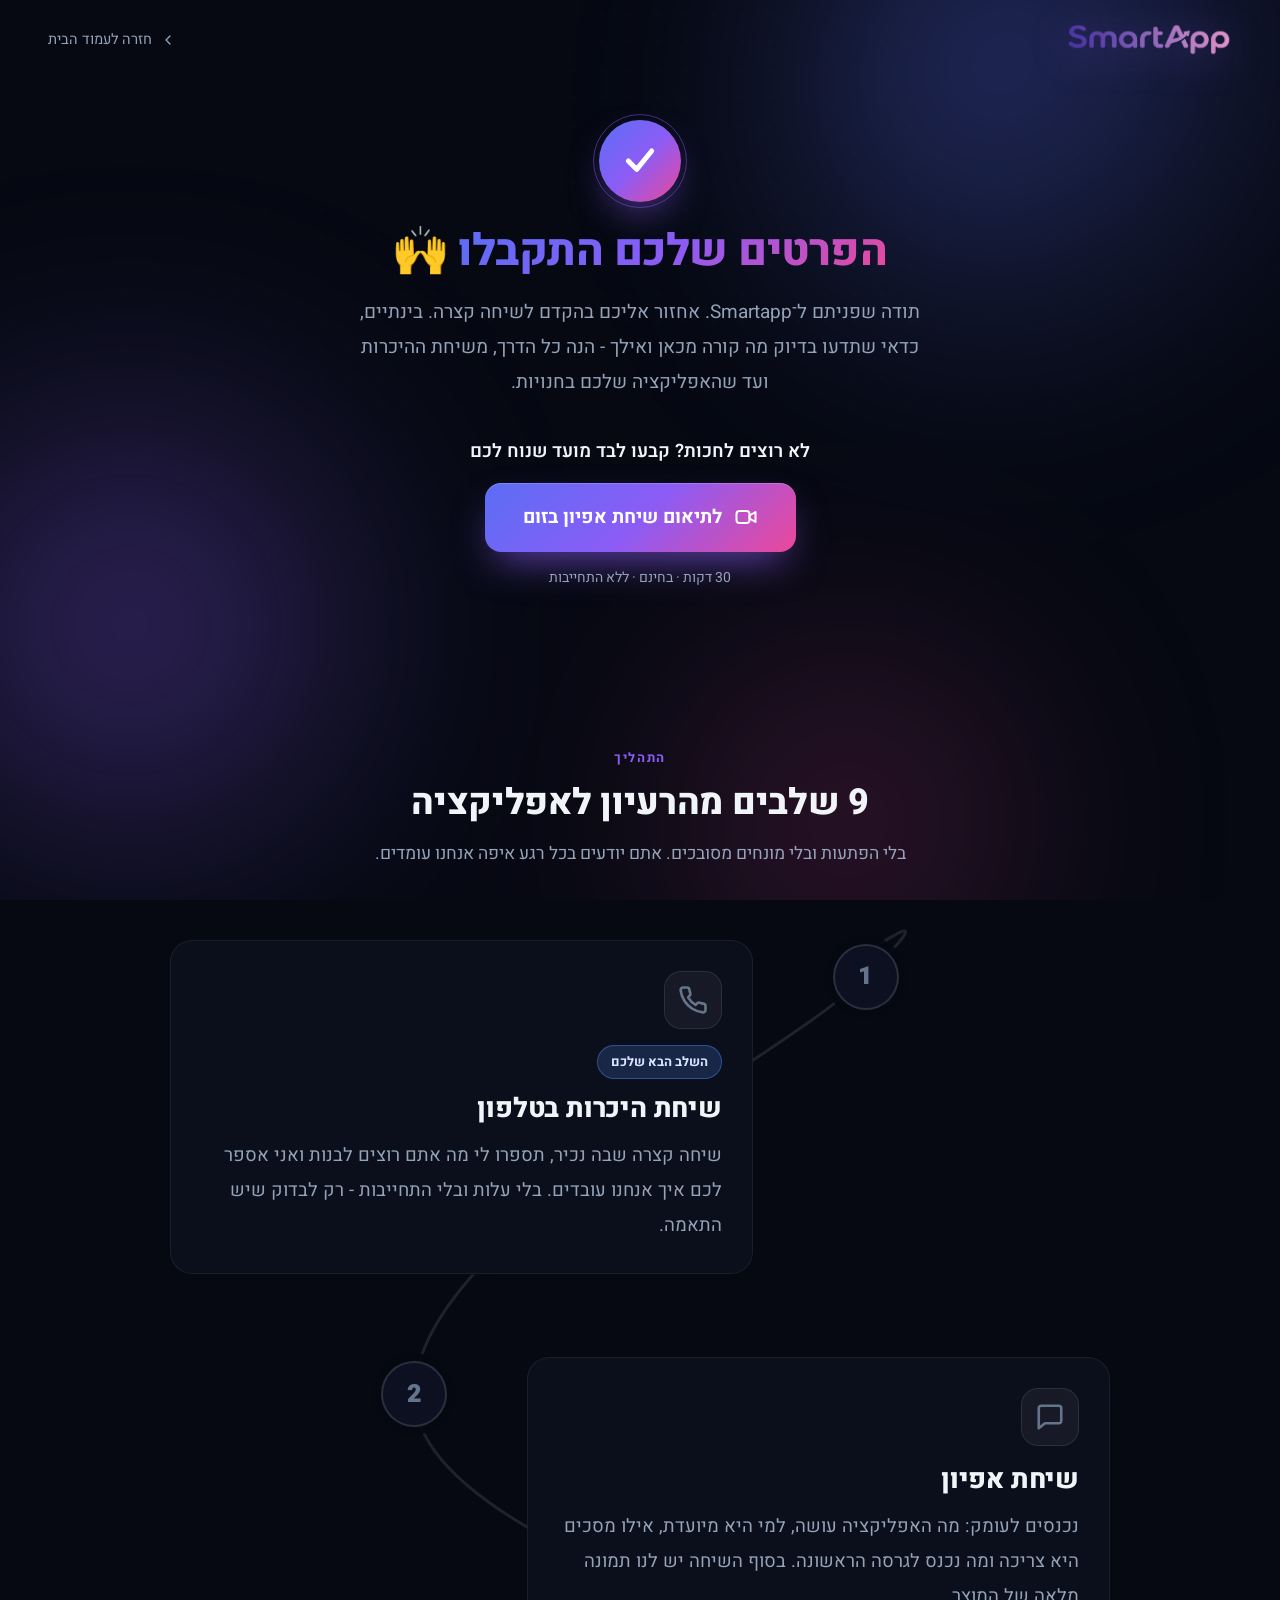
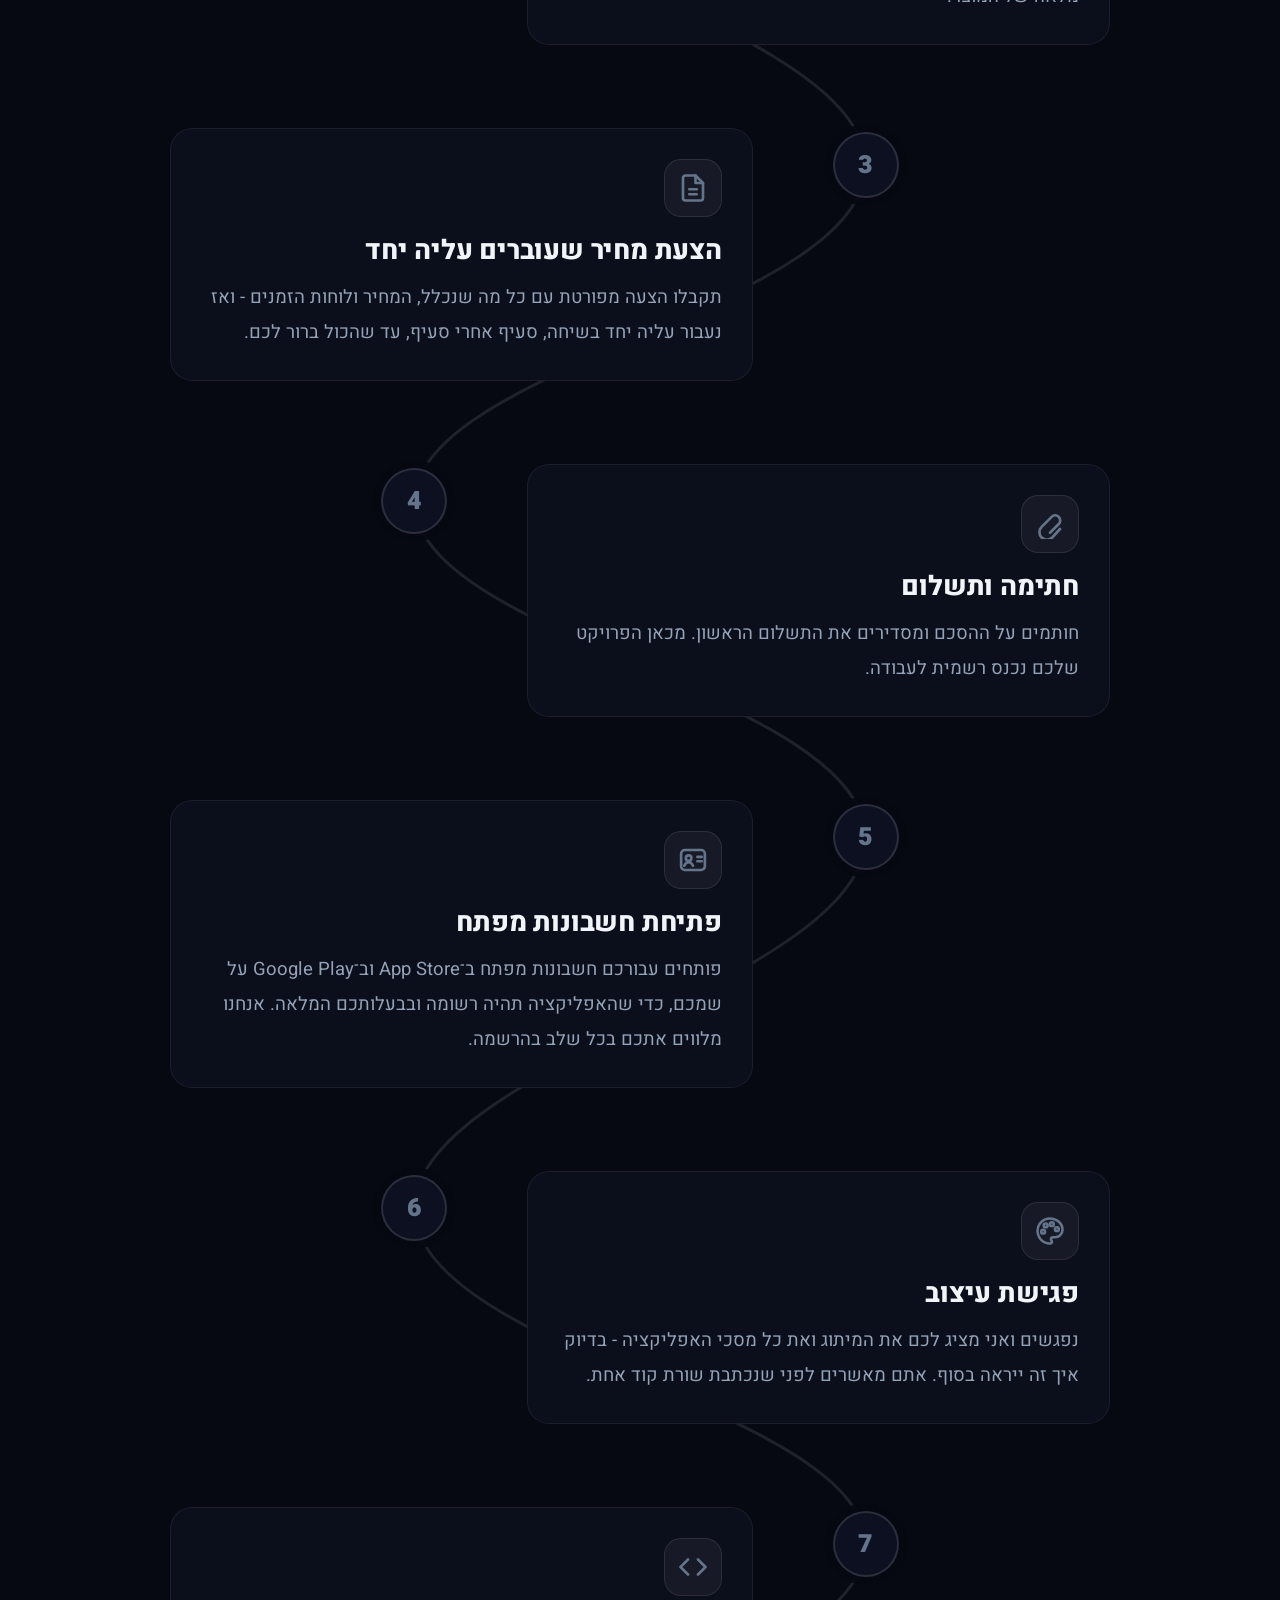
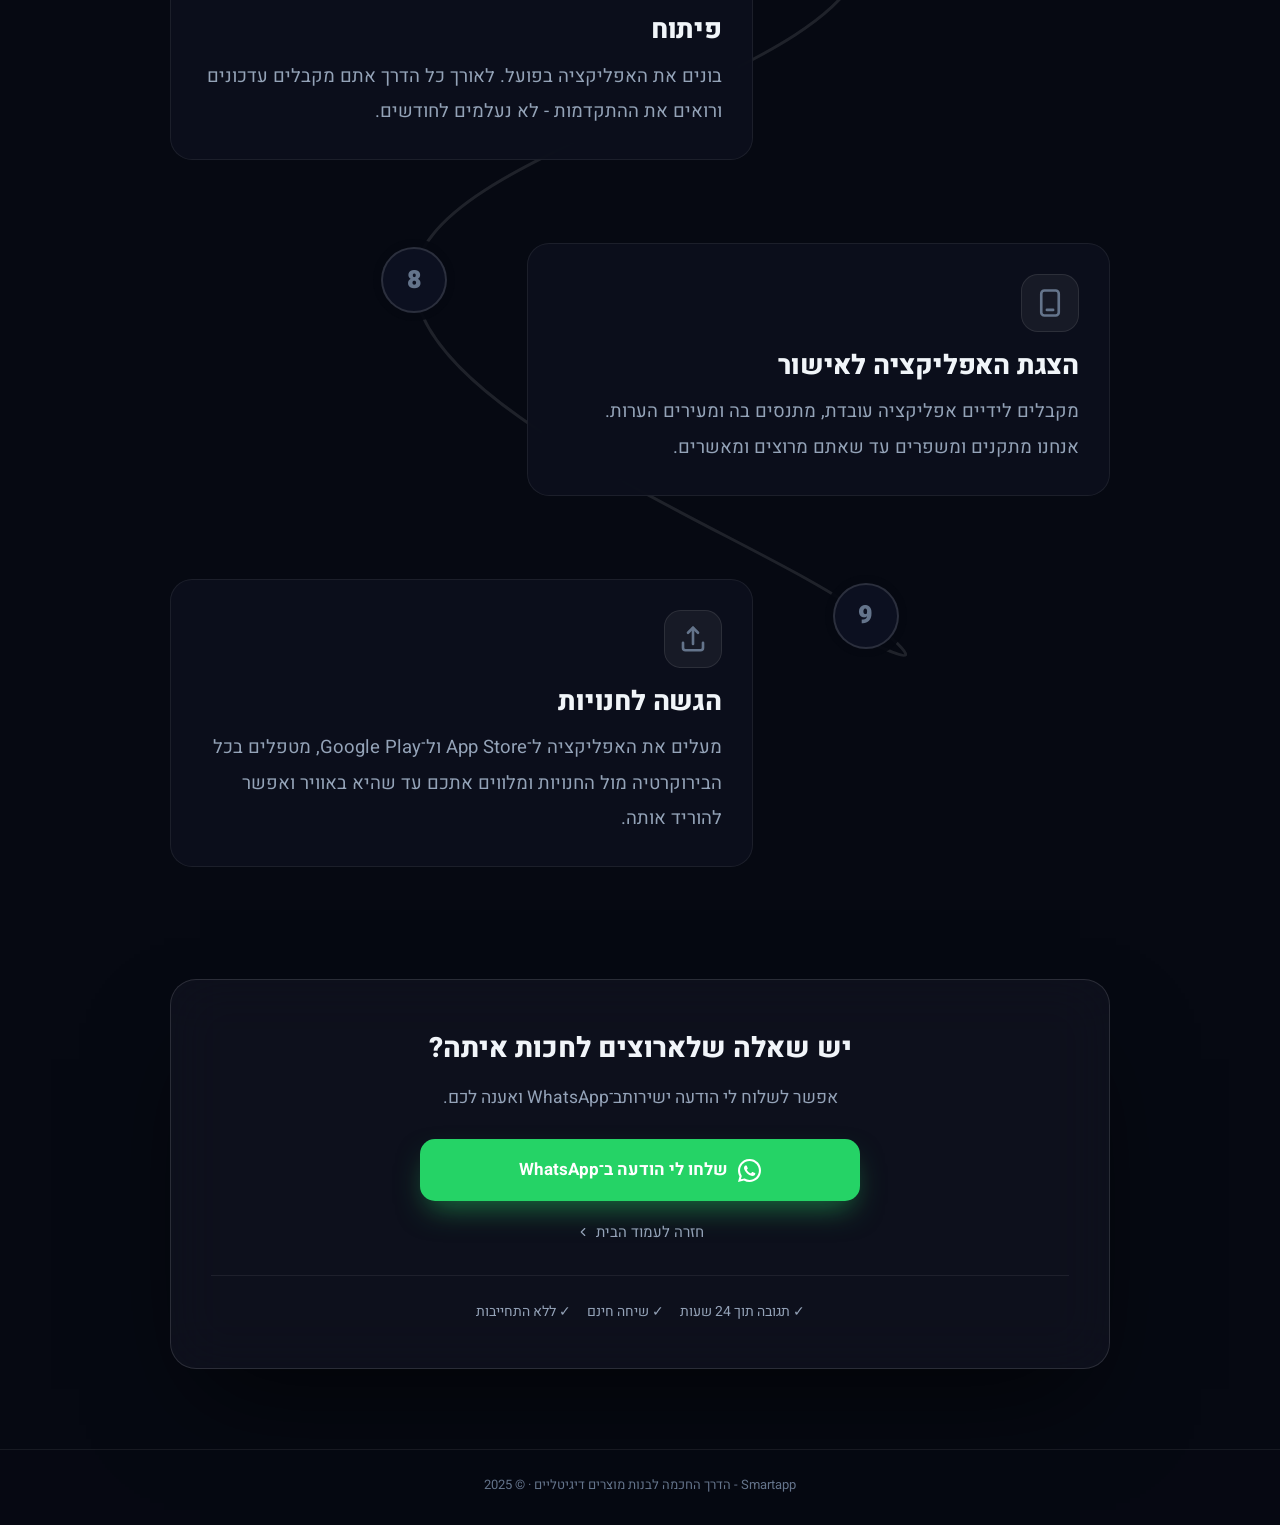
==== commit 71e144cc: "Portfolio CTA; replace all em/en dashes with hyphens Co-Authored-By: Claude Opus 5.5 (1M context) <n" ====
--- a/thanks-process.html
+++ b/thanks-process.html
@@ -3,16 +3,16 @@
 <head>
   <meta charset="UTF-8" />
   <meta name="viewport" content="width=device-width, initial-scale=1.0" />
-  <meta name="description" content="הפרטים שלכם התקבלו. הנה בדיוק איך נראה התהליך אצלנו — משיחת ההיכרות הראשונה ועד שהאפליקציה שלכם בחנויות." />
+  <meta name="description" content="הפרטים שלכם התקבלו. הנה בדיוק איך נראה התהליך אצלנו - משיחת ההיכרות הראשונה ועד שהאפליקציה שלכם בחנויות." />
   <meta name="theme-color" content="#060912" />
   <meta name="robots" content="noindex" />
 
   <meta property="og:type" content="website" />
-  <meta property="og:title" content="תודה — כך נראה התהליך | Smartapp" />
+  <meta property="og:title" content="תודה - כך נראה התהליך | Smartapp" />
   <meta property="og:description" content="הפרטים שלכם התקבלו. הנה כל שלב בדרך, מהשיחה הראשונה ועד ההעלאה לחנויות." />
   <meta property="og:locale" content="he_IL" />
 
-  <title>תודה — כך נראה התהליך | Smartapp</title>
+  <title>תודה - כך נראה התהליך | Smartapp</title>
 
   <!-- Meta Pixel Code -->
   <script>
@@ -394,7 +394,7 @@
         box-shadow: 0 0 0 7px rgba(6, 9, 18, 0.92), 0 14px 32px -10px var(--glow);
       }
 
-      /* odd steps hug the right edge, even steps the left — the track zig-zags between them */
+      /* odd steps hug the right edge, even steps the left - the track zig-zags between them */
       .step:nth-child(odd)  .step-marker { left: auto; right: 0; }
       .step:nth-child(even) .step-marker { right: auto; left: 0; }
 
@@ -516,7 +516,7 @@
 
       <p>
         תודה שפניתם ל־Smartapp. אחזור אליכם בהקדם לשיחה קצרה.
-        בינתיים, כדאי שתדעו בדיוק מה קורה מכאן ואילך —
+        בינתיים, כדאי שתדעו בדיוק מה קורה מכאן ואילך -
         הנה כל הדרך, משיחת ההיכרות ועד שהאפליקציה שלכם בחנויות.
       </p>
 
@@ -571,7 +571,7 @@
           <h3 class="step-title">שיחת היכרות בטלפון</h3>
           <p class="step-desc">
             שיחה קצרה שבה נכיר, תספרו לי מה אתם רוצים לבנות ואני אספר לכם איך אנחנו עובדים.
-            בלי עלות ובלי התחייבות — רק לבדוק שיש התאמה.
+            בלי עלות ובלי התחייבות - רק לבדוק שיש התאמה.
           </p>
         </div>
       </li>
@@ -598,7 +598,7 @@
           </div>
           <h3 class="step-title">הצעת מחיר שעוברים עליה יחד</h3>
           <p class="step-desc">
-            תקבלו הצעה מפורטת עם כל מה שנכלל, המחיר ולוחות הזמנים —
+            תקבלו הצעה מפורטת עם כל מה שנכלל, המחיר ולוחות הזמנים -
             ואז נעבור עליה יחד בשיחה, סעיף אחרי סעיף, עד שהכול ברור לכם.
           </p>
         </div>
@@ -640,7 +640,7 @@
           </div>
           <h3 class="step-title">פגישת עיצוב</h3>
           <p class="step-desc">
-            נפגשים ואני מציג לכם את המיתוג ואת כל מסכי האפליקציה —
+            נפגשים ואני מציג לכם את המיתוג ואת כל מסכי האפליקציה -
             בדיוק איך זה ייראה בסוף. אתם מאשרים לפני שנכתבת שורת קוד אחת.
           </p>
         </div>
@@ -655,7 +655,7 @@
           <h3 class="step-title">פיתוח</h3>
           <p class="step-desc">
             בונים את האפליקציה בפועל. לאורך כל הדרך אתם מקבלים עדכונים
-            ורואים את ההתקדמות — לא נעלמים לחודשים.
+            ורואים את ההתקדמות - לא נעלמים לחודשים.
           </p>
         </div>
       </li>
@@ -717,7 +717,7 @@
   </main>
 
   <footer>
-    Smartapp — הדרך החכמה לבנות מוצרים דיגיטליים  ·  © 2025
+    Smartapp - הדרך החכמה לבנות מוצרים דיגיטליים  ·  © 2025
   </footer>
 
   <script>
